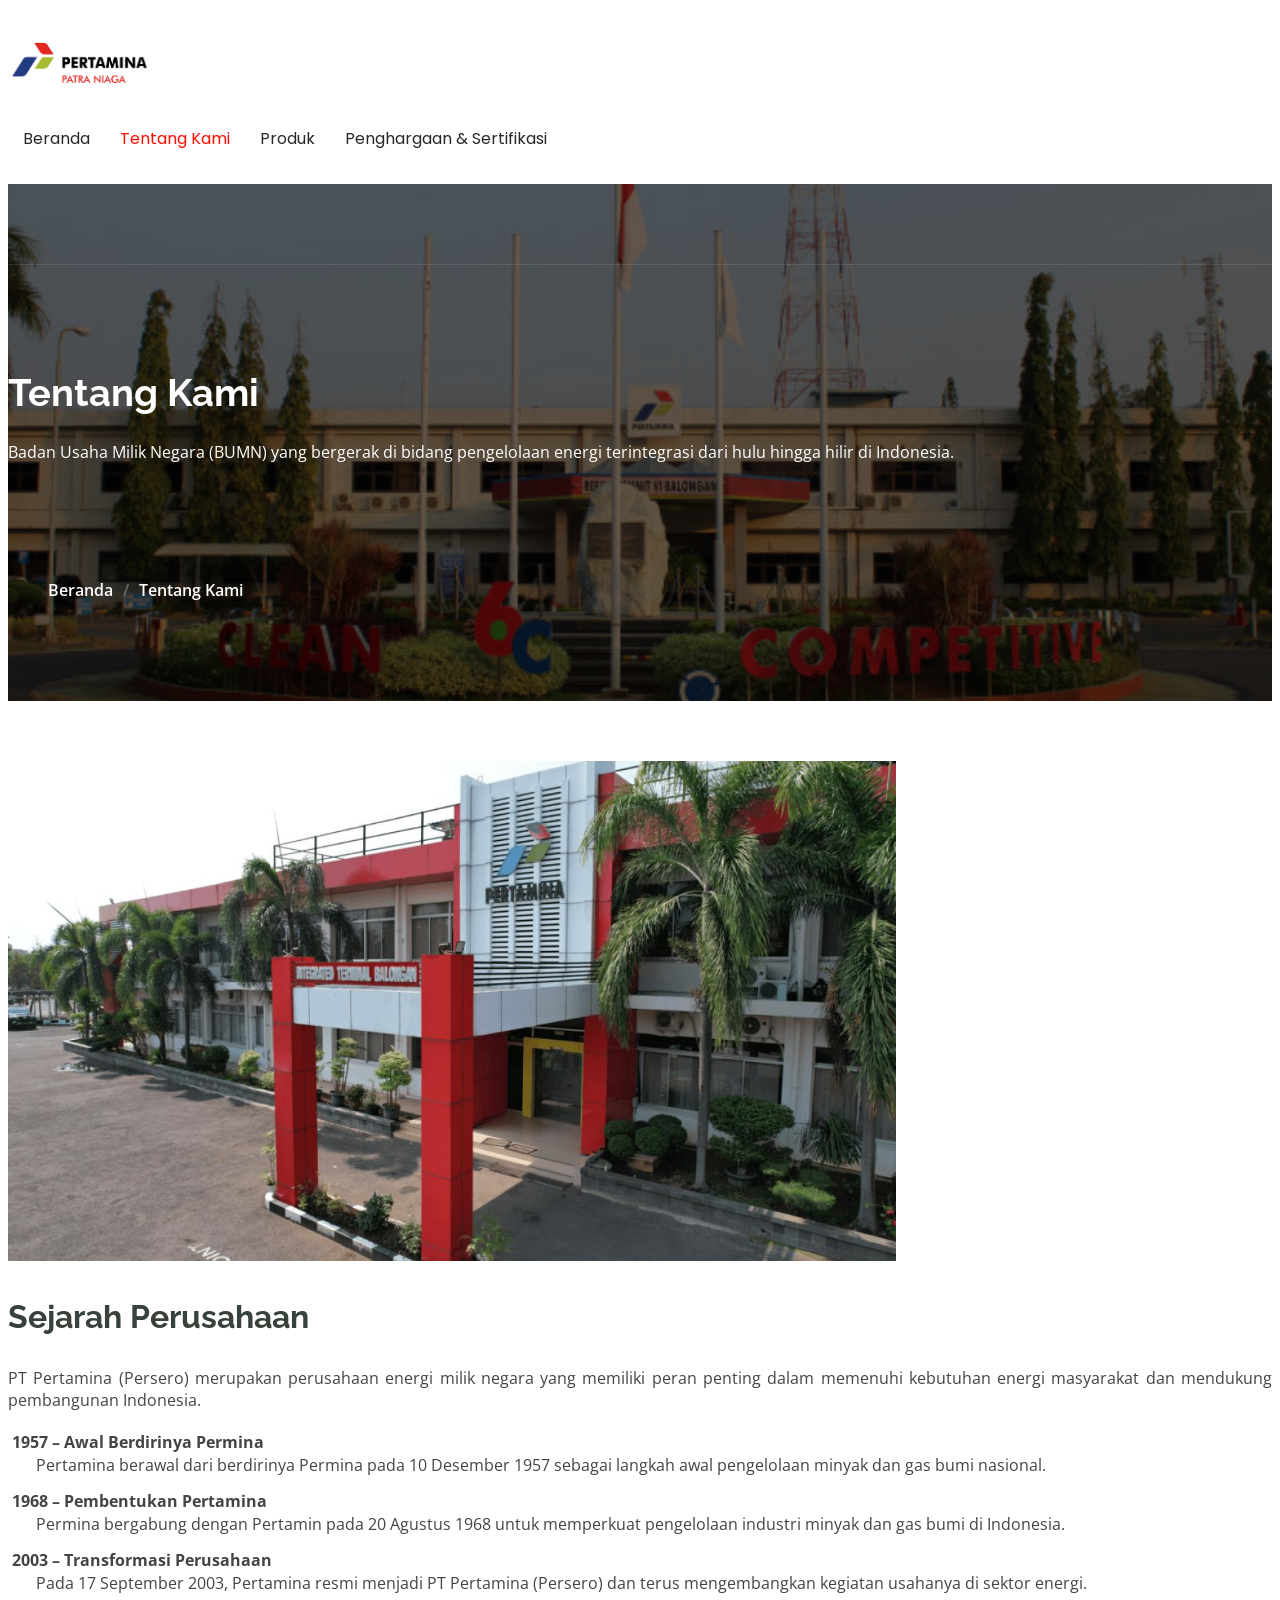
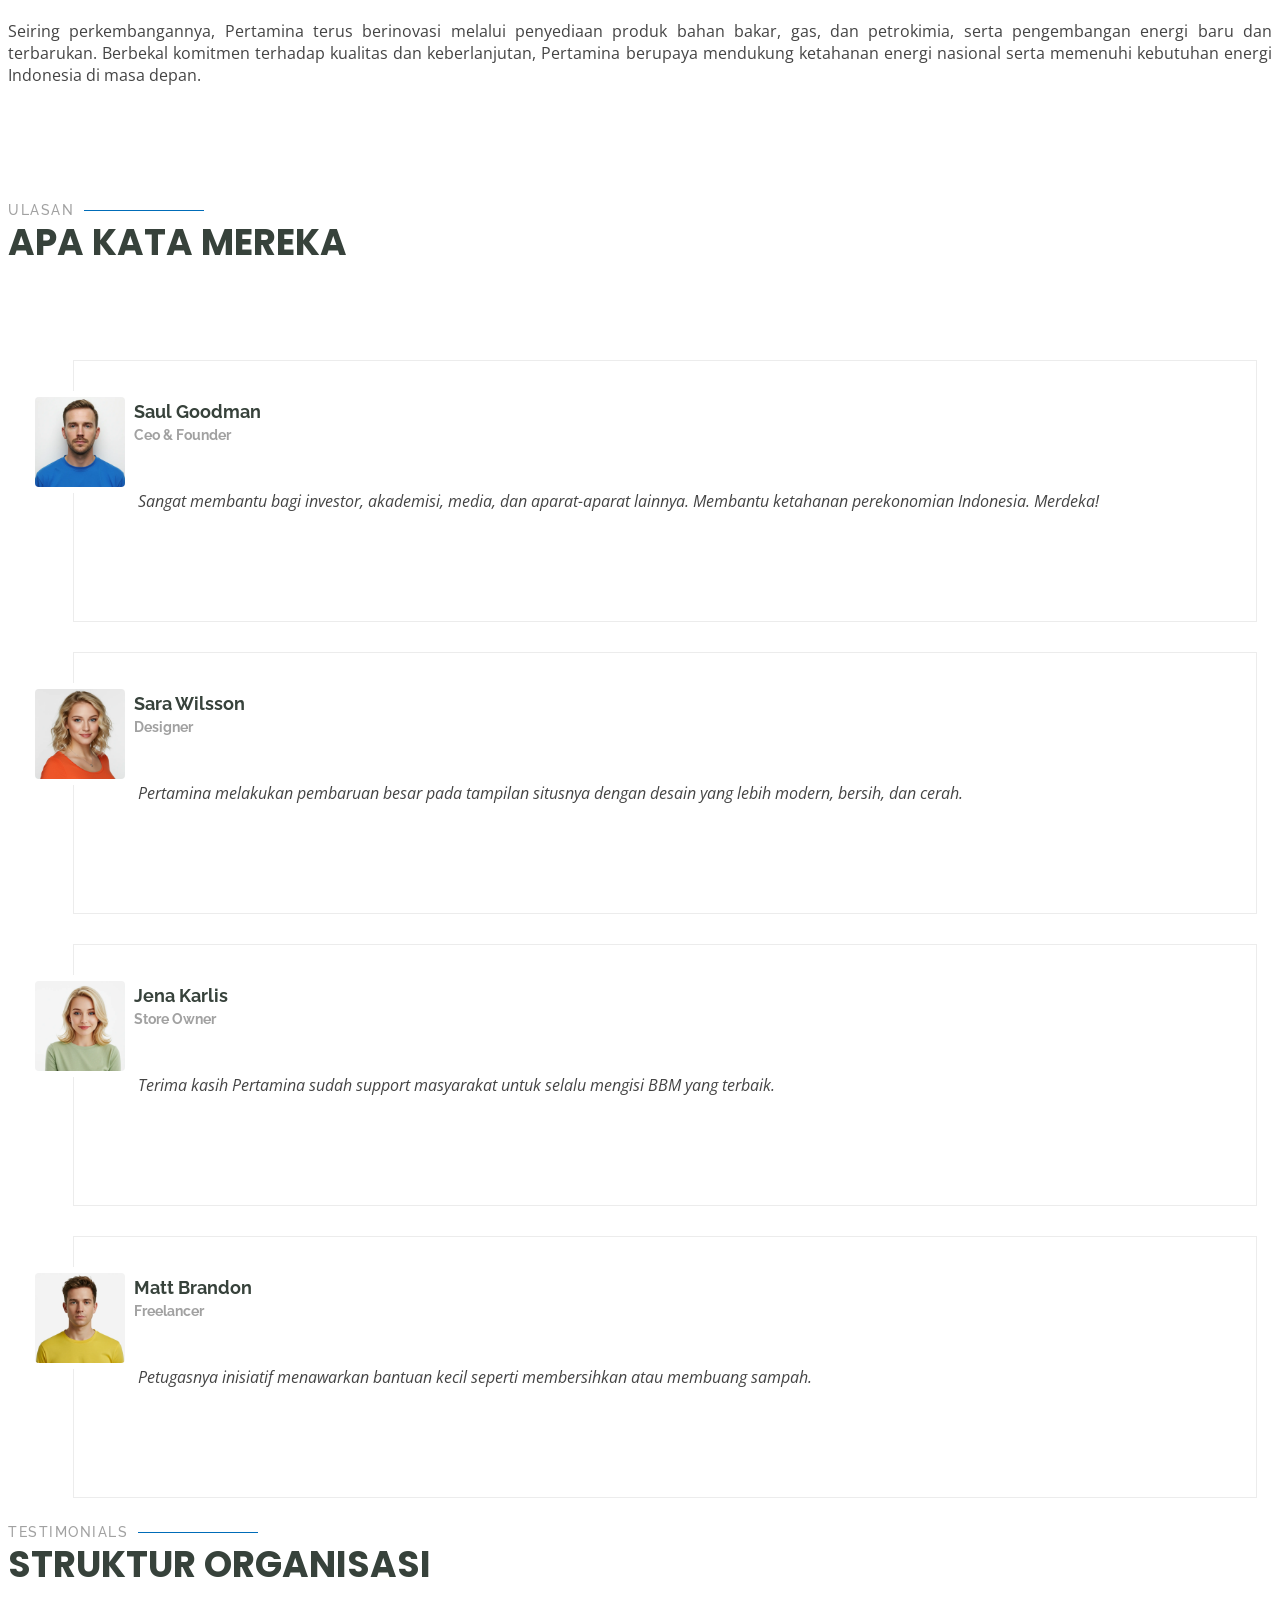
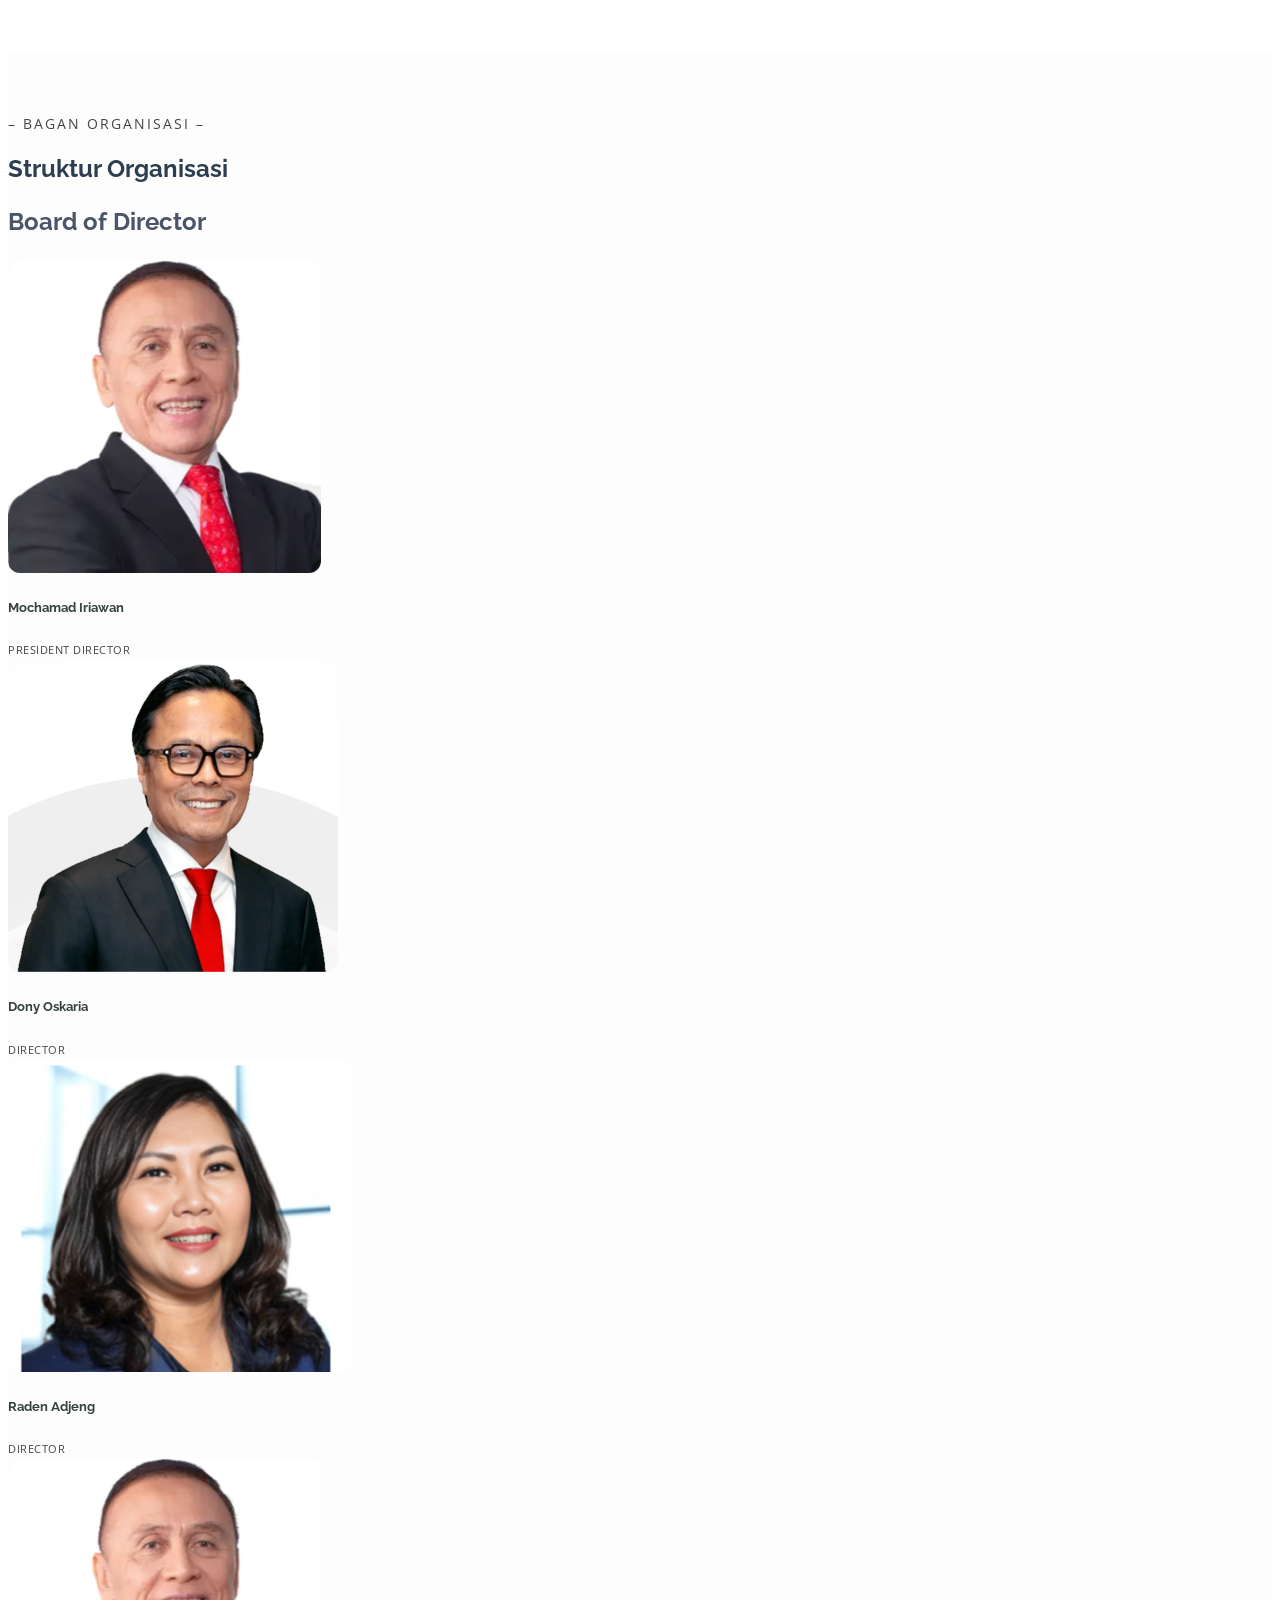
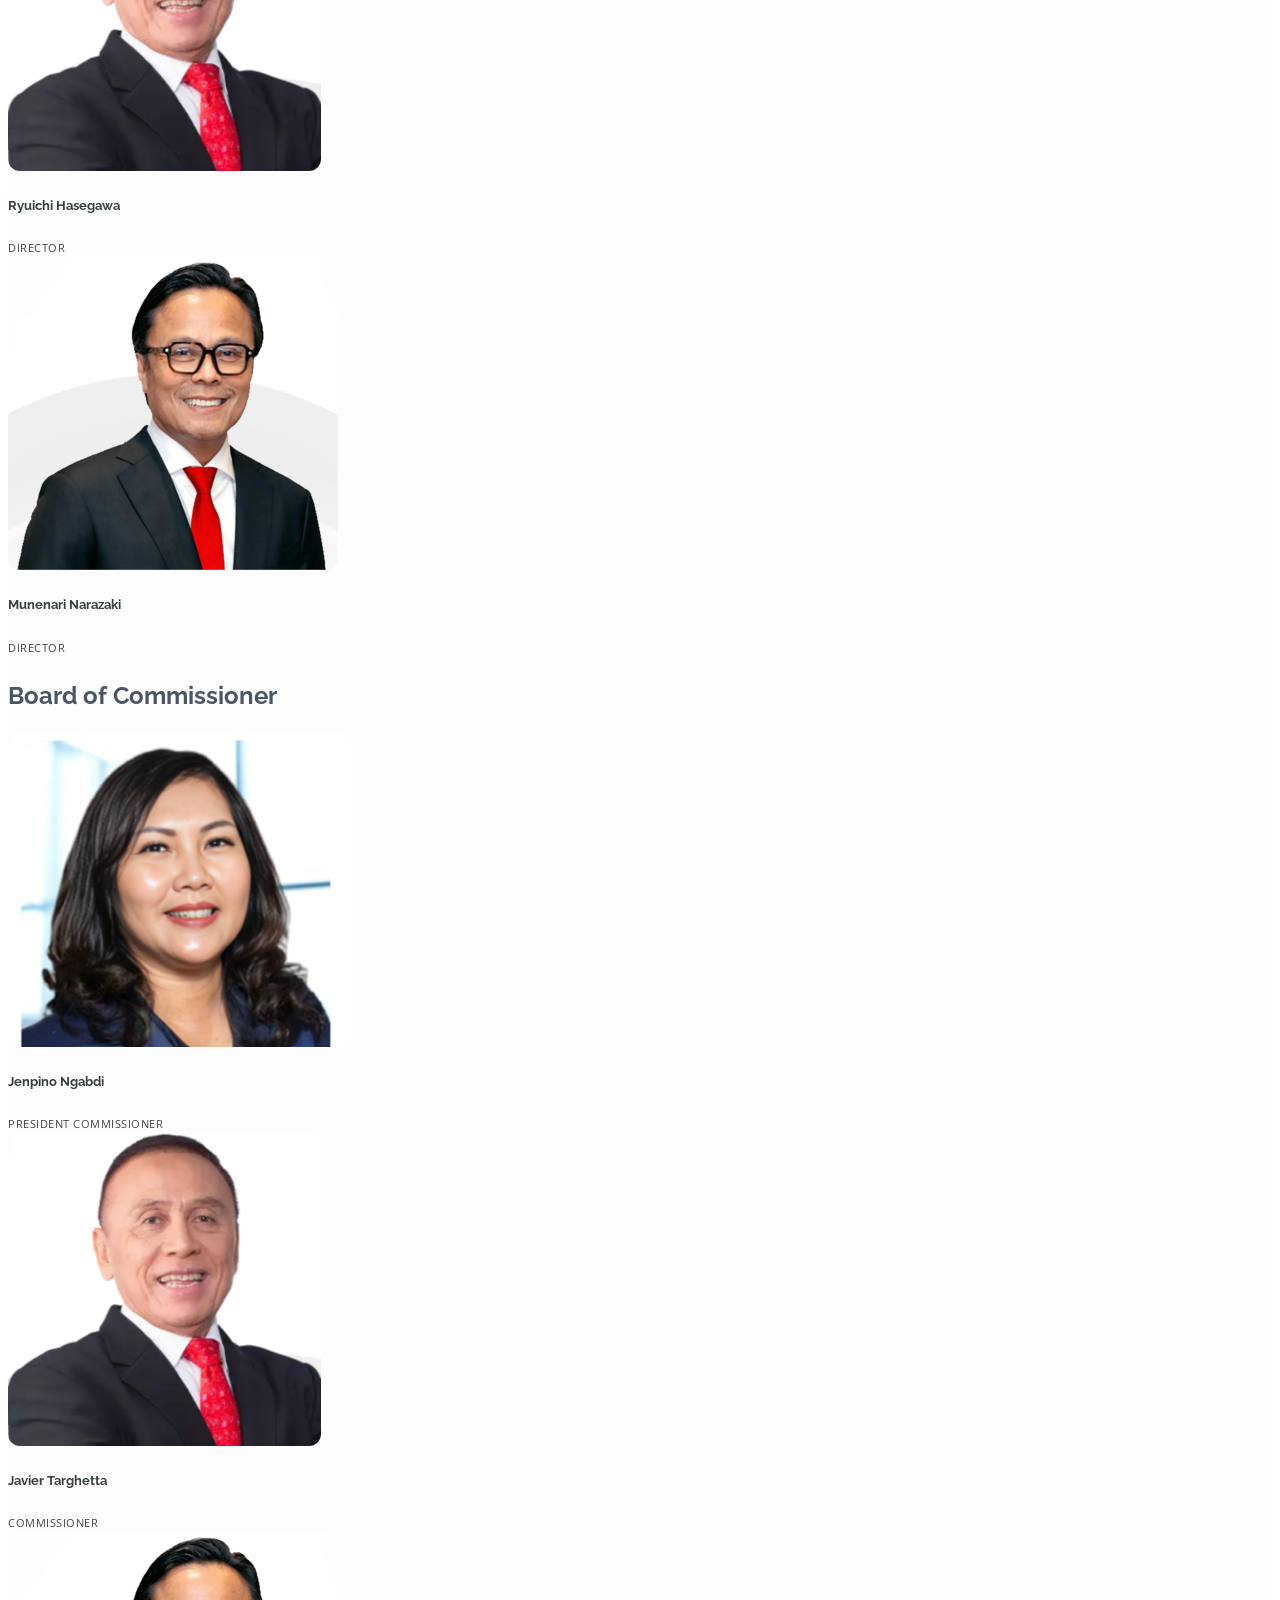
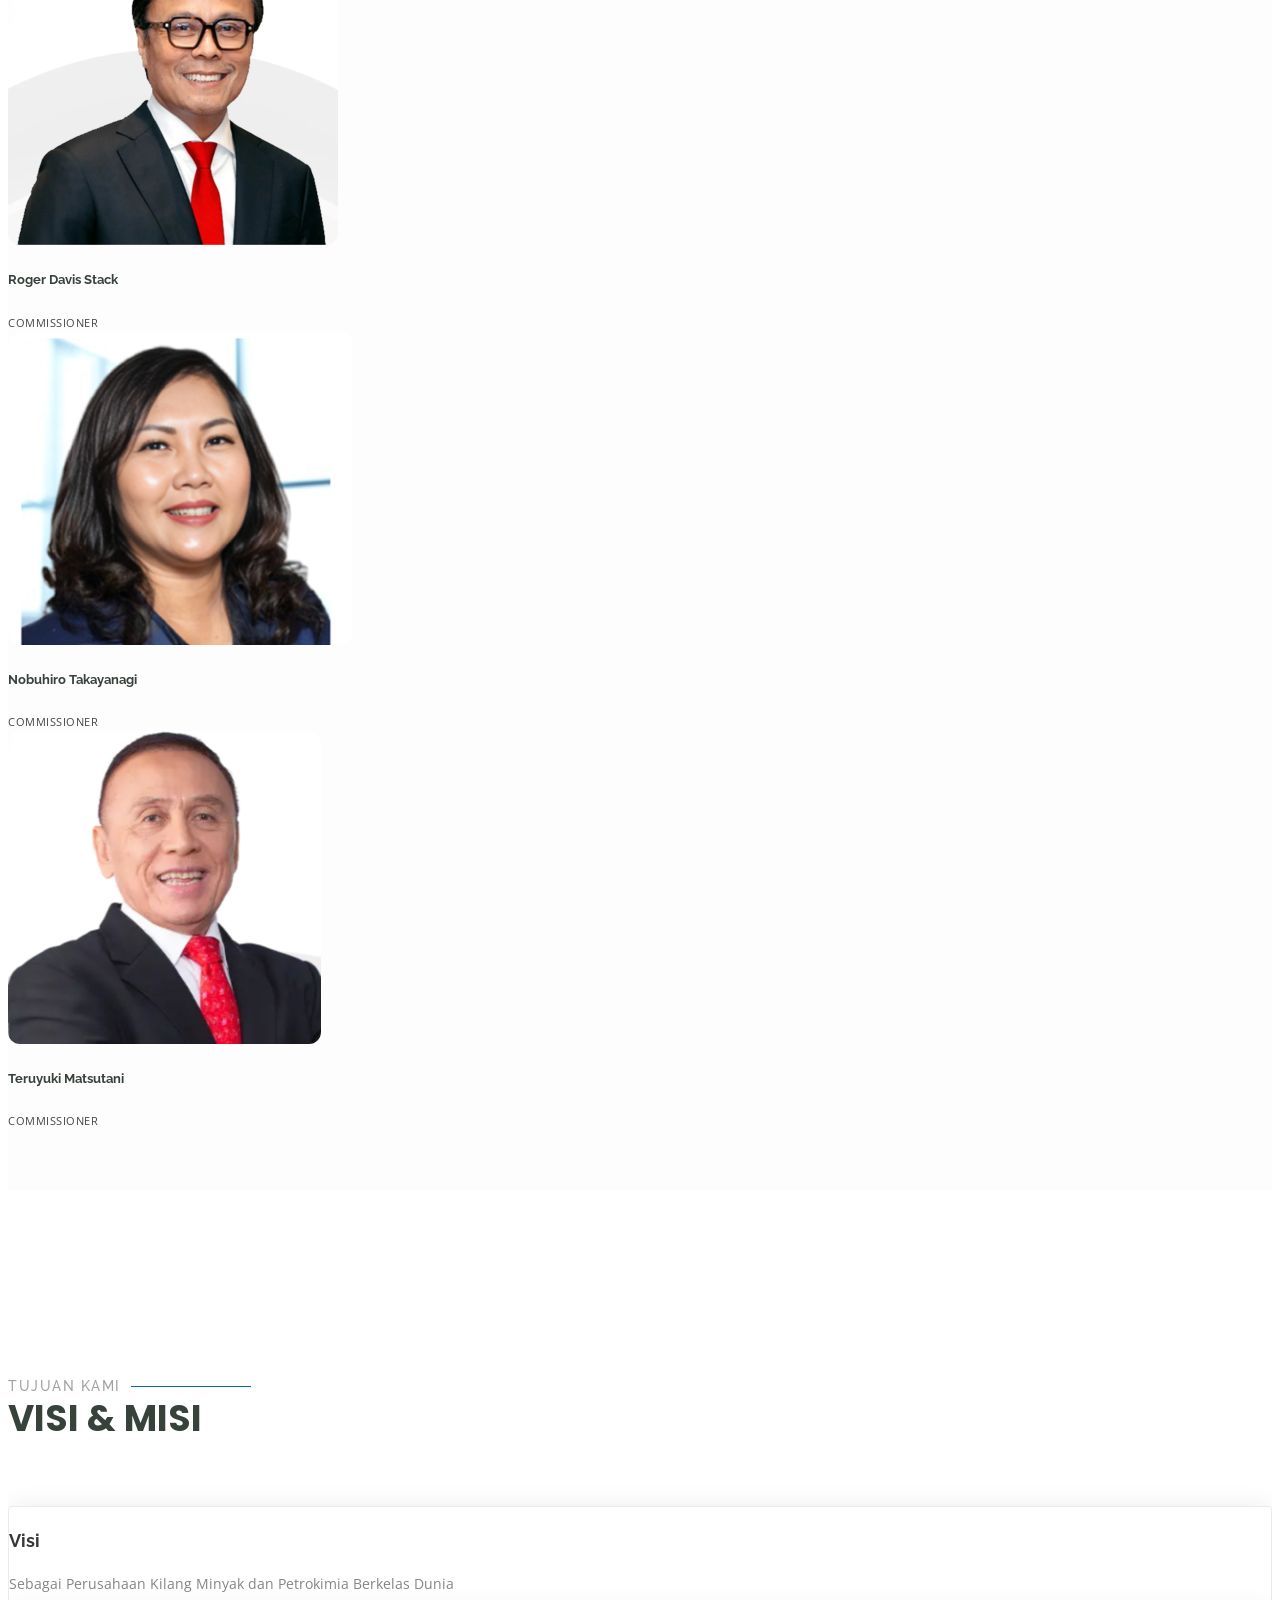
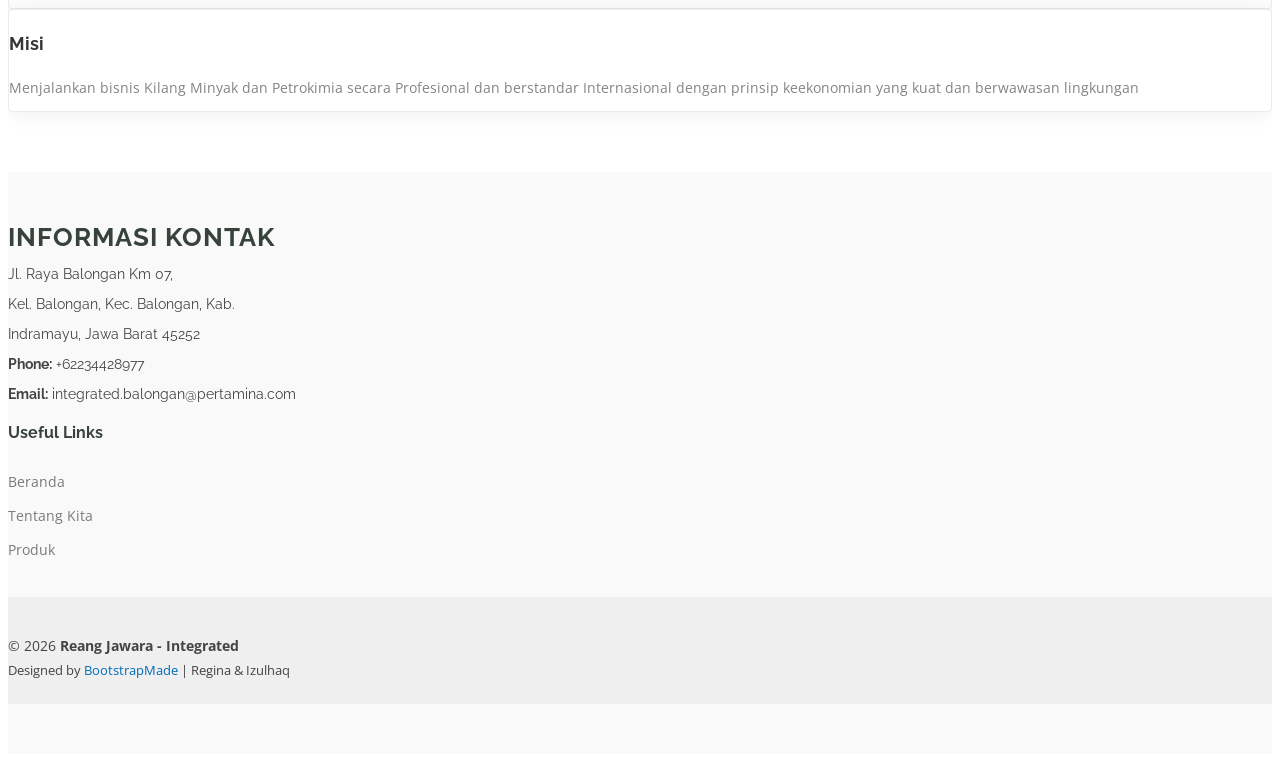
==== about.html @ 93802030 "first commit" ====
<!DOCTYPE html>
<html lang="en">

<head>
  <meta charset="utf-8">
  <meta content="width=device-width, initial-scale=1.0" name="viewport">
  <title>List of Product - Mentor Bootstrap Template</title>
  <meta name="description" content="">
  <meta name="keywords" content="">

  <!-- Favicons -->
  <link href="assets/img/favicon.png" rel="icon">
  <link href="assets/img/apple-touch-icon.png" rel="apple-touch-icon">

  <!-- Fonts -->
  <link href="https://fonts.googleapis.com" rel="preconnect">
  <link href="https://fonts.gstatic.com" rel="preconnect" crossorigin>
  <link href="https://fonts.googleapis.com/css2?family=Open+Sans:ital,wght@0,300;0,400;0,500;0,600;0,700;0,800;1,300;1,400;1,500;1,600;1,700;1,800&family=Poppins:ital,wght@0,100;0,200;0,300;0,400;0,500;0,600;0,700;0,800;0,900;1,100;1,200;1,300;1,400;1,500;1,600;1,700;1,800;1,900&family=Raleway:ital,wght@0,100;0,200;0,300;0,400;0,500;0,600;0,700;0,800;0,900;1,100;1,200;1,300;1,400;1,500;1,600;1,700;1,800;1,900&display=swap" rel="stylesheet">

  <!-- Vendor CSS Files -->
  <link href="assets/vendor/bootstrap/css/bootstrap.min.css" rel="stylesheet">
  <link href="assets/vendor/bootstrap-icons/bootstrap-icons.css" rel="stylesheet">
  <link href="assets/vendor/aos/aos.css" rel="stylesheet">
  <link href="assets/vendor/glightbox/css/glightbox.min.css" rel="stylesheet">
  <link href="assets/vendor/swiper/swiper-bundle.min.css" rel="stylesheet">

  <!-- Main CSS File -->
  <link href="assets/css/main.css" rel="stylesheet">

  <!-- =======================================================
  * Template Name: Mentor
  * Template URL: https://bootstrapmade.com/mentor-free-education-bootstrap-theme/
  * Updated: Jul 07 2025 with Bootstrap v5.3.7
  * Author: BootstrapMade.com
  * License: https://bootstrapmade.com/license/
  ======================================================== -->
</head>

<body class="about-page">

  <header id="header" class="header d-flex align-items-center sticky-top">
    <div class="container-fluid container-xl position-relative d-flex align-items-center">

      <a href="index.html" class="logo d-flex align-items-center me-auto">
        <!-- Uncomment the line below if you also wish to use an image logo -->
        <!-- <img src="assets/img/logo.webp" alt=""> -->
      <img src="assets/img/logo pertamina patra niaga.png" alt="Logo Pertamina Patra Niaga" style="max-height: 80px;">
      </a>

      <nav id="navmenu" class="navmenu">
        <ul>
          <li><a href="index.html">Beranda<br></a></li>
          <li><a href="about.html" class="active">Tentang Kami</a></li>
          <li><a href="courses.html">Produk</a></li>
          <li><a href="trainers.html">Penghargaan & Sertifikasi</a></li>
         
          
              
          
        </ul>
        <i class="mobile-nav-toggle d-xl-none bi bi-list"></i>
      </nav>


    </div>
  </header>

  <main class="main">

   <!-- Page Title dengan Background Gambar -->
<div class="page-title" data-aos="fade" style="background: linear-gradient(rgba(0, 0, 0, 0.6), rgba(0, 0, 0, 0.6)), url('assets/img/gambar depan.jpg') center/cover no-repeat; padding: 80px 0; color: #fff;">
  <div class="heading">
    <div class="container">
      <div class="row d-flex justify-content-center text-center">
        <div class="col-lg-8">
          <h1 class="text-white">Tentang Kami<br></h1>
          <p class="mb-0 text-white-50">Badan Usaha Milik Negara (BUMN) yang bergerak di bidang pengelolaan energi terintegrasi dari hulu hingga hilir di Indonesia.</p>
        </div>
      </div>
    </div>
  </div>
  <nav class="breadcrumbs" style="background: transparent;">
    <div class="container">
      <ol>
        <li><a href="index.html" class="text-white">Beranda</a></li>
        <li class="current text-white-50">Tentang Kami<br></li>
      </ol>
    </div>
  </nav>
</div><!-- End Page Title -->

    <!-- About Us Section -->
    <section id="about-us" class="section about-us">

      <div class="container">

        <div class="row gy-4">

          <div class="col-lg-6 order-1 order-lg-2" data-aos="fade-up" data-aos-delay="250">
          <img src="assets/img/gedung.jpeg" alt="Logo Pertamina Patra Niaga" style="max-height: 500px;">
      </a>
          </div>

        <div class="col-lg-6 order-2 order-lg-1 content" data-aos="fade-up" data-aos-delay="200">
  <h3>Sejarah Perusahaan</h3>
  
  <p class="fst-italic" style="text-align: justify;">
    PT Pertamina (Persero) merupakan perusahaan energi milik negara yang memiliki peran penting dalam memenuhi kebutuhan energi masyarakat dan mendukung pembangunan Indonesia.
  </p>
  
<ul style="list-style: none; padding-left: 0; margin-bottom: 0;">
  <li style="text-align: justify; margin-bottom: 0;">
    <i class="bi bi-check-circle"></i> 
    <span><strong>1957 – Awal Berdirinya Permina</strong></span>
    <div style="padding-left: 28px; margin-top: 0; margin-bottom: 0; text-align: justify;">
      Pertamina berawal dari berdirinya Permina pada 10 Desember 1957 sebagai langkah awal pengelolaan minyak dan gas bumi nasional.
    </div>
  </li>
  
  <li style="text-align: justify; margin-bottom: 0;">
    <i class="bi bi-check-circle"></i> 
    <span><strong>1968 – Pembentukan Pertamina</strong></span>
    <div style="padding-left: 28px; margin-top: 0; margin-bottom: 0; text-align: justify;">
      Permina bergabung dengan Pertamin pada 20 Agustus 1968 untuk memperkuat pengelolaan industri minyak dan gas bumi di Indonesia.
    </div>
  </li>
  
  <li style="text-align: justify; margin-bottom: 0;">
    <i class="bi bi-check-circle"></i> 
    <span><strong>2003 – Transformasi Perusahaan</strong></span>
    <div style="padding-left: 28px; margin-top: 0; margin-bottom: 0; text-align: justify;">
      Pada 17 September 2003, Pertamina resmi menjadi PT Pertamina (Persero) dan terus mengembangkan kegiatan usahanya di sektor energi.
    </div>
  </li>
</ul>

  <p class="fst-italic" style="text-align: justify;">
    Seiring perkembangannya, Pertamina terus berinovasi melalui penyediaan produk bahan bakar, gas, dan petrokimia, serta pengembangan energi baru dan terbarukan. Berbekal komitmen terhadap kualitas dan keberlanjutan, Pertamina berupaya mendukung ketahanan energi nasional serta memenuhi kebutuhan energi Indonesia di masa depan.
  </p>
</div>
            </ul>
          </div>

        </div>

      </div>

    </section><!-- /About Us Section -->

        </div>

    </section><!-- /Counts Section -->

    <!-- Testimonials Section -->
    <section id="testimonials" class="testimonials section">

      <!-- Section Title -->
      <div class="container section-title" data-aos="fade-up">
        <h2>Ulasan</h2>
        <p>Apa Kata Mereka</p>
      </div><!-- End Section Title -->

      <div class="container" data-aos="fade-up" data-aos-delay="100">

        <div class="swiper init-swiper">
          <script type="application/json" class="swiper-config">
            {
              "loop": true,
              "speed": 600,
              "autoplay": {
                "delay": 5000
              },
              "slidesPerView": "auto",
              "pagination": {
                "el": ".swiper-pagination",
                "type": "bullets",
                "clickable": true
              },
              "breakpoints": {
                "320": {
                  "slidesPerView": 1,
                  "spaceBetween": 40
                },
                "1200": {
                  "slidesPerView": 2,
                  "spaceBetween": 20
                }
              }
            }
          </script>
          <div class="swiper-wrapper">

            <div class="swiper-slide">
              <div class="testimonial-wrap">
                <div class="testimonial-item">
                  <img src="assets/img/person/person-m-9.webp" class="testimonial-img" alt="">
                  <h3>Saul Goodman</h3>
                  <h4>Ceo &amp; Founder</h4>
                  <div class="stars">
                    <i class="bi bi-star-fill"></i><i class="bi bi-star-fill"></i><i class="bi bi-star-fill"></i><i class="bi bi-star-fill"></i><i class="bi bi-star-fill"></i>
                  </div>
                  <p>
                    <i class="bi bi-quote quote-icon-left"></i>
                    <span>Sangat membantu bagi investor, akademisi, media, dan aparat-aparat lainnya. Membantu ketahanan perekonomian Indonesia. Merdeka!</span>
                    <i class="bi bi-quote quote-icon-right"></i>
                  </p>
                </div>
              </div>
            </div><!-- End testimonial item -->

            <div class="swiper-slide">
              <div class="testimonial-wrap">
                <div class="testimonial-item">
                  <img src="assets/img/person/person-f-5.webp" class="testimonial-img" alt="">
                  <h3>Sara Wilsson</h3>
                  <h4>Designer</h4>
                  <div class="stars">
                    <i class="bi bi-star-fill"></i><i class="bi bi-star-fill"></i><i class="bi bi-star-fill"></i><i class="bi bi-star-fill"></i><i class="bi bi-star-fill"></i>
                  </div>
                  <p>
                    <i class="bi bi-quote quote-icon-left"></i>
                    <span>Pertamina melakukan pembaruan besar pada tampilan situsnya dengan desain yang lebih modern, bersih, dan cerah.</span>
                    <i class="bi bi-quote quote-icon-right"></i>
                  </p>
                </div>
              </div>
            </div><!-- End testimonial item -->

            <div class="swiper-slide">
              <div class="testimonial-wrap">
                <div class="testimonial-item">
                  <img src="assets/img/person/person-f-12.webp" class="testimonial-img" alt="">
                  <h3>Jena Karlis</h3>
                  <h4>Store Owner</h4>
                  <div class="stars">
                    <i class="bi bi-star-fill"></i><i class="bi bi-star-fill"></i><i class="bi bi-star-fill"></i><i class="bi bi-star-fill"></i><i class="bi bi-star-fill"></i>
                  </div>
                  <p>
                    <i class="bi bi-quote quote-icon-left"></i>
                    <span>Terima kasih Pertamina sudah support masyarakat untuk selalu mengisi BBM yang terbaik.</span>
                    <i class="bi bi-quote quote-icon-right"></i>
                  </p>
                </div>
              </div>
            </div><!-- End testimonial item -->

            <div class="swiper-slide">
              <div class="testimonial-wrap">
                <div class="testimonial-item">
                  <img src="assets/img/person/person-m-12.webp" class="testimonial-img" alt="">
                  <h3>Matt Brandon</h3>
                  <h4>Freelancer</h4>
                  <div class="stars">
                    <i class="bi bi-star-fill"></i><i class="bi bi-star-fill"></i><i class="bi bi-star-fill"></i><i class="bi bi-star-fill"></i><i class="bi bi-star-fill"></i>
                  </div>
                  <p>
                    <i class="bi bi-quote quote-icon-left"></i>
                    <span>Petugasnya inisiatif menawarkan bantuan kecil seperti membersihkan atau membuang sampah. </span>
                    <i class="bi bi-quote quote-icon-right"></i>
                  </p>
                </div>
              </div>
            </div><!-- End testimonial item -->

            

          </div>
          <div class="swiper-pagination"></div>
        </div>

      </div>

       <!-- Section Title -->
      <div class="container section-title" data-aos="fade-up">
        <h2>Testimonials</h2>
        <p>STRUKTUR ORGANISASI </p>
      </div><!-- End Section Title -->

<!-- Section Managements / Struktur Organisasi -->
<section id="trainers-index" class="section trainers-index py-5" style="background-color: #fdfdfd;">
  <div class="container text-center">

    <!-- Subtitle & Main Title -->
    <div class="mb-4" data-aos="fade-up">
      <span class="text-uppercase fw-bold text-primary" style="letter-spacing: 2px; font-size: 0.85rem;">
        &ndash;  BAGAN ORGANISASI &ndash;
      </span>
      <h2 class="fw-bold mt-1" style="color: #2c3e50;">Struktur Organisasi</h2>
    </div>

    <!-- ==================== 1. BOARD OF DIRECTOR ==================== -->
    <div class="mb-5" data-aos="fade-up">
      <h3 class="fw-normal mb-4" style="color: #4a5568; font-size: 1.5rem;">Board of Director</h3>

      <!-- Top Leader (Tengah Atas) -->
      <div class="row justify-content-center mb-4">
        <div class="col-6 col-sm-4 col-md-3 col-lg-2-4">
          <div class="member-card p-2 text-center" 
               onclick="openMemberModal('Mochamad Iriawan', 'Komisaris Utama &amp; Komisaris Independen', 'assets/img/Mochamad Iriawan.png', 'Magni qui quod omnis unde et eos fuga et exercitationem. Odio veritatis perspiciatis quaerat qui aut aut aut.')">
            <div class="img-wrapper mb-2">
              <img src="assets/img/Mochamad Iriawan.png" class="img-fluid rounded-4 shadow-sm" alt="Mochamad Iriawan">
            </div>
            <h5 class="fw-bold mb-1 fs-6 text-dark">Mochamad Iriawan</h5>
            <small class="text-muted d-block text-uppercase fw-semibold" style="font-size: 0.7rem; letter-spacing: 0.5px;">PRESIDENT DIRECTOR</small>
          </div>
        </div>
      </div>

      <!-- 5 Members Row (Sejajar di Bawah Top Leader) -->
      <div class="row justify-content-center g-3">
        <!-- Member 1 -->
        <div class="col-6 col-sm-4 col-md-3 col-lg-2-4">
          <div class="member-card p-2 text-center" 
               onclick="openMemberModal('Dony Oskaria', 'Wakil Komisaris Utama', 'assets/img/Dony Oskaria.png', 'Repellat fugiat adipisci nemo illum nesciunt voluptas repellendus. In architecto rerum rerum temporibus.')">
            <div class="img-wrapper mb-2">
              <img src="assets/img/Dony Oskaria.png" class="img-fluid rounded-4 shadow-sm" alt="Dony Oskaria">
            </div>
            <h5 class="fw-bold mb-1 fs-6 text-dark">Dony Oskaria</h5>
            <small class="text-muted d-block text-uppercase fw-semibold" style="font-size: 0.7rem; letter-spacing: 0.5px;">DIRECTOR</small>
          </div>
        </div>

        <!-- Member 2 -->
        <div class="col-6 col-sm-4 col-md-3 col-lg-2-4">
          <div class="member-card p-2 text-center" 
               onclick="openMemberModal('Raden Adjeng Sondaryani', 'Komisaris Independen', 'assets/img/Raden Adjeng Sondaryani.png', 'Voluptas necessitatibus occaecati quia. Earum totam consequuntur qui porro et laborum toro des clara.')">
            <div class="img-wrapper mb-2">
              <img src="assets/img/Raden Adjeng Sondaryani.png" class="img-fluid rounded-4 shadow-sm" alt="Raden Adjeng Sondaryani">
            </div>
            <h5 class="fw-bold mb-1 fs-6 text-dark">Raden Adjeng</h5>
            <small class="text-muted d-block text-uppercase fw-semibold" style="font-size: 0.7rem; letter-spacing: 0.5px;">DIRECTOR</small>
          </div>
        </div>

        <!-- Member 3 -->
        <div class="col-6 col-sm-4 col-md-3 col-lg-2-4">
          <div class="member-card p-2 text-center" 
               onclick="openMemberModal('Nama Anggota 4', 'Jabatan / Posisi', 'assets/img/Mochamad Iriawan.png', 'Deskripsi singkat mengenai perannya di dalam struktur manajemen perusahaan.')">
            <div class="img-wrapper mb-2">
              <img src="assets/img/Mochamad Iriawan.png" class="img-fluid rounded-4 shadow-sm" alt="Anggota 4">
            </div>
            <h5 class="fw-bold mb-1 fs-6 text-dark">Ryuichi Hasegawa</h5>
            <small class="text-muted d-block text-uppercase fw-semibold" style="font-size: 0.7rem; letter-spacing: 0.5px;">DIRECTOR</small>
          </div>
        </div>

        <!-- Member 4 -->
        <div class="col-6 col-sm-4 col-md-3 col-lg-2-4">
          <div class="member-card p-2 text-center" 
               onclick="openMemberModal('Nama Anggota 5', 'Jabatan / Posisi', 'assets/img/Dony Oskaria.png', 'Deskripsi singkat mengenai perannya di dalam struktur manajemen perusahaan.')">
            <div class="img-wrapper mb-2">
              <img src="assets/img/Dony Oskaria.png" class="img-fluid rounded-4 shadow-sm" alt="Anggota 5">
            </div>
            <h5 class="fw-bold mb-1 fs-6 text-dark">Munenari Narazaki</h5>
            <small class="text-muted d-block text-uppercase fw-semibold" style="font-size: 0.7rem; letter-spacing: 0.5px;">DIRECTOR</small>
          </div>
        </div>
      </div>
    </div>

    <!-- ==================== 2. BOARD OF COMMISSIONER ==================== -->
    <div class="mt-5" data-aos="fade-up">
      <h3 class="fw-normal mb-4" style="color: #4a5568; font-size: 1.5rem;">Board of Commissioner</h3>

      <div class="row justify-content-center g-3">
        <!-- Comm 1 -->
        <div class="col-6 col-sm-4 col-md-3 col-lg-2-4">
          <div class="member-card p-2 text-center" 
               onclick="openMemberModal('Jenpino Ngabdi', 'President Commissioner', 'assets/img/Raden Adjeng Sondaryani.png', 'Penjelasan singkat tugas dan kontribusi.')">
            <div class="img-wrapper mb-2">
              <img src="assets/img/Raden Adjeng Sondaryani.png" class="img-fluid rounded-4 shadow-sm" alt="Jenpino Ngabdi">
            </div>
            <h5 class="fw-bold mb-1 fs-6 text-dark">Jenpino Ngabdi</h5>
            <small class="text-muted d-block text-uppercase fw-semibold" style="font-size: 0.7rem; letter-spacing: 0.5px;">PRESIDENT COMMISSIONER</small>
          </div>
        </div>

        <!-- Comm 2 -->
        <div class="col-6 col-sm-4 col-md-3 col-lg-2-4">
          <div class="member-card p-2 text-center" 
               onclick="openMemberModal('Javier Targhetta', 'Commissioner', 'assets/img/Mochamad Iriawan.png', 'Penjelasan singkat tugas dan kontribusi.')">
            <div class="img-wrapper mb-2">
              <img src="assets/img/Mochamad Iriawan.png" class="img-fluid rounded-4 shadow-sm" alt="Javier Targhetta">
            </div>
            <h5 class="fw-bold mb-1 fs-6 text-dark">Javier Targhetta</h5>
            <small class="text-muted d-block text-uppercase fw-semibold" style="font-size: 0.7rem; letter-spacing: 0.5px;">COMMISSIONER</small>
          </div>
        </div>

        <!-- Comm 3 -->
        <div class="col-6 col-sm-4 col-md-3 col-lg-2-4">
          <div class="member-card p-2 text-center" 
               onclick="openMemberModal('Roger Davis Stack', 'Commissioner', 'assets/img/Dony Oskaria.png', 'Penjelasan singkat tugas dan kontribusi.')">
            <div class="img-wrapper mb-2">
              <img src="assets/img/Dony Oskaria.png" class="img-fluid rounded-4 shadow-sm" alt="Roger Davis">
            </div>
            <h5 class="fw-bold mb-1 fs-6 text-dark">Roger Davis Stack</h5>
            <small class="text-muted d-block text-uppercase fw-semibold" style="font-size: 0.7rem; letter-spacing: 0.5px;">COMMISSIONER</small>
          </div>
        </div>

        <!-- Comm 4 -->
        <div class="col-6 col-sm-4 col-md-3 col-lg-2-4">
          <div class="member-card p-2 text-center" 
               onclick="openMemberModal('Nobuhiro Takayanagi', 'Commissioner', 'assets/img/Raden Adjeng Sondaryani.png', 'Penjelasan singkat tugas dan kontribusi.')">
            <div class="img-wrapper mb-2">
              <img src="assets/img/Raden Adjeng Sondaryani.png" class="img-fluid rounded-4 shadow-sm" alt="Nobuhiro">
            </div>
            <h5 class="fw-bold mb-1 fs-6 text-dark">Nobuhiro Takayanagi</h5>
            <small class="text-muted d-block text-uppercase fw-semibold" style="font-size: 0.7rem; letter-spacing: 0.5px;">COMMISSIONER</small>
          </div>
        </div>

        <!-- Comm 5 -->
        <div class="col-6 col-sm-4 col-md-3 col-lg-2-4">
          <div class="member-card p-2 text-center" 
               onclick="openMemberModal('Teruyuki Matsutani', 'Commissioner', 'assets/img/Mochamad Iriawan.png', 'Penjelasan singkat tugas dan kontribusi.')">
            <div class="img-wrapper mb-2">
              <img src="assets/img/Mochamad Iriawan.png" class="img-fluid rounded-4 shadow-sm" alt="Teruyuki">
            </div>
            <h5 class="fw-bold mb-1 fs-6 text-dark">Teruyuki Matsutani</h5>
            <small class="text-muted d-block text-uppercase fw-semibold" style="font-size: 0.7rem; letter-spacing: 0.5px;">COMMISSIONER</small>
          </div>
        </div>
      </div>
    </div>

  </div>
</section>

<!-- ==================== POP-UP BUBBLE MODAL ==================== -->
<div class="modal fade" id="memberModal" tabindex="-1" aria-hidden="true">
  <div class="modal-dialog modal-dialog-centered">
    <div class="modal-content bubble-modal text-center p-4" style="border-radius: 25px; border: none; box-shadow: 0 15px 35px rgba(0,0,0,0.2);">
      <div class="modal-header border-0 pb-0">
        <button type="button" class="btn-close ms-auto" data-bs-dismiss="modal" aria-label="Close"></button>
      </div>
      <div class="modal-body pt-0">
        <div class="modal-img-container mb-3 mx-auto" style="width: 140px; height: 140px; overflow: hidden; border-radius: 50%; border: 4px solid #fff; box-shadow: 0 8px 20px rgba(0,0,0,0.15);">
          <img id="modalImg" src="" class="w-100 h-100" style="object-fit: cover;" alt="">
        </div>
        <h4 id="modalName" class="fw-bold mb-1 text-dark"></h4>
        <p id="modalRole" class="text-primary fw-semibold mb-3 small text-uppercase"></p>
        <p id="modalDesc" class="text-muted" style="font-size: 0.95rem; text-align: justify; text-justify: inter-word;"></p>
      </div>
    </div>
  </div>
</div>

<!-- ==================== STYLES ==================== -->
<style>
  /* Grid 5 Kolom Khusus Bootstrap */
  @media (min-width: 992px) {
    .col-lg-2-4 {
      flex: 0 0 auto;
      width: 20%;
    }
  }

  /* Kartu Anggota */
  .member-card {
    cursor: pointer;
    transition: all 0.3s cubic-bezier(0.175, 0.885, 0.32, 1.275);
    border-radius: 16px;
  }

  /* Efek Hover Membesar Ringan */
  .member-card:hover {
    transform: translateY(-8px) scale(1.05);
  }

  .member-card img {
    transition: transform 0.3s ease;
    border-radius: 12px;
  }

  /* Efek Bubble Membesar Saat Diklik (Modal Animation) */
  .modal.fade .modal-dialog {
    transform: scale(0.5);
    transition: transform 0.3s cubic-bezier(0.175, 0.885, 0.32, 1.275), opacity 0.3s ease-in-out;
    opacity: 0;
  }
  .modal.show .modal-dialog {
    transform: scale(1);
    opacity: 1;
  }
</style>

<!-- ==================== JAVASCRIPT ==================== -->
<script>
  function openMemberModal(name, role, imgSrc, desc) {
    document.getElementById('modalName').innerText = name;
    document.getElementById('modalRole').innerText = role;
    document.getElementById('modalImg').src = imgSrc;
    document.getElementById('modalDesc').innerText = desc;
    
    var myModal = new bootstrap.Modal(document.getElementById('memberModal'));
    myModal.show();
  }
</script>
      

      <!-- Section Title -->
<div class="container section-title text-center" data-aos="fade-up">
  <h2>TUJUAN KAMI</h2>
  <p>VISI & MISI</p>
</div><!-- End Section Title -->

<div class="container">
  <!-- justify-content-center untuk membuat kedua kotak persis di tengah layar -->
  <div class="row gy-4 justify-content-center" data-aos="fade-up" data-aos-delay="200">

    <!-- Box 1 (Visi) -->
    <div class="col-lg-5 col-md-6 d-flex align-items-stretch">
      <div class="icon-box d-flex flex-column justify-content-center align-items-center w-100 text-center p-4" 
           style="background: #fff; border: 1px solid #ebebeb; border-radius: 4px; box-shadow: 0px 0 25px rgba(0, 0, 0, 0.08);">
        <i class="bi bi-clipboard-data fs-1 text-success mb-3"></i>
        <h4 style="font-size: 1.1rem; font-weight: 700; color: #373737;">Visi</h4>
        <p style="color: #848484; font-size: 0.9rem; margin-top: 10px; text-align: justify;">
          Sebagai Perusahaan Kilang Minyak dan Petrokimia Berkelas Dunia
        </p>
      </div>
    </div><!-- End Icon Box -->

    <!-- Box 2 (Misi) -->
    <div class="col-lg-5 col-md-6 d-flex align-items-stretch" data-aos="fade-up" data-aos-delay="300">
      <div class="icon-box d-flex flex-column justify-content-center align-items-center w-100 text-center p-4" 
           style="background: #fff; border: 1px solid #ebebeb; border-radius: 4px; box-shadow: 0px 0 25px rgba(0, 0, 0, 0.08);">
        <i class="bi bi-gem fs-1 text-success mb-3"></i>
        <h4 style="font-size: 1.1rem; font-weight: 700; color: #373737;">Misi</h4>
        <p style="color: #848484; font-size: 0.9rem; margin-top: 10px; text-align: justify;">
          Menjalankan bisnis Kilang Minyak dan Petrokimia secara Profesional dan berstandar Internasional dengan prinsip keekonomian yang kuat dan berwawasan lingkungan
        </p>
      </div>
    </div><!-- End Icon Box -->

  </div>
</div>

   
  </div>
</div>

            </div>

    </section><!-- /Testimonials Section -->

  </main>

  <footer id="footer" class="footer position-relative light-background">
    <div class="container footer-top">
      <div class="row gy-4">
        <div class="col-lg-4 col-md-6 footer-about">
          <a href="index.html" class="logo d-flex align-items-center">
            <span class="sitename">INFORMASI KONTAK</span>
          </a>
          <div class="footer-contact pt-3">
            <p>Jl. Raya Balongan Km 07,</p>
            <p>Kel. Balongan, Kec. Balongan, Kab.</p>
            <p>Indramayu, Jawa Barat 45252</p>
            <p class="mt-3"><strong>Phone:</strong> <span>+62234428977</span></p>
            <p><strong>Email:</strong> <span>integrated.balongan@pertamina.com</span></p>
          </div>
        </div>

        <div class="col-lg-2 col-md-3 footer-links">
          <h4>Useful Links</h4>
          <ul>
            <li><a href="index.html">Beranda</a></li>
            <li><a href="about.html">Tentang Kita</a></li>
            <li><a href="courses.html">Produk</a></li>
            
          </ul>
        </div>

      </div>
    </div>

    <div class="container copyright text-center mt-4">
      <p>&copy; 2026 <strong class="px-1 sitename">Reang Jawara - Integrated</strong></p>
      <div class="credits">
        <!-- All the links in the footer should remain intact. -->
        <!-- You can delete the links only if you've purchased the pro version. -->
        <!-- Licensing information: https://bootstrapmade.com/license/ -->
        Designed by <a href="https://bootstrapmade.com/">BootstrapMade</a> | Regina &amp; Izulhaq
      </div>
    </div>

  </footer>


  <!-- Scroll Top -->
  <a href="#" id="scroll-top" class="scroll-top d-flex align-items-center justify-content-center"><i class="bi bi-arrow-up-short"></i></a>

  <!-- Preloader -->
  <div id="preloader"></div>

  <!-- Vendor JS Files -->
  <script src="assets/vendor/bootstrap/js/bootstrap.bundle.min.js"></script>
  <script src="assets/vendor/php-email-form/validate.js"></script>
  <script src="assets/vendor/aos/aos.js"></script>
  <script src="assets/vendor/glightbox/js/glightbox.min.js"></script>
  <script src="assets/vendor/purecounter/purecounter_vanilla.js"></script>
  <script src="assets/vendor/swiper/swiper-bundle.min.js"></script>

  <!-- Main JS File -->
  <script src="assets/js/main.js"></script>

</body>

</html>
---- assets/css/main.css ----
/**
* Template Name: Mentor
* Template URL: https://bootstrapmade.com/mentor-free-education-bootstrap-theme/
* Updated: Jul 07 2025 with Bootstrap v5.3.7
* Author: BootstrapMade.com
* License: https://bootstrapmade.com/license/
*/

/*--------------------------------------------------------------
# Font & Color Variables
# Help: https://bootstrapmade.com/color-system/
--------------------------------------------------------------*/
/* Fonts */
:root {
  --default-font: "Open Sans",  system-ui, -apple-system, "Segoe UI", Roboto, "Helvetica Neue", Arial, "Noto Sans", "Liberation Sans", sans-serif, "Apple Color Emoji", "Segoe UI Emoji", "Segoe UI Symbol", "Noto Color Emoji";
  --heading-font: "Raleway",  sans-serif;
  --nav-font: "Poppins",  sans-serif;
}

/* Global Colors - The following color variables are used throughout the website. Updating them here will change the color scheme of the entire website */
:root { 
  --background-color: #ffffff; /* Background color for the entire website, including individual sections */
  --default-color: #444444; /* Default color used for the majority of the text content across the entire website */
  --heading-color: #37423b; /* Color for headings, subheadings and title throughout the website */
  --accent-color: #006CB8; /* Accent color that represents your brand on the website. It's used for buttons, links, and other elements that need to stand out */
  --surface-color: #ffffff; /* The surface color is used as a background of boxed elements within sections, such as cards, icon boxes, or other elements that require a visual separation from the global background. */
  --contrast-color: #ffffff; /* Contrast color for text, ensuring readability against backgrounds of accent, heading, or default colors. */
}

/* Nav Menu Colors - The following color variables are used specifically for the navigation menu. They are separate from the global colors to allow for more customization options */
:root {
  --nav-color: #272828;  /* The default color of the main navmenu links */
  --nav-hover-color: #ff0d00; /* Applied to main navmenu links when they are hovered over or active */
  --nav-mobile-background-color: #ffffff; /* Used as the background color for mobile navigation menu */
  --nav-dropdown-background-color: #ffffff; /* Used as the background color for dropdown items that appear when hovering over primary navigation items */
  --nav-dropdown-color: #272828; /* Used for navigation links of the dropdown items in the navigation menu. */
  --nav-dropdown-hover-color: #f90000; /* Similar to --nav-hover-color, this color is applied to dropdown navigation links when they are hovered over. */
}

/* Color Presets - These classes override global colors when applied to any section or element, providing reuse of the sam color scheme. */

.light-background {
  --background-color: #f9f9f9;
  --surface-color: #ffffff;
}

.dark-background {
  --background-color: #060606;
  --default-color: #ffffff;
  --heading-color: #ffffff;
  --surface-color: #252525;
  --contrast-color: #ffffff;
}

/* Smooth scroll */
:root {
  scroll-behavior: smooth;
}

/*--------------------------------------------------------------
# General Styling & Shared Classes
--------------------------------------------------------------*/
body {
  color: var(--default-color);
  background-color: var(--background-color);
  font-family: var(--default-font);
}

a {
  color: var(--accent-color);
  text-decoration: none;
  transition: 0.3s;
}

a:hover {
  color: color-mix(in srgb, var(--accent-color), transparent 25%);
  text-decoration: none;
}

h1,
h2,
h3,
h4,
h5,
h6 {
  color: var(--heading-color);
  font-family: var(--heading-font);
}

/* PHP Email Form Messages
------------------------------*/
.php-email-form .error-message {
  display: none;
  background: #df1529;
  color: #ffffff;
  text-align: left;
  padding: 15px;
  margin-bottom: 24px;
  font-weight: 600;
}

.php-email-form .sent-message {
  display: none;
  color: #ffffff;
  background: #ff0000;
  text-align: center;
  padding: 15px;
  margin-bottom: 24px;
  font-weight: 600;
}

.php-email-form .loading {
  display: none;
  background: var(--surface-color);
  text-align: center;
  padding: 15px;
  margin-bottom: 24px;
}

.php-email-form .loading:before {
  content: "";
  display: inline-block;
  border-radius: 50%;
  width: 24px;
  height: 24px;
  margin: 0 10px -6px 0;
  border: 3px solid var(--accent-color);
  border-top-color: var(--surface-color);
  animation: php-email-form-loading 1s linear infinite;
}

@keyframes php-email-form-loading {
  0% {
    transform: rotate(0deg);
  }

  100% {
    transform: rotate(360deg);
  }
}

/* Pulsating Play Button
------------------------------*/
.pulsating-play-btn {
  width: 94px;
  height: 94px;
  background: radial-gradient(var(--accent-color) 50%, color-mix(in srgb, var(--accent-color), transparent 75%) 52%);
  border-radius: 50%;
  display: block;
  position: relative;
  overflow: hidden;
}

.pulsating-play-btn:before {
  content: "";
  position: absolute;
  width: 120px;
  height: 120px;
  animation-delay: 0s;
  animation: pulsate-play-btn 2s;
  animation-direction: forwards;
  animation-iteration-count: infinite;
  animation-timing-function: steps;
  opacity: 1;
  border-radius: 50%;
  border: 5px solid color-mix(in srgb, var(--accent-color), transparent 30%);
  top: -15%;
  left: -15%;
  background: rgba(198, 16, 0, 0);
}

.pulsating-play-btn:after {
  content: "";
  position: absolute;
  left: 50%;
  top: 50%;
  transform: translateX(-40%) translateY(-50%);
  width: 0;
  height: 0;
  border-top: 10px solid transparent;
  border-bottom: 10px solid transparent;
  border-left: 15px solid #fff;
  z-index: 100;
  transition: all 400ms cubic-bezier(0.55, 0.055, 0.675, 0.19);
}

.pulsating-play-btn:hover:before {
  content: "";
  position: absolute;
  left: 50%;
  top: 50%;
  transform: translateX(-40%) translateY(-50%);
  width: 0;
  height: 0;
  border: none;
  border-top: 10px solid transparent;
  border-bottom: 10px solid transparent;
  border-left: 15px solid #fff;
  z-index: 200;
  animation: none;
  border-radius: 0;
}

.pulsating-play-btn:hover:after {
  border-left: 15px solid var(--accent-color);
  transform: scale(20);
}

@keyframes pulsate-play-btn {
  0% {
    transform: scale(0.6, 0.6);
    opacity: 1;
  }

  100% {
    transform: scale(1, 1);
    opacity: 0;
  }
}

/*--------------------------------------------------------------
# Global Header
--------------------------------------------------------------*/
.header {
  color: var(--default-color);
  background-color: var(--background-color);
  padding: 15px 0;
  transition: all 0.5s;
  z-index: 997;
}

.header .logo {
  line-height: 1;
}

.header .logo img {
  max-height: 36px;
  margin-right: 8px;
}

.header .logo h1 {
  font-weight: 700;
  font-size: 30px;
  margin: 0;
  letter-spacing: 1px;
  text-transform: uppercase;
  color: var(--accent-color);
}

.header .btn-getstarted,
.header .btn-getstarted:focus {
  color: var(--contrast-color);
  background: var(--accent-color);
  font-size: 14px;
  padding: 8px 25px;
  margin: 0 0 0 30px;
  border-radius: 50px;
  transition: 0.3s;
}

.header .btn-getstarted:hover,
.header .btn-getstarted:focus:hover {
  color: var(--contrast-color);
  background: color-mix(in srgb, var(--accent-color), transparent 15%);
}

@media (max-width: 1200px) {
  .header .logo {
    order: 1;
  }

  .header .btn-getstarted {
    order: 2;
    margin: 0 15px 0 0;
    padding: 6px 15px;
  }

  .header .navmenu {
    order: 3;
  }
}

.scrolled .header {
  box-shadow: 0px 0 18px rgba(0, 0, 0, 0.1);
}

/*--------------------------------------------------------------
# Navigation Menu
--------------------------------------------------------------*/
/* Navmenu - Desktop */
@media (min-width: 1200px) {
  .navmenu {
    padding: 0;
  }

  .navmenu ul {
    margin: 0;
    padding: 0;
    display: flex;
    list-style: none;
    align-items: center;
  }

  .navmenu li {
    position: relative;
  }

  .navmenu a,
  .navmenu a:focus {
    color: var(--nav-color);
    padding: 18px 15px;
    font-size: 16px;
    font-family: var(--nav-font);
    font-weight: 400;
    display: flex;
    align-items: center;
    justify-content: space-between;
    white-space: nowrap;
    transition: 0.3s;
  }

  .navmenu a i,
  .navmenu a:focus i {
    font-size: 12px;
    line-height: 0;
    margin-left: 5px;
    transition: 0.3s;
  }

  .navmenu li:last-child a {
    padding-right: 0;
  }

  .navmenu li:hover>a,
  .navmenu .active,
  .navmenu .active:focus {
    color: var(--nav-hover-color);
  }

  .navmenu .dropdown ul {
    margin: 0;
    padding: 10px 0;
    background: var(--nav-dropdown-background-color);
    display: block;
    position: absolute;
    visibility: hidden;
    left: 14px;
    top: 130%;
    opacity: 0;
    transition: 0.3s;
    border-radius: 4px;
    z-index: 99;
    box-shadow: 0px 0px 30px rgba(0, 0, 0, 0.1);
  }

  .navmenu .dropdown ul li {
    min-width: 200px;
  }

  .navmenu .dropdown ul a {
    padding: 10px 20px;
    font-size: 15px;
    text-transform: none;
    color: var(--nav-dropdown-color);
  }

  .navmenu .dropdown ul a i {
    font-size: 12px;
  }

  .navmenu .dropdown ul a:hover,
  .navmenu .dropdown ul .active:hover,
  .navmenu .dropdown ul li:hover>a {
    color: var(--nav-dropdown-hover-color);
  }

  .navmenu .dropdown:hover>ul {
    opacity: 1;
    top: 100%;
    visibility: visible;
  }

  .navmenu .dropdown .dropdown ul {
    top: 0;
    left: -90%;
    visibility: hidden;
  }

  .navmenu .dropdown .dropdown:hover>ul {
    opacity: 1;
    top: 0;
    left: -100%;
    visibility: visible;
  }
}

/* Navmenu - Mobile */
@media (max-width: 1199px) {
  .mobile-nav-toggle {
    color: var(--nav-color);
    font-size: 28px;
    line-height: 0;
    margin-right: 10px;
    cursor: pointer;
    transition: color 0.3s;
  }

  .navmenu {
    padding: 0;
    z-index: 9997;
  }

  .navmenu ul {
    display: none;
    list-style: none;
    position: absolute;
    inset: 60px 20px 20px 20px;
    padding: 10px 0;
    margin: 0;
    border-radius: 6px;
    background-color: var(--nav-mobile-background-color);
    border: 1px solid color-mix(in srgb, var(--default-color), transparent 90%);
    box-shadow: none;
    overflow-y: auto;
    transition: 0.3s;
    z-index: 9998;
  }

  .navmenu a,
  .navmenu a:focus {
    color: var(--nav-dropdown-color);
    padding: 10px 20px;
    font-family: var(--nav-font);
    font-size: 17px;
    font-weight: 500;
    display: flex;
    align-items: center;
    justify-content: space-between;
    white-space: nowrap;
    transition: 0.3s;
  }

  .navmenu a i,
  .navmenu a:focus i {
    font-size: 12px;
    line-height: 0;
    margin-left: 5px;
    width: 30px;
    height: 30px;
    display: flex;
    align-items: center;
    justify-content: center;
    border-radius: 50%;
    transition: 0.3s;
    background-color: color-mix(in srgb, var(--accent-color), transparent 90%);
  }

  .navmenu a i:hover,
  .navmenu a:focus i:hover {
    background-color: var(--accent-color);
    color: var(--contrast-color);
  }

  .navmenu a:hover,
  .navmenu .active,
  .navmenu .active:focus {
    color: var(--nav-dropdown-hover-color);
  }

  .navmenu .active i,
  .navmenu .active:focus i {
    background-color: var(--accent-color);
    color: var(--contrast-color);
    transform: rotate(180deg);
  }

  .navmenu .dropdown ul {
    position: static;
    display: none;
    z-index: 99;
    padding: 10px 0;
    margin: 10px 20px;
    background-color: var(--nav-dropdown-background-color);
    transition: all 0.5s ease-in-out;
  }

  .navmenu .dropdown ul ul {
    background-color: rgba(33, 37, 41, 0.1);
  }

  .navmenu .dropdown>.dropdown-active {
    display: block;
    background-color: rgba(33, 37, 41, 0.03);
  }

  .mobile-nav-active {
    overflow: hidden;
  }

  .mobile-nav-active .mobile-nav-toggle {
    color: #fff;
    position: absolute;
    font-size: 32px;
    top: 15px;
    right: 15px;
    margin-right: 0;
    z-index: 9999;
  }

  .mobile-nav-active .navmenu {
    position: fixed;
    overflow: hidden;
    inset: 0;
    background: rgba(33, 37, 41, 0.8);
    transition: 0.3s;
  }

  .mobile-nav-active .navmenu>ul {
    display: block;
  }
}

/*--------------------------------------------------------------
# Global Footer
--------------------------------------------------------------*/
.footer {
  color: var(--default-color);
  background-color: var(--background-color);
  font-size: 14px;
  padding-bottom: 50px;
  position: relative;
}

.footer .footer-top {
  padding-top: 50px;
}

.footer .footer-about .logo {
  margin-bottom: 0;
}

.footer .footer-about .logo img {
  max-height: 40px;
  margin-right: 6px;
}

.footer .footer-about .logo span {
  font-size: 26px;
  font-weight: 700;
  letter-spacing: 1px;
  font-family: var(--heading-font);
  color: var(--heading-color);
}

.footer .footer-about p {
  font-size: 14px;
  font-family: var(--heading-font);
}

.footer .social-links a {
  display: flex;
  align-items: center;
  justify-content: center;
  width: 40px;
  height: 40px;
  border-radius: 50%;
  border: 1px solid color-mix(in srgb, var(--default-color), transparent 50%);
  font-size: 16px;
  color: color-mix(in srgb, var(--default-color), transparent 30%);
  margin-right: 10px;
  transition: 0.3s;
}

.footer .social-links a:hover {
  color: var(--accent-color);
  border-color: var(--accent-color);
}

.footer h4 {
  font-size: 16px;
  font-weight: bold;
  position: relative;
  padding-bottom: 12px;
}

.footer .footer-links {
  margin-bottom: 30px;
}

.footer .footer-links ul {
  list-style: none;
  padding: 0;
  margin: 0;
}

.footer .footer-links ul i {
  padding-right: 2px;
  font-size: 12px;
  line-height: 0;
}

.footer .footer-links ul li {
  padding: 10px 0;
  display: flex;
  align-items: center;
}

.footer .footer-links ul li:first-child {
  padding-top: 0;
}

.footer .footer-links ul a {
  color: color-mix(in srgb, var(--default-color), transparent 30%);
  display: inline-block;
  line-height: 1;
}

.footer .footer-links ul a:hover {
  color: var(--accent-color);
}

.footer .footer-contact p {
  margin-bottom: 5px;
}

.footer .footer-newsletter .newsletter-form {
  margin-top: 30px;
  margin-bottom: 15px;
  padding: 6px 8px;
  position: relative;
  border-radius: 50px;
  border: 1px solid color-mix(in srgb, var(--default-color), transparent 80%);
  display: flex;
  background-color: var(--surface-color);
  transition: 0.3s;
}

.footer .footer-newsletter .newsletter-form:focus-within {
  border-color: var(--accent-color);
}

.footer .footer-newsletter .newsletter-form input[type=email] {
  border: 0;
  padding: 4px 8px;
  width: 100%;
  background-color: var(--surface-color);
  color: var(--default-color);
}

.footer .footer-newsletter .newsletter-form input[type=email]:focus-visible {
  outline: none;
}

.footer .footer-newsletter .newsletter-form input[type=submit] {
  border: 0;
  font-size: 16px;
  padding: 0 20px 2px 20px;
  margin: -7px -8px -7px 0;
  background: var(--accent-color);
  color: var(--contrast-color);
  transition: 0.3s;
  border-radius: 50px;
}

.footer .footer-newsletter .newsletter-form input[type=submit]:hover {
  background: color-mix(in srgb, var(--accent-color), transparent 20%);
}

.footer .copyright {
  padding-top: 25px;
  padding-bottom: 25px;
  background-color: color-mix(in srgb, var(--default-color), transparent 95%);
}

.footer .copyright p {
  margin-bottom: 0;
}

.footer .credits {
  margin-top: 6px;
  font-size: 13px;
}

/*--------------------------------------------------------------
# Preloader
--------------------------------------------------------------*/
#preloader {
  position: fixed;
  inset: 0;
  z-index: 999999;
  overflow: hidden;
  background: var(--background-color);
  transition: all 0.6s ease-out;
}

#preloader:before {
  content: "";
  position: fixed;
  top: calc(50% - 30px);
  left: calc(50% - 30px);
  border: 6px solid #ffffff;
  border-color: var(--accent-color) transparent var(--accent-color) transparent;
  border-radius: 50%;
  width: 60px;
  height: 60px;
  animation: animate-preloader 1.5s linear infinite;
}

@keyframes animate-preloader {
  0% {
    transform: rotate(0deg);
  }

  100% {
    transform: rotate(360deg);
  }
}

/*--------------------------------------------------------------
# Scroll Top Button
--------------------------------------------------------------*/
.scroll-top {
  position: fixed;
  visibility: hidden;
  opacity: 0;
  right: 15px;
  bottom: -15px;
  z-index: 99999;
  background-color: var(--accent-color);
  width: 44px;
  height: 44px;
  border-radius: 50px;
  transition: all 0.4s;
}

.scroll-top i {
  font-size: 24px;
  color: var(--contrast-color);
  line-height: 0;
}

.scroll-top:hover {
  background-color: color-mix(in srgb, var(--accent-color), transparent 20%);
  color: var(--contrast-color);
}

.scroll-top.active {
  visibility: visible;
  opacity: 1;
  bottom: 15px;
}

/*--------------------------------------------------------------
# Disable aos animation delay on mobile devices
--------------------------------------------------------------*/
@media screen and (max-width: 768px) {
  [data-aos-delay] {
    transition-delay: 0 !important;
  }
}

/*--------------------------------------------------------------
# Global Page Titles & Breadcrumbs
--------------------------------------------------------------*/
.page-title {
  --default-color: var(--contrast-color);
  --background-color: var(--accent-color);
  --heading-color: var(--contrast-color);
  color: var(--default-color);
  background-color: var(--background-color);
  position: relative;
}

.page-title .heading {
  padding: 80px 0;
  border-top: 1px solid color-mix(in srgb, var(--default-color), transparent 90%);
}

.page-title .heading h1 {
  font-size: 38px;
  font-weight: 700;
}

.page-title nav {
  background-color: color-mix(in srgb, var(--accent-color) 90%, black 5%);
  padding: 20px 0;
}

.page-title nav a {
  color: var(--default-color);
}

.page-title nav ol {
  display: flex;
  flex-wrap: wrap;
  list-style: none;
  margin: 0;
  font-size: 16px;
  font-weight: 600;
}

.page-title nav ol li+li {
  padding-left: 10px;
}

.page-title nav ol li+li::before {
  content: "/";
  display: inline-block;
  padding-right: 10px;
  color: color-mix(in srgb, var(--default-color), transparent 70%);
}

/*--------------------------------------------------------------
# Global Sections
--------------------------------------------------------------*/
section,
.section {
  color: var(--default-color);
  background-color: var(--background-color);
  padding: 60px 0;
  scroll-margin-top: 900px;
  overflow: clip;
}

@media (max-width: 1199px) {

  section,
  .section {
    scroll-margin-top: 66px;
  }
}

/*--------------------------------------------------------------
# Global Section Titles
--------------------------------------------------------------*/
.section-title {
  padding-bottom: 60px;
  position: relative;
}

.section-title h2 {
  font-size: 14px;
  font-weight: 500;
  padding: 0;
  line-height: 1px;
  margin: 0;
  letter-spacing: 1.5px;
  text-transform: uppercase;
  color: color-mix(in srgb, var(--default-color), transparent 50%);
  position: relative;
}

.section-title h2::after {
  content: "";
  width: 120px;
  height: 1px;
  display: inline-block;
  background: var(--accent-color);
  margin: 4px 10px;
}

.section-title p {
  color: var(--heading-color);
  margin: 0;
  font-size: 36px;
  font-weight: 700;
  font-family: var(--nav-font);
  text-transform: uppercase;
}

/*--------------------------------------------------------------
# Hero Section
--------------------------------------------------------------*/
.hero {
  width: 100%;
  min-height: 80vh;
  position: relative;
  padding: 80px 0;
  display: flex;
  align-items: center;
  justify-content: center;
  color: var(--default-color);
}

.hero img {
  position: absolute;
  inset: 0;
  display: block;
  width: 100%;
  height: 100%;
  object-fit: cover;
  z-index: 1;
}

.hero:before {
  content: "";
  background: color-mix(in srgb, var(--background-color), transparent 60%);
  position: absolute;
  inset: 0;
  z-index: 2;
}

.hero .container {
  position: relative;
  z-index: 3;
}

.hero h2 {
  margin: 0;
  font-size: 48px;
  font-weight: 700;
}

.hero p {
  color: color-mix(in srgb, var(--default-color), transparent 20%);
  margin: 10px 0 0 0;
  font-size: 24px;
}

.hero .btn-get-started {
  font-weight: 500;
  font-size: 15px;
  letter-spacing: 1px;
  display: inline-block;
  padding: 8px 35px 10px 35px;
  border-radius: 50px;
  transition: 0.4s;
  margin-top: 30px;
  border: 2px solid var(--default-color);
  color: var(--default-color);
}

.hero .btn-get-started:hover {
  background: var(--accent-color);
  border: 2px solid var(--accent-color);
}

@media (max-width: 768px) {
  .hero h2 {
    font-size: 32px;
  }

  .hero p {
    font-size: 18px;
  }
}

/*--------------------------------------------------------------
# About Section
--------------------------------------------------------------*/
.about .content h3 {
  font-size: 2rem;
  font-weight: 700;
}

.about .content ul {
  list-style: none;
  padding: 0;
}

.about .content ul li {
  padding-bottom: 10px;
}

.about .content ul i {
  font-size: 1.25rem;
  margin-right: 4px;
  color: var(--accent-color);
}

.about .content p:last-child {
  margin-bottom: 0;
}

.about .content .read-more {
  background: var(--accent-color);
  color: var(--contrast-color);
  font-family: var(--heading-font);
  font-weight: 500;
  font-size: 15px;
  letter-spacing: 1px;
  padding: 10px 24px 12px 24px;
  border-radius: 50px;
  transition: 0.3s;
  display: inline-flex;
  align-items: center;
  justify-content: center;
}

.about .content .read-more i {
  font-size: 18px;
  margin-left: 5px;
  line-height: 0;
  transition: 0.3s;
}

.about .content .read-more:hover {
  background: color-mix(in srgb, var(--accent-color), transparent 20%);
  padding-right: 19px;
}

.about .content .read-more:hover i {
  margin-left: 10px;
}

/*--------------------------------------------------------------
# Counts Section
--------------------------------------------------------------*/
.counts {
  padding: 25px 0;
}

.counts .stats-item {
  padding: 30px;
  width: 100%;
}

.counts .stats-item span {
  font-size: 48px;
  display: block;
  color: var(--accent-color);
  font-weight: 700;
}

.counts .stats-item p {
  color: color-mix(in srgb, var(--default-color), transparent 40%);
  padding: 0;
  margin: 0;
  font-family: var(--heading-font);
  font-size: 15px;
  font-weight: 600;
}

/*--------------------------------------------------------------
# Why Us Section
--------------------------------------------------------------*/
.why-us .why-box {
  color: var(--contrast-color);
  background: var(--accent-color);
  padding: 30px;
}

.why-us .why-box h3 {
  color: var(--contrast-color);
  font-weight: 700;
  font-size: 34px;
  margin-bottom: 30px;
}

.why-us .why-box p {
  margin-bottom: 30px;
}

.why-us .why-box .more-btn {
  display: inline-block;
  background: color-mix(in srgb, var(--contrast-color), transparent 85%);
  padding: 8px 40px 10px 40px;
  color: var(--contrast-color);
  transition: all ease-in-out 0.4s;
  border-radius: 50px;
}

.why-us .why-box .more-btn i {
  font-size: 14px;
}

.why-us .why-box .more-btn:hover {
  color: var(--accent-color);
  background: var(--surface-color);
}

.why-us .icon-box {
  background-color: var(--surface-color);
  text-align: center;
  padding: 40px 30px;
  width: 100%;
  height: 100%;
  border: 1px solid color-mix(in srgb, var(--default-color), transparent 90%);
}

.why-us .icon-box i {
  color: var(--accent-color);
  font-size: 32px;
  margin-bottom: 30px;
  background: color-mix(in srgb, var(--accent-color), transparent 95%);
  border-radius: 50px;
  display: flex;
  align-items: center;
  justify-content: center;
  width: 72px;
  height: 72px;
  transition: 0.3s;
}

.why-us .icon-box h4 {
  font-size: 20px;
  font-weight: 700;
  margin: 0 0 30px 0;
}

.why-us .icon-box p {
  font-size: 15px;
  color: color-mix(in srgb, var(--default-color), transparent 30%);
}

.why-us .icon-box:hover i {
  color: var(--contrast-color);
  background: var(--accent-color);
}

/*--------------------------------------------------------------
# Features Section
--------------------------------------------------------------*/
.features {
  padding: 10px 0;
}

.features .features-item {
  background-color: var(--surface-color);
  display: flex;
  align-items: center;
  padding: 20px;
  transition: 0.3s;
  border: 1px solid color-mix(in srgb, var(--default-color), transparent 90%);
  position: relative;
}

.features .features-item i {
  font-size: 32px;
  padding-right: 10px;
  line-height: 0;
}

.features .features-item h3 {
  font-weight: 700;
  margin: 0;
  padding: 0;
  line-height: 1;
  font-size: 16px;
}

.features .features-item h3 a {
  color: var(--heading-color);
  transition: 0.3s;
}

.features .features-item:hover {
  border-color: var(--accent-color);
}

.features .features-item:hover h3 a {
  color: var(--accent-color);
}

/*--------------------------------------------------------------
# Courses Section
--------------------------------------------------------------*/
.courses .course-item {
  background-color: var(--surface-color);
  border: 1px solid color-mix(in srgb, var(--default-color), transparent 90%);
  border-radius: 5px;
}

.courses .course-content {
  padding: 15px;
}

.courses .course-content h3 {
  font-weight: 700;
  font-size: 20px;
}

.courses .course-content h3 a {
  color: var(--heading-color);
  transition: 0.3s;
}

.courses .course-content h3 a:hover {
  color: var(--accent-color);
}

.courses .course-content .category {
  background: var(--accent-color);
  color: var(--contrast-color);
  font-size: 14px;
  padding: 6px 14px;
  margin: 0;
  border-radius: 5px;
}

.courses .course-content .price {
  margin: 0;
  font-weight: 700;
  font-size: 18px;
  color: color-mix(in srgb, var(--default-color), transparent 20%);
}

.courses .course-content .description {
  font-size: 14px;
  color: color-mix(in srgb, var(--default-color), transparent 20%);
}

.courses .trainer {
  padding-top: 15px;
  border-top: 1px solid color-mix(in srgb, var(--default-color), transparent 90%);
}

.courses .trainer .trainer-profile img {
  max-width: 50px;
  border-radius: 50px;
}

.courses .trainer .trainer-profile .trainer-link {
  padding-left: 10px;
  font-weight: 600;
  font-size: 16px;
  color: color-mix(in srgb, var(--default-color), transparent 20%);
  transition: 0.3s;
}

.courses .trainer .trainer-profile .trainer-link:hover {
  color: var(--accent-color);
}

.courses .trainer .trainer-rank {
  font-size: 18px;
  color: color-mix(in srgb, var(--default-color), transparent 60%);
}

.courses .trainer .trainer-rank .user-icon {
  font-size: 22px;
}

/*--------------------------------------------------------------
# Trainers Index Section
--------------------------------------------------------------*/
.trainers-index .member {
  background-color: var(--surface-color);
  border: 1px solid color-mix(in srgb, var(--default-color), transparent 90%);
  text-align: center;
  margin-bottom: 20px;
}

.trainers-index .member img {
  margin: -1px -1px 30px -1px;
}

.trainers-index .member .member-content {
  padding: 0 20px 30px 20px;
}

.trainers-index .member h4 {
  font-weight: 700;
  margin-bottom: 2px;
  font-size: 18px;
}

.trainers-index .member span {
  font-style: italic;
  display: block;
  font-size: 13px;
  color: color-mix(in srgb, var(--default-color), transparent 20%);
}

.trainers-index .member p {
  padding-top: 10px;
  font-size: 14px;
  font-style: italic;
  color: color-mix(in srgb, var(--default-color), transparent 40%);
}

.trainers-index .member .social {
  margin-top: 15px;
}

.trainers-index .member .social a {
  color: color-mix(in srgb, var(--default-color), transparent 60%);
  transition: 0.3s;
}

.trainers-index .member .social a:hover {
  color: var(--accent-color);
}

.trainers-index .member .social i {
  font-size: 18px;
  margin: 0 2px;
}

/*--------------------------------------------------------------
# About Us Section
--------------------------------------------------------------*/
.about-us .content h3 {
  font-size: 2rem;
  font-weight: 700;
}

.about-us .content ul {
  list-style: none;
  padding: 0;
}

.about-us .content ul li {
  padding-bottom: 10px;
}

.about-us .content ul i {
  font-size: 1.25rem;
  margin-right: 4px;
  color: var(--accent-color);
}

.about-us .content p:last-child {
  margin-bottom: 0;
}

/*--------------------------------------------------------------
# Testimonials Section
--------------------------------------------------------------*/
.testimonials .testimonial-wrap {
  padding-left: 50px;
}

.testimonials .testimonials-carousel,
.testimonials .testimonials-slider {
  overflow: hidden;
}

.testimonials .testimonial-item {
  background-color: var(--surface-color);
  border: 1px solid color-mix(in srgb, var(--default-color), transparent 90%);
  box-sizing: content-box;
  padding: 30px 30px 30px 60px;
  margin: 30px 15px;
  min-height: 200px;
  position: relative;
}

.testimonials .testimonial-item .testimonial-img {
  width: 90px;
  border-radius: 10px;
  border: 6px solid var(--background-color);
  position: absolute;
  left: -45px;
}

.testimonials .testimonial-item h3 {
  font-size: 18px;
  font-weight: bold;
  margin: 10px 0 5px 0;
}

.testimonials .testimonial-item h4 {
  color: color-mix(in srgb, var(--default-color), transparent 50%);
  font-size: 14px;
  margin: 0;
}

.testimonials .testimonial-item .stars {
  margin: 10px 0;
}

.testimonials .testimonial-item .stars i {
  color: #ffc107;
  margin: 0 1px;
}

.testimonials .testimonial-item .quote-icon-left,
.testimonials .testimonial-item .quote-icon-right {
  color: color-mix(in srgb, var(--accent-color), transparent 60%);
  font-size: 26px;
  line-height: 0;
}

.testimonials .testimonial-item .quote-icon-left {
  display: inline-block;
  left: -5px;
  position: relative;
}

.testimonials .testimonial-item .quote-icon-right {
  display: inline-block;
  right: -5px;
  position: relative;
  top: 10px;
  transform: scale(-1, -1);
}

.testimonials .testimonial-item p {
  font-style: italic;
  margin: 15px auto 15px auto;
}

.testimonials .swiper-wrapper {
  height: auto;
}

.testimonials .swiper-pagination {
  margin-top: 20px;
  position: relative;
}

.testimonials .swiper-pagination .swiper-pagination-bullet {
  width: 12px;
  height: 12px;
  background-color: var(--background-color);
  opacity: 1;
  border: 1px solid var(--accent-color);
}

.testimonials .swiper-pagination .swiper-pagination-bullet-active {
  background-color: var(--accent-color);
}

@media (max-width: 767px) {
  .testimonials .testimonial-wrap {
    padding-left: 0;
  }

  .testimonials .testimonials-carousel,
  .testimonials .testimonials-slider {
    overflow: hidden;
  }

  .testimonials .testimonial-item {
    padding: 30px;
    margin: 15px;
  }

  .testimonials .testimonial-item .testimonial-img {
    position: static;
    left: auto;
  }
}

/*--------------------------------------------------------------
# Course Details Section
--------------------------------------------------------------*/
.course-details .course-header {
  margin-bottom: 40px;
}

.course-details .course-header .course-image {
  margin-bottom: 20px;
  border-radius: 12px;
  overflow: hidden;
}

.course-details .course-header .course-image img {
  width: 100%;
  height: 400px;
  object-fit: cover;
}

.course-details .course-header .course-meta {
  display: flex;
  justify-content: space-between;
  align-items: center;
  flex-wrap: wrap;
  gap: 20px;
}

@media (max-width: 768px) {
  .course-details .course-header .course-meta {
    flex-direction: column;
    align-items: flex-start;
  }
}

.course-details .course-header .instructor {
  display: flex;
  align-items: center;
  gap: 15px;
}

.course-details .course-header .instructor .instructor-avatar {
  width: 60px;
  height: 60px;
  border-radius: 50%;
  object-fit: cover;
}

.course-details .course-header .instructor .instructor-info h6 {
  margin: 0;
  font-size: 16px;
  font-weight: 600;
  color: var(--heading-color);
}

.course-details .course-header .instructor .instructor-info span {
  font-size: 14px;
  color: color-mix(in srgb, var(--default-color), transparent 30%);
}

.course-details .course-header .course-stats {
  display: flex;
  gap: 25px;
}

@media (max-width: 576px) {
  .course-details .course-header .course-stats {
    flex-wrap: wrap;
    gap: 15px;
  }
}

.course-details .course-header .course-stats .stat-item {
  display: flex;
  align-items: center;
  gap: 8px;
  font-size: 14px;
  color: var(--default-color);
}

.course-details .course-header .course-stats .stat-item i {
  color: var(--accent-color);
}

.course-details .course-content {
  margin-bottom: 50px;
}

.course-details .course-content h2 {
  font-size: 32px;
  margin-bottom: 25px;
  color: var(--heading-color);
}

@media (max-width: 768px) {
  .course-details .course-content h2 {
    font-size: 26px;
  }
}

.course-details .course-content .course-description {
  margin-bottom: 40px;
}

.course-details .course-content .course-description p {
  font-size: 16px;
  line-height: 1.7;
  margin-bottom: 15px;
  color: var(--default-color);
}

.course-details .course-content .what-you-learn {
  background-color: var(--surface-color);
  padding: 30px;
  border-radius: 12px;
  border: 1px solid color-mix(in srgb, var(--default-color), transparent 90%);
}

.course-details .course-content .what-you-learn h3 {
  font-size: 24px;
  margin-bottom: 25px;
  color: var(--heading-color);
}

.course-details .course-content .what-you-learn .learn-list {
  list-style: none;
  padding: 0;
  margin: 0;
}

.course-details .course-content .what-you-learn .learn-list li {
  display: flex;
  align-items: flex-start;
  gap: 12px;
  margin-bottom: 15px;
  font-size: 15px;
  line-height: 1.6;
  color: var(--default-color);
}

.course-details .course-content .what-you-learn .learn-list li i {
  color: var(--accent-color);
  font-size: 18px;
  margin-top: 2px;
  flex-shrink: 0;
}

.course-details .course-curriculum {
  margin-bottom: 50px;
}

.course-details .course-curriculum h3 {
  font-size: 24px;
  margin-bottom: 30px;
  color: var(--heading-color);
}

.course-details .course-curriculum .curriculum-section {
  margin-bottom: 25px;
  border: 1px solid color-mix(in srgb, var(--default-color), transparent 90%);
  border-radius: 8px;
  overflow: hidden;
}

.course-details .course-curriculum .curriculum-section .section-header {
  background-color: var(--surface-color);
  padding: 20px;
  display: flex;
  justify-content: space-between;
  align-items: center;
  border-bottom: 1px solid color-mix(in srgb, var(--default-color), transparent 90%);
}

@media (max-width: 576px) {
  .course-details .course-curriculum .curriculum-section .section-header {
    flex-direction: column;
    align-items: flex-start;
    gap: 10px;
  }
}

.course-details .course-curriculum .curriculum-section .section-header h4 {
  font-size: 18px;
  margin: 0;
  color: var(--heading-color);
}

.course-details .course-curriculum .curriculum-section .section-header .lessons-count {
  font-size: 14px;
  color: color-mix(in srgb, var(--default-color), transparent 30%);
}

.course-details .course-curriculum .curriculum-section .lessons {
  padding: 0;
}

.course-details .course-curriculum .curriculum-section .lessons .lesson-item {
  padding: 15px 20px;
  display: flex;
  justify-content: space-between;
  align-items: center;
  border-bottom: 1px solid color-mix(in srgb, var(--default-color), transparent 95%);
  transition: background-color 0.3s;
}

.course-details .course-curriculum .curriculum-section .lessons .lesson-item:hover {
  background-color: color-mix(in srgb, var(--accent-color), transparent 95%);
}

.course-details .course-curriculum .curriculum-section .lessons .lesson-item:last-child {
  border-bottom: none;
}

.course-details .course-curriculum .curriculum-section .lessons .lesson-item .lesson-info {
  display: flex;
  align-items: center;
  gap: 12px;
}

.course-details .course-curriculum .curriculum-section .lessons .lesson-item .lesson-info i {
  color: var(--accent-color);
  font-size: 18px;
}

.course-details .course-curriculum .curriculum-section .lessons .lesson-item .lesson-info span {
  font-size: 15px;
  color: var(--default-color);
}

.course-details .course-curriculum .curriculum-section .lessons .lesson-item .lesson-duration {
  font-size: 14px;
  color: color-mix(in srgb, var(--default-color), transparent 40%);
  font-weight: 500;
}

.course-details .course-sidebar {
  position: sticky;
  top: 100px;
}

.course-details .course-sidebar .pricing-card {
  background-color: var(--surface-color);
  border: 1px solid color-mix(in srgb, var(--default-color), transparent 90%);
  border-radius: 12px;
  padding: 30px;
  text-align: center;
  margin-bottom: 30px;
  box-shadow: 0 5px 20px color-mix(in srgb, var(--default-color), transparent 90%);
}

.course-details .course-sidebar .pricing-card .price {
  margin-bottom: 10px;
}

.course-details .course-sidebar .pricing-card .price .currency {
  font-size: 24px;
  font-weight: 600;
  color: var(--accent-color);
  vertical-align: top;
}

.course-details .course-sidebar .pricing-card .price .amount {
  font-size: 48px;
  font-weight: 700;
  color: var(--accent-color);
}

.course-details .course-sidebar .pricing-card .price .period {
  font-size: 16px;
  color: color-mix(in srgb, var(--default-color), transparent 40%);
}

.course-details .course-sidebar .pricing-card .original-price {
  font-size: 18px;
  color: color-mix(in srgb, var(--default-color), transparent 50%);
  text-decoration: line-through;
  margin-bottom: 25px;
}

.course-details .course-sidebar .pricing-card .course-features {
  margin-bottom: 30px;
}

.course-details .course-sidebar .pricing-card .course-features .feature {
  display: flex;
  align-items: center;
  gap: 12px;
  margin-bottom: 12px;
  text-align: left;
}

.course-details .course-sidebar .pricing-card .course-features .feature i {
  color: var(--accent-color);
  font-size: 16px;
  width: 16px;
}

.course-details .course-sidebar .pricing-card .course-features .feature span {
  font-size: 14px;
  color: var(--default-color);
}

.course-details .course-sidebar .pricing-card .btn-enroll {
  width: 100%;
  padding: 15px;
  background-color: var(--accent-color);
  color: var(--contrast-color);
  border: none;
  border-radius: 8px;
  font-size: 16px;
  font-weight: 600;
  margin-bottom: 15px;
  transition: all 0.3s;
}

.course-details .course-sidebar .pricing-card .btn-enroll:hover {
  background-color: color-mix(in srgb, var(--accent-color), black 10%);
  transform: translateY(-2px);
}

.course-details .course-sidebar .pricing-card .btn-preview {
  width: 100%;
  padding: 15px;
  background-color: transparent;
  color: var(--accent-color);
  border: 2px solid var(--accent-color);
  border-radius: 8px;
  font-size: 16px;
  font-weight: 600;
  transition: all 0.3s;
}

.course-details .course-sidebar .pricing-card .btn-preview:hover {
  background-color: var(--accent-color);
  color: var(--contrast-color);
}

.course-details .course-sidebar .course-info-card {
  background-color: var(--surface-color);
  border: 1px solid color-mix(in srgb, var(--default-color), transparent 90%);
  border-radius: 12px;
  padding: 25px;
  margin-bottom: 30px;
}

.course-details .course-sidebar .course-info-card h4 {
  font-size: 18px;
  margin-bottom: 20px;
  color: var(--heading-color);
}

.course-details .course-sidebar .course-info-card .info-item {
  display: flex;
  justify-content: space-between;
  margin-bottom: 12px;
  padding-bottom: 12px;
  border-bottom: 1px solid color-mix(in srgb, var(--default-color), transparent 95%);
}

.course-details .course-sidebar .course-info-card .info-item:last-child {
  margin-bottom: 0;
  padding-bottom: 0;
  border-bottom: none;
}

.course-details .course-sidebar .course-info-card .info-item .label {
  font-size: 14px;
  font-weight: 600;
  color: var(--default-color);
}

.course-details .course-sidebar .course-info-card .info-item .value {
  font-size: 14px;
  color: color-mix(in srgb, var(--default-color), transparent 20%);
}

.course-details .course-sidebar .course-tags {
  background-color: var(--surface-color);
  border: 1px solid color-mix(in srgb, var(--default-color), transparent 90%);
  border-radius: 12px;
  padding: 25px;
}

.course-details .course-sidebar .course-tags h4 {
  font-size: 18px;
  margin-bottom: 20px;
  color: var(--heading-color);
}

.course-details .course-sidebar .course-tags .tags-list {
  display: flex;
  flex-wrap: wrap;
  gap: 10px;
}

.course-details .course-sidebar .course-tags .tags-list .tag {
  padding: 6px 12px;
  background-color: color-mix(in srgb, var(--accent-color), transparent 90%);
  color: var(--accent-color);
  border-radius: 20px;
  font-size: 12px;
  font-weight: 500;
  transition: all 0.3s;
}

.course-details .course-sidebar .course-tags .tags-list .tag:hover {
  background-color: var(--accent-color);
  color: var(--contrast-color);
}

@media (max-width: 768px) {
  .course-details .course-sidebar {
    position: static;
    margin-top: 40px;
  }
}

/*--------------------------------------------------------------
# Tabs Section
--------------------------------------------------------------*/
.tabs {
  padding-top: 30;
}

.tabs .nav-tabs {
  border: 0;
}

.tabs .nav-link {
  background-color: var(--background-color);
  border: 0;
  padding: 12px 15px;
  transition: 0.3s;
  color: var(--default-color);
  border-radius: 0;
  border-right: 2px solid color-mix(in srgb, var(--default-color), transparent 90%);
  font-weight: 600;
  font-size: 15px;
}

.tabs .nav-link:hover {
  color: var(--accent-color);
}

.tabs .nav-link.active {
  background-color: var(--surface-color);
  color: var(--accent-color);
  border-color: var(--accent-color);
}

.tabs .tab-pane.active {
  animation: fadeIn 0.5s ease-out;
}

.tabs .details h3 {
  font-size: 26px;
  font-weight: 600;
  margin-bottom: 20px;
}

.tabs .details p {
  color: color-mix(in srgb, var(--default-color), transparent 20%);
}

.tabs .details p:last-child {
  margin-bottom: 0;
}

@media (max-width: 992px) {
  .tabs .nav-link {
    border: 0;
    padding: 15px;
  }

  .tabs .nav-link.active {
    color: var(--accent-color);
    background: var(--accent-color);
  }
}

/*--------------------------------------------------------------
# Trainers Section
--------------------------------------------------------------*/
.trainers .member {
  position: relative;
}

.trainers .member .member-img {
  margin: 0 80px;
  border-radius: 50%;
  overflow: hidden;
  position: relative;
}

@media (max-width: 1024px) {
  .trainers .member .member-img {
    margin: 0 60px;
  }
}

.trainers .member .member-img img {
  position: relative;
  z-index: 1;
}

.trainers .member .member-img .social {
  position: absolute;
  inset: 0;
  background-color: rgba(0, 0, 0, 0.6);
  display: flex;
  justify-content: center;
  align-items: center;
  z-index: 2;
  padding-bottom: 20px;
  transition: 0.3s;
  visibility: hidden;
  opacity: 0;
}

.trainers .member .member-img .social a {
  transition: 0.3s;
  color: var(--contrast-color);
  font-size: 20px;
  margin: 0 8px;
}

.trainers .member .member-img .social a:hover {
  color: var(--accent-color);
}

.trainers .member .member-info {
  margin-top: 30px;
}

.trainers .member .member-info h4 {
  font-weight: 700;
  margin-bottom: 6px;
  font-size: 18px;
}

.trainers .member .member-info span {
  font-style: italic;
  display: block;
  font-size: 15px;
  color: color-mix(in srgb, var(--default-color), transparent 40%);
  margin-bottom: 10px;
}

.trainers .member .member-info p {
  margin-bottom: 0;
  font-size: 14px;
}

.trainers .member:hover .member-img .social {
  padding-bottom: 0;
  visibility: visible;
  opacity: 1;
}

/*--------------------------------------------------------------
# Events Section
--------------------------------------------------------------*/
.events .card {
  background-color: var(--background-color);
  border: 0;
  padding: 0 30px;
  margin-bottom: 60px;
  position: relative;
}

.events .card-img {
  width: calc(100% + 60px);
  margin-left: -30px;
  overflow: hidden;
  z-index: 9;
  border-radius: 0;
}

.events .card-img img {
  max-width: 100%;
  transition: all 0.3s ease-in-out;
}

.events .card-body {
  z-index: 10;
  background: var(--surface-color);
  border-top: 4px solid var(--surface-color);
  padding: 30px;
  box-shadow: 0px 2px 15px rgba(0, 0, 0, 0.1);
  margin-top: -60px;
  transition: 0.3s;
}

.events .card-title {
  font-weight: 700;
  text-align: center;
  margin-bottom: 20px;
}

.events .card-title a {
  color: var(--default-color);
  transition: 0.3s;
}

.events .card-text {
  color: color-mix(in srgb, var(--default-color), transparent 30%);
}

.events .card:hover img {
  transform: scale(1.1);
}

.events .card:hover .card-body {
  border-color: var(--accent-color);
}

.events .card:hover .card-body .card-title a {
  color: var(--accent-color);
}

/*--------------------------------------------------------------
# Pricing Section
--------------------------------------------------------------*/
.pricing .pricing-item {
  background-color: var(--surface-color);
  box-shadow: 0px 0px 4px rgba(0, 0, 0, 0.1);
  padding: 20px;
  text-align: center;
  border-radius: 5px;
  position: relative;
  overflow: hidden;
}

.pricing .pricing-item h3 {
  margin: -20px -20px 20px -20px;
  padding: 20px 15px;
  font-size: 16px;
  font-weight: 600;
  color: color-mix(in srgb, var(--default-color), transparent 20%);
  background: color-mix(in srgb, var(--default-color), transparent 95%);
}

.pricing .pricing-item h4 {
  font-size: 36px;
  font-weight: 600;
  font-family: var(--heading-font);
}

.pricing .pricing-item h4 sup {
  font-size: 20px;
  top: -15px;
  left: -3px;
}

.pricing .pricing-item h4 span {
  color: color-mix(in srgb, var(--default-color), transparent 40%);
  font-size: 16px;
  font-weight: 300;
}

.pricing .pricing-item ul {
  padding: 15px 0;
  list-style: none;
  text-align: center;
  line-height: 20px;
  font-size: 14px;
}

.pricing .pricing-item ul li {
  padding-bottom: 16px;
}

.pricing .pricing-item ul i {
  color: var(--accent-color);
  font-size: 18px;
  padding-right: 4px;
}

.pricing .pricing-item ul .na {
  color: color-mix(in srgb, var(--default-color), transparent 40%);
  text-decoration: line-through;
}

.pricing .btn-wrap {
  background: color-mix(in srgb, var(--default-color), transparent 95%);
  margin: 0 -20px -20px -20px;
  padding: 20px 15px;
  text-align: center;
}

.pricing .btn-buy {
  background: var(--accent-color);
  color: var(--contrast-color);
  display: inline-block;
  padding: 8px 35px 10px 35px;
  border-radius: 4px;
  transition: none;
  font-size: 14px;
  font-weight: 400;
  font-family: var(--heading-font);
  font-weight: 600;
  transition: 0.3s;
}

.pricing .btn-buy:hover {
  background: color-mix(in srgb, var(--accent-color), transparent 20%);
}

.pricing .featured h3 {
  background: var(--accent-color);
  color: var(--contrast-color);
}

.pricing .advanced {
  background: var(--accent-color);
  color: var(--contrast-color);
  width: 200px;
  position: absolute;
  top: 18px;
  right: -68px;
  transform: rotate(45deg);
  z-index: 1;
  font-size: 14px;
  padding: 1px 0 3px 0;
}

/*--------------------------------------------------------------
# Contact Section
--------------------------------------------------------------*/
.contact {
  padding-top: 8px;
  padding-bottom: 40px;
}

.contact .info-item+.info-item {
  margin-top: 40px;
}

.contact .info-item i {
  color: var(--contrast-color);
  background: var(--accent-color);
  font-size: 20px;
  width: 48px;
  height: 48px;
  display: flex;
  justify-content: center;
  align-items: center;
  border-radius: 50px;
  transition: all 0.3s ease-in-out;
  margin-right: 15px;
}

.contact .info-item h3 {
  padding: 0;
  font-size: 18px;
  font-weight: 700;
  margin-bottom: 5px;
}

.contact .info-item p {
  padding: 0;
  margin-bottom: 0;
  font-size: 14px;
}

.contact .php-email-form {
  height: 100%;
}

.contact .php-email-form input[type=text],
.contact .php-email-form input[type=email],
.contact .php-email-form textarea {
  font-size: 14px;
  padding: 10px 15px;
  box-shadow: none;
  border-radius: 0;
  color: var(--default-color);
  background-color: color-mix(in srgb, var(--background-color), transparent 50%);
  border-color: color-mix(in srgb, var(--default-color), transparent 80%);
}

.contact .php-email-form input[type=text]:focus,
.contact .php-email-form input[type=email]:focus,
.contact .php-email-form textarea:focus {
  border-color: var(--accent-color);
}

.contact .php-email-form input[type=text]::placeholder,
.contact .php-email-form input[type=email]::placeholder,
.contact .php-email-form textarea::placeholder {
  color: color-mix(in srgb, var(--default-color), transparent 70%);
}

.contact .php-email-form button[type=submit] {
  color: var(--contrast-color);
  background: var(--accent-color);
  border: 0;
  padding: 10px 30px 12px 30px;
  transition: 0.4s;
  border-radius: 50px;
}

.contact .php-email-form button[type=submit]:hover {
  background: color-mix(in srgb, var(--accent-color), transparent 20%);
}

/*--------------------------------------------------------------
# Starter Section Section
--------------------------------------------------------------*/
.starter-section {
  /* Add your styles here */
}
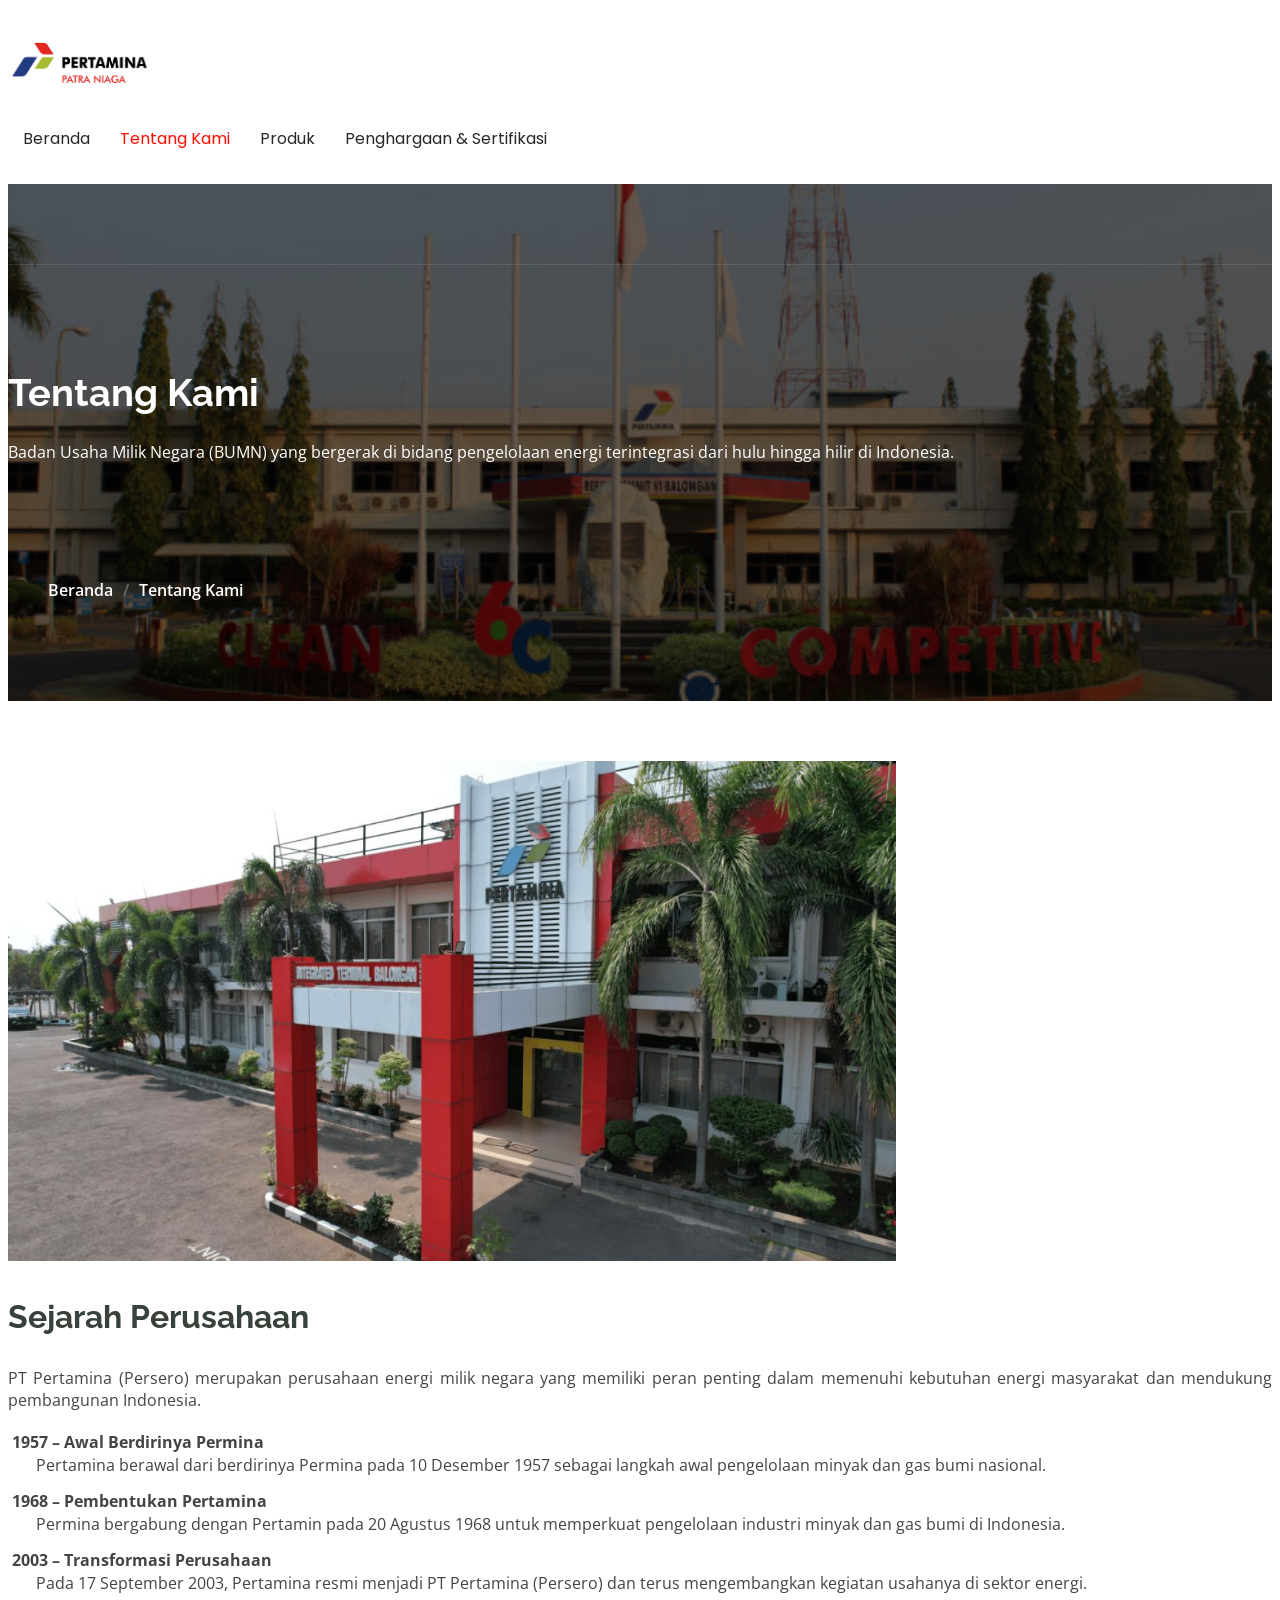
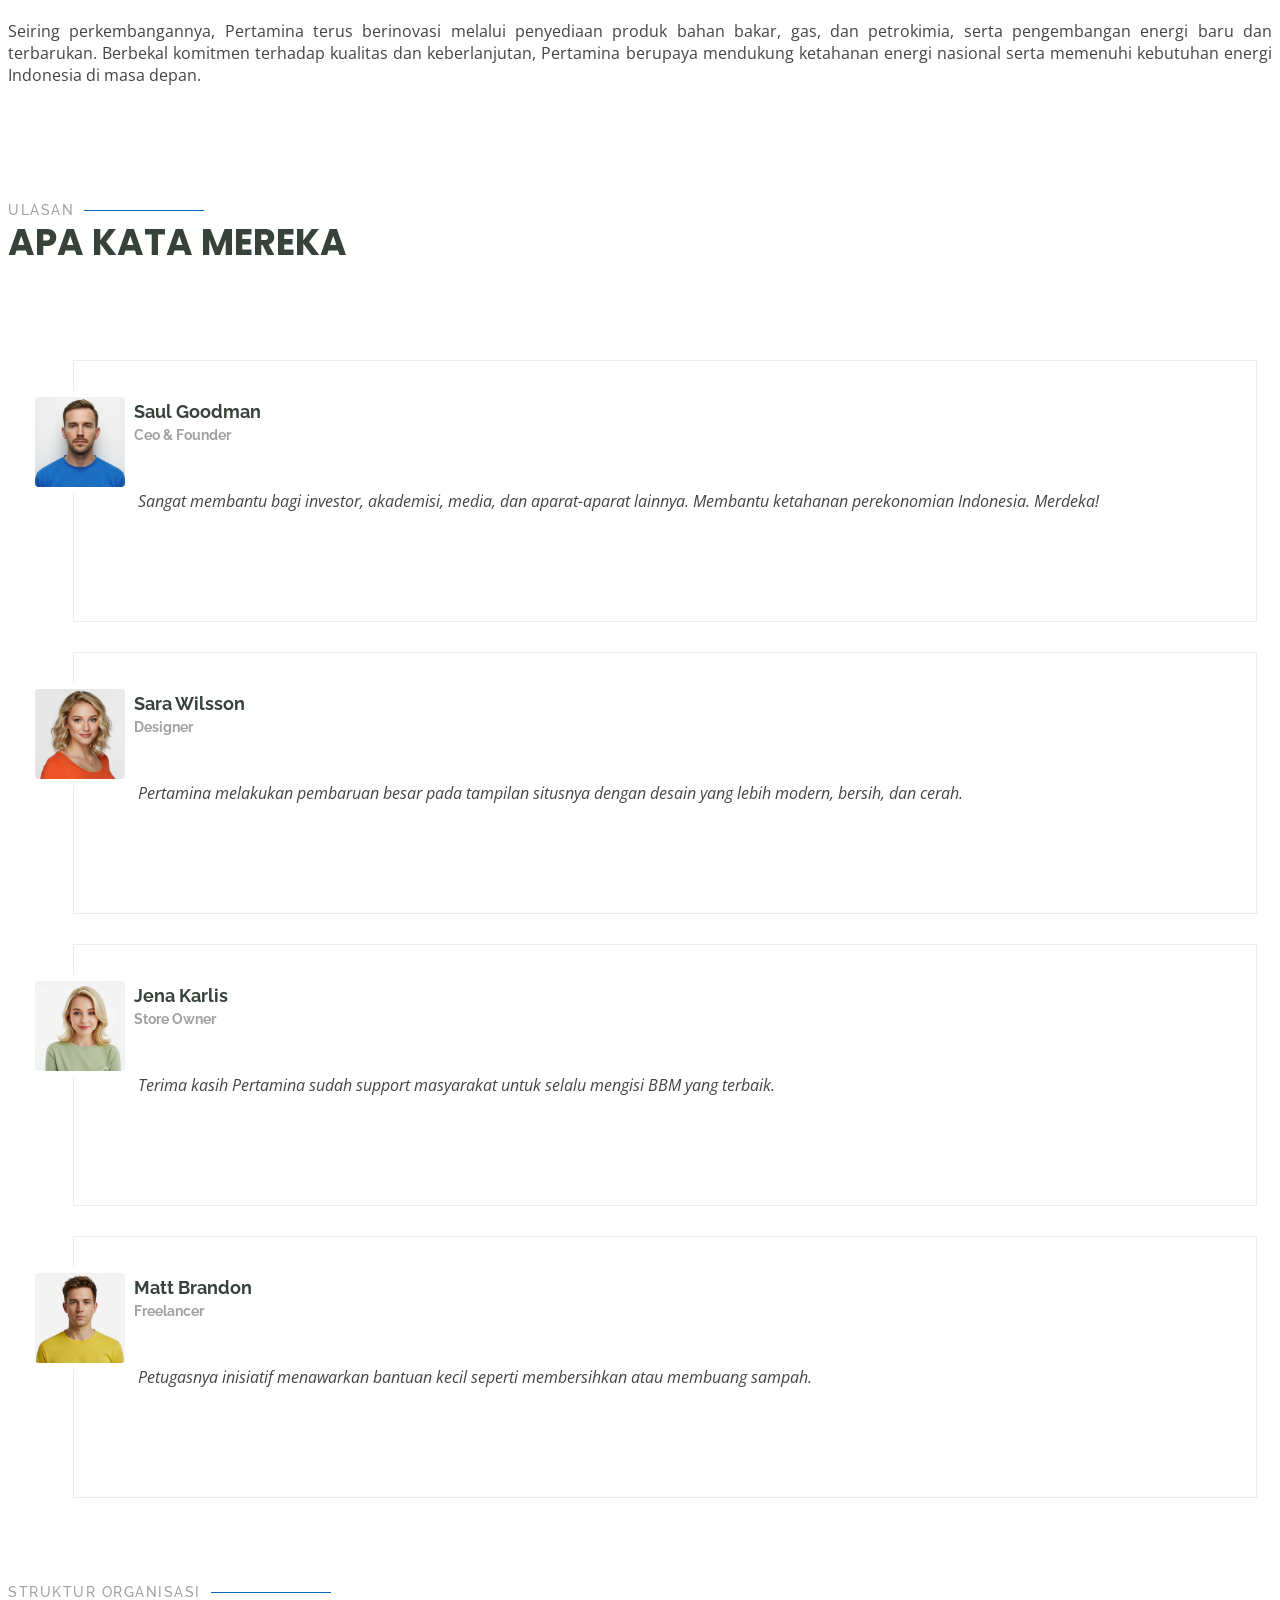
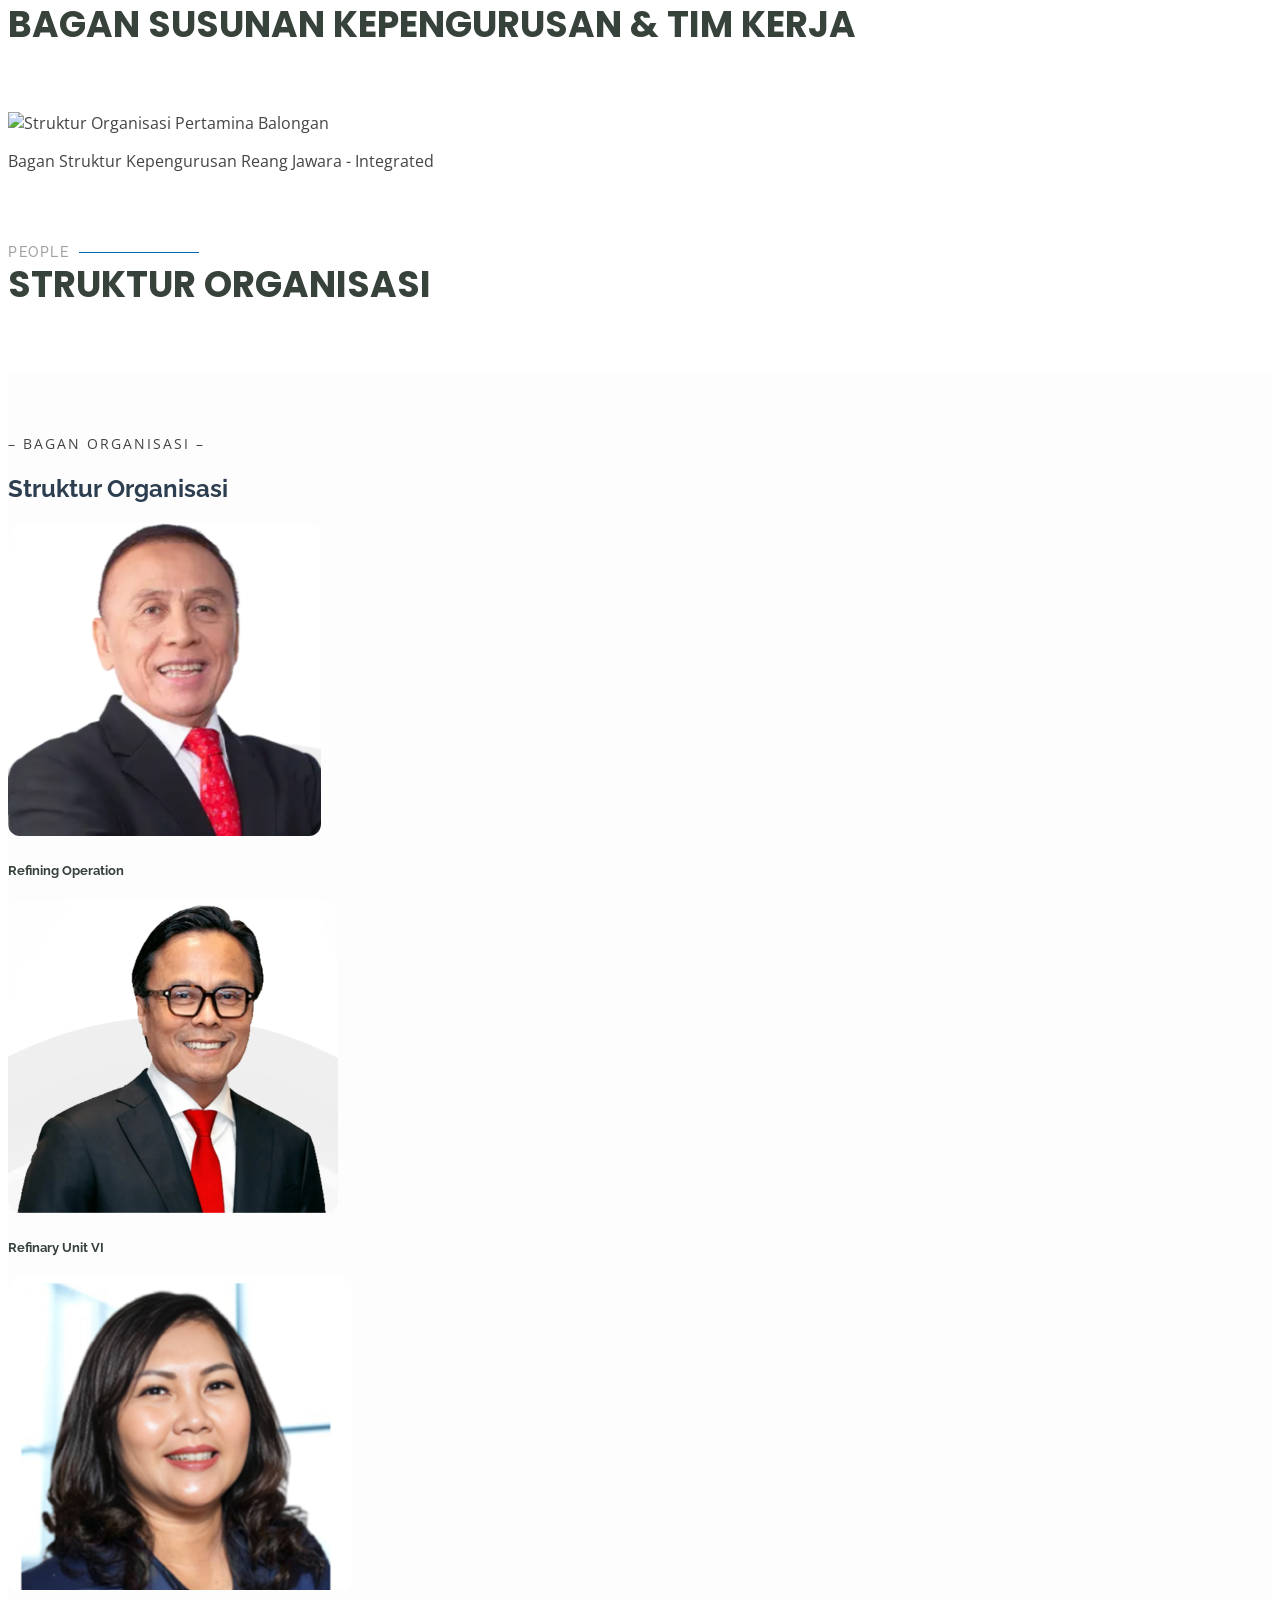
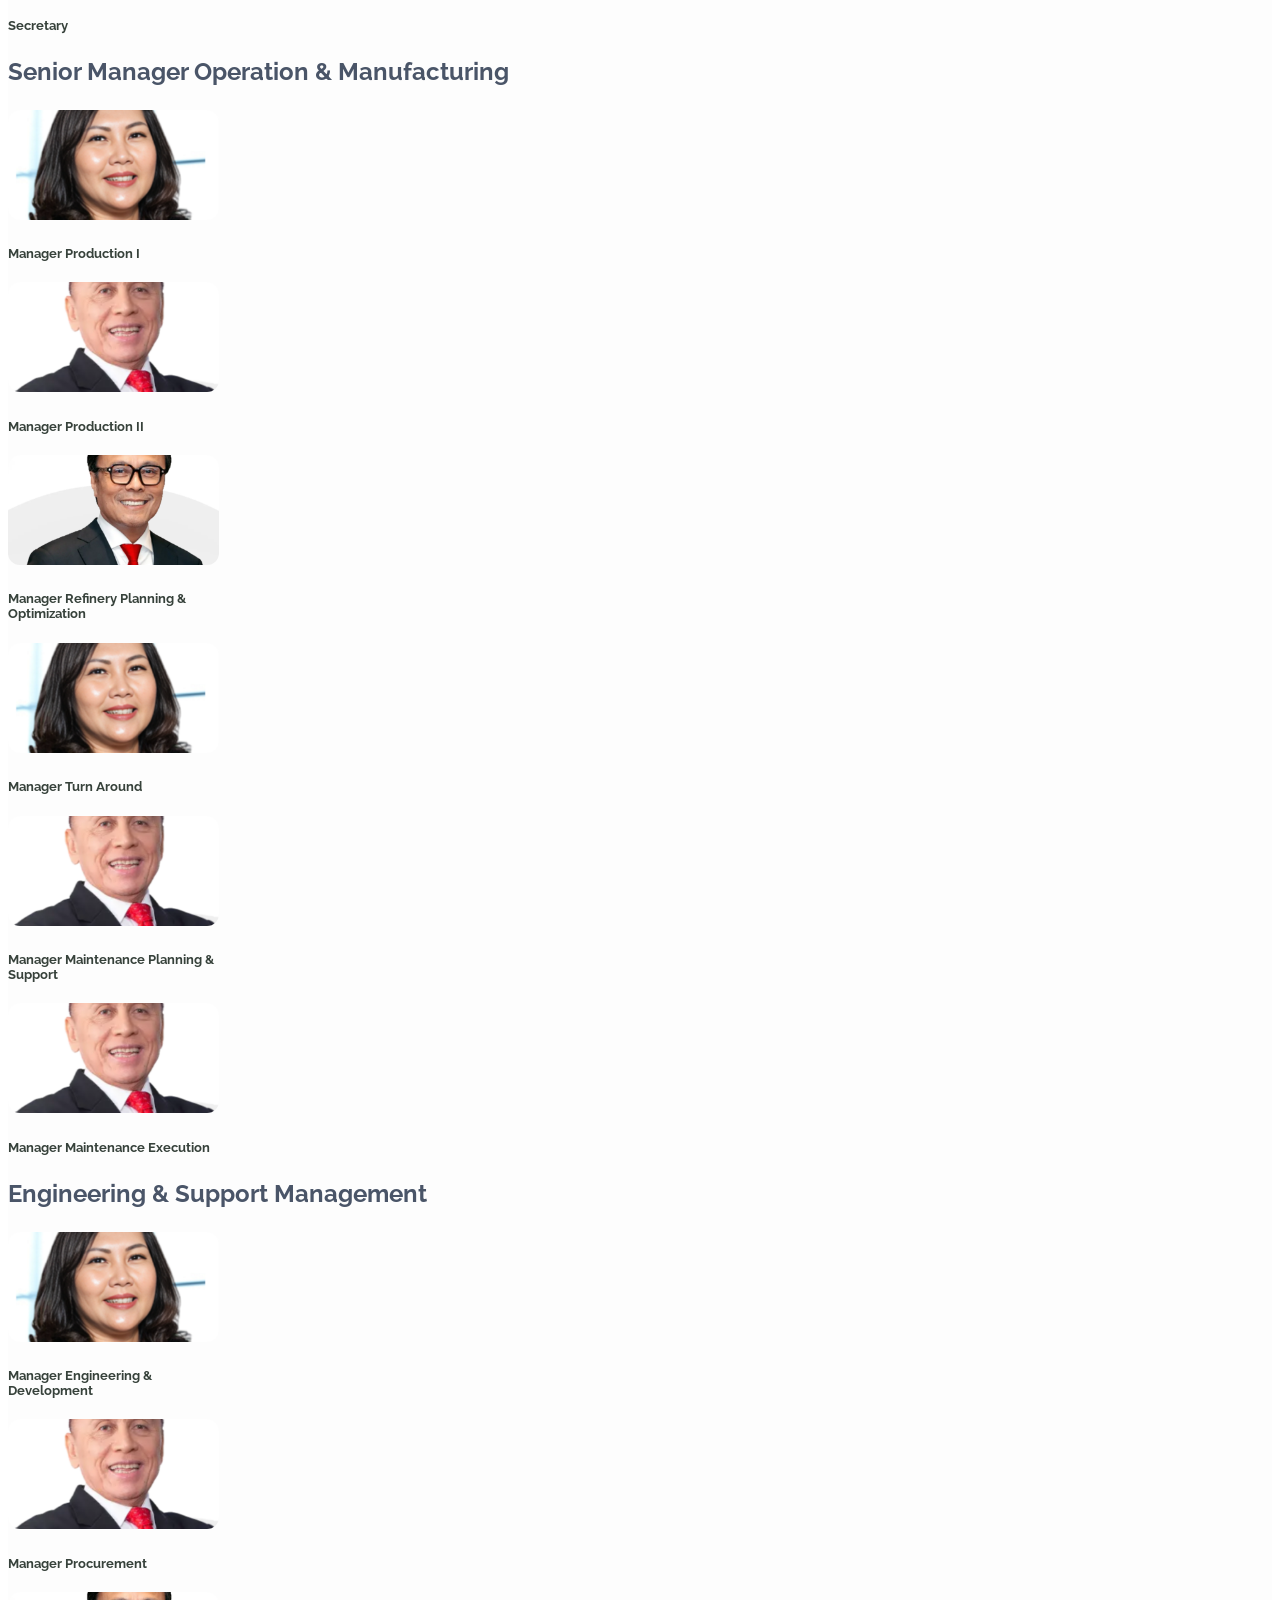
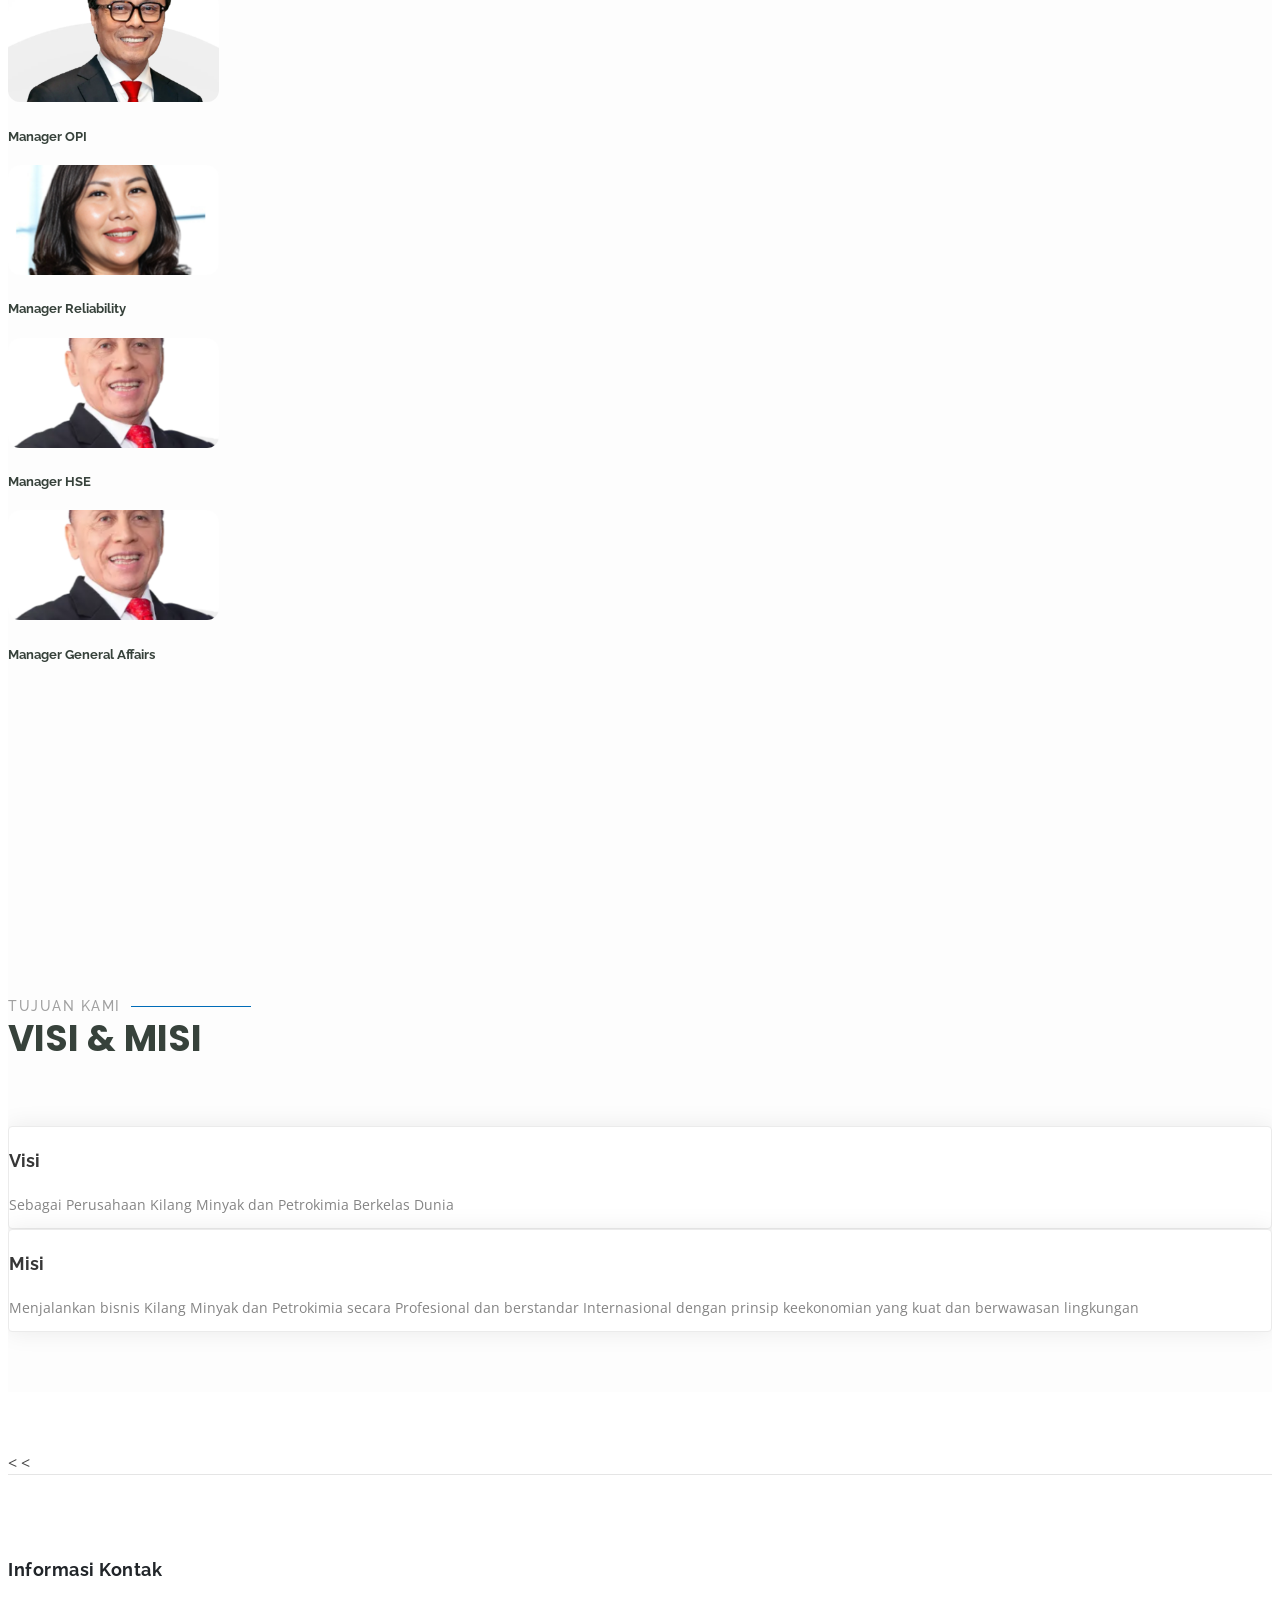
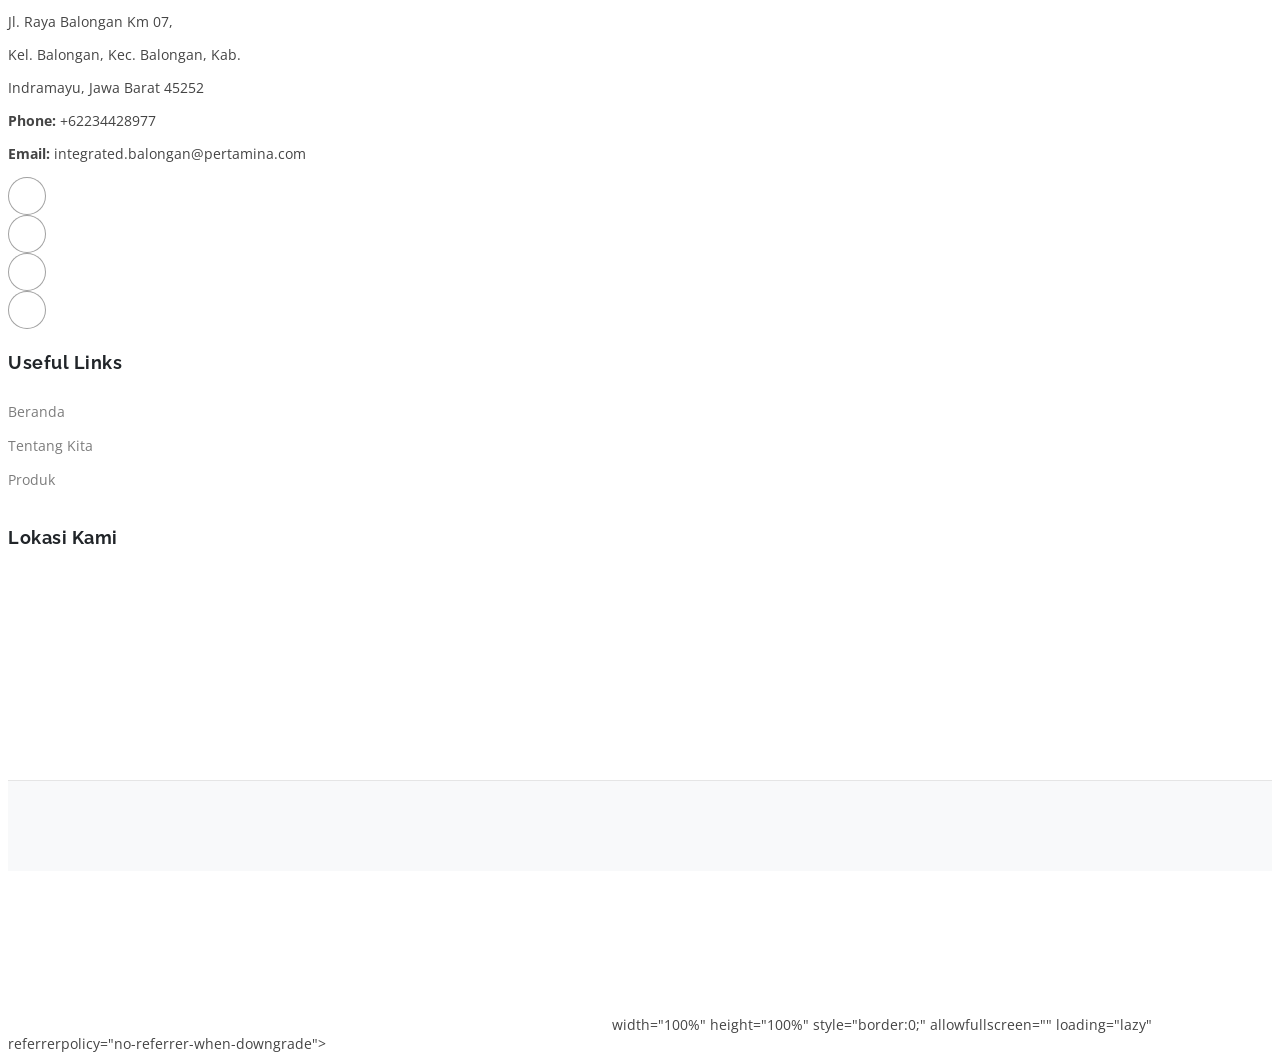
==== commit 897cb260: "perbarui semua" ====
--- a/about.html
+++ b/about.html
@@ -269,10 +269,53 @@
         </div>
 
       </div>
-
+<!-- ======= Section Bagan Struktur Organisasi ======= -->
+<section id="structure" class="structure-section py-5 bg-light">
+  <div class="container" data-aos="fade-up">
+    
+    <!-- Judul Section -->
+    <div class="section-title text-center mb-5">
+      <h2 class="fw-bold">Struktur Organisasi</h2>
+      <p class="text-muted">Bagan Susunan Kepengurusan & Tim Kerja</p>
+    </div>
+
+
+    
+    
+    <!-- Konten Bagan Struktur -->
+    <div class="row justify-content-center">
+      <div class="col-lg-10 text-center">
+        
+        <!-- Opsi A: Jika menggunakan Gambar Bagan (Rekomendasi agar rapi) -->
+        <div class="org-chart-image-box bg-white p-4 rounded shadow-sm border">
+          <img src="assets/img/struktur.png" alt="Struktur Organisasi Pertamina Balongan" class="img-fluid rounded" style="max-height: 500px; width: 100%; object-fit: contain;">
+          <p class="text-muted small mt-3 mb-0">Bagan Struktur Kepengurusan Reang Jawara - Integrated</p>
+        </div>
+
+        <!-- Opsi B: Jika ingin membuat struktur manual dengan kotak HTML (Opsional) -->
+        <!-- 
+        <div class="d-flex flex-column align-items-center gap-3">
+          <div class="p-3 bg-danger text-white rounded shadow-sm fw-bold" style="width: 250px;">Pimpinan / Ketua</div>
+          <div class="border-start border-2" style="height: 30px;"></div>
+          <div class="row g-4 w-100 justify-content-center">
+            <div class="col-md-4">
+              <div class="p-3 bg-white rounded shadow-sm border">Divisi Produksi</div>
+            </div>
+            <div class="col-md-4">
+              <div class="p-3 bg-white rounded shadow-sm border">Divisi Administrasi</div>
+            </div>
+          </div>
+        </div> 
+        -->
+
+      </div>
+    </div>
+
+  </div>
+</section><!-- End Structure Section -->
        <!-- Section Title -->
       <div class="container section-title" data-aos="fade-up">
-        <h2>Testimonials</h2>
+        <h2>People</h2>
         <p>STRUKTUR ORGANISASI </p>
       </div><!-- End Section Title -->
 
@@ -289,144 +332,266 @@
     </div>
 
     <!-- ==================== 1. BOARD OF DIRECTOR ==================== -->
+    
+
+    <!-- ==================== 1. SENIOR VICE PRESIDENT (Baris 1) ==================== -->
+    <div class="mb-4" data-aos="fade-up">
+      <div class="row justify-content-center">
+        <div class="col-6 col-sm-4 col-md-3 col-lg-2">
+          <div class="member-card p-2 text-center" 
+               onclick="openMemberModal('Nama SVP', 'Senior Vice President Refining Operation', 'assets/img/Mochamad Iriawan.png', 'Memimpin dan mengarahkan seluruh kegiatan operasional kilang serta memastikan keandalan sistem produksi secara menyeluruh.')">
+            <div class="img-wrapper mb-2">
+              <img src="assets/img/Mochamad Iriawan.png" class="img-fluid rounded-4 shadow-sm" alt="Senior Vice President">
+            </div>
+            <h5 class="fw-bold mb-1 fs-6 text-dark">Refining Operation</h5>
+          </div>
+        </div>
+      </div>
+    </div>
+
+    <!-- ==================== 2. GENERAL MANAGER (Baris 2) ==================== -->
+    <div class="mb-4" data-aos="fade-up">
+      <div class="row justify-content-center">
+        <div class="col-6 col-sm-4 col-md-3 col-lg-2">
+          <div class="member-card p-2 text-center" 
+               onclick="openMemberModal('Nama GM', 'General Manager Refinery Unit VI', 'assets/img/Dony Oskaria.png', 'Bertanggung jawab penuh atas manajemen strategis dan operasional kilang minyak Pertamina RU VI Balongan.')">
+            <div class="img-wrapper mb-2">
+              <img src="assets/img/Dony Oskaria.png" class="img-fluid rounded-4 shadow-sm" alt="General Manager">
+            </div>
+            <h5 class="fw-bold mb-1 fs-6 text-dark">Refinary Unit VI</h5>
+          </div>
+        </div>
+      </div>
+    </div>
+
+    <!-- ==================== 3. SECRETARY (Baris 3) ==================== -->
     <div class="mb-5" data-aos="fade-up">
-      <h3 class="fw-normal mb-4" style="color: #4a5568; font-size: 1.5rem;">Board of Director</h3>
-
-      <!-- Top Leader (Tengah Atas) -->
-      <div class="row justify-content-center mb-4">
-        <div class="col-6 col-sm-4 col-md-3 col-lg-2-4">
+      <div class="row justify-content-center">
+        <div class="col-6 col-sm-4 col-md-3 col-lg-2">
           <div class="member-card p-2 text-center" 
-               onclick="openMemberModal('Mochamad Iriawan', 'Komisaris Utama &amp; Komisaris Independen', 'assets/img/Mochamad Iriawan.png', 'Magni qui quod omnis unde et eos fuga et exercitationem. Odio veritatis perspiciatis quaerat qui aut aut aut.')">
+               onclick="openMemberModal('Nama Secretary', 'Secretary RU VI Balongan', 'assets/img/Raden Adjeng Sondaryani.png', 'Mengelola administrasi kesekretariatan, agenda pimpinan, dan koordinasi dokumen resmi perusahaan.')">
             <div class="img-wrapper mb-2">
-              <img src="assets/img/Mochamad Iriawan.png" class="img-fluid rounded-4 shadow-sm" alt="Mochamad Iriawan">
+              <img src="assets/img/Raden Adjeng Sondaryani.png" class="img-fluid rounded-4 shadow-sm" alt="Secretary">
             </div>
-            <h5 class="fw-bold mb-1 fs-6 text-dark">Mochamad Iriawan</h5>
-            <small class="text-muted d-block text-uppercase fw-semibold" style="font-size: 0.7rem; letter-spacing: 0.5px;">PRESIDENT DIRECTOR</small>
+            <h5 class="fw-bold mb-1 fs-6 text-dark">Secretary</h5>
           </div>
         </div>
       </div>
-
-      <!-- 5 Members Row (Sejajar di Bawah Top Leader) -->
-      <div class="row justify-content-center g-3">
-        <!-- Member 1 -->
-        <div class="col-6 col-sm-4 col-md-3 col-lg-2-4">
-          <div class="member-card p-2 text-center" 
-               onclick="openMemberModal('Dony Oskaria', 'Wakil Komisaris Utama', 'assets/img/Dony Oskaria.png', 'Repellat fugiat adipisci nemo illum nesciunt voluptas repellendus. In architecto rerum rerum temporibus.')">
-            <div class="img-wrapper mb-2">
-              <img src="assets/img/Dony Oskaria.png" class="img-fluid rounded-4 shadow-sm" alt="Dony Oskaria">
-            </div>
-            <h5 class="fw-bold mb-1 fs-6 text-dark">Dony Oskaria</h5>
-            <small class="text-muted d-block text-uppercase fw-semibold" style="font-size: 0.7rem; letter-spacing: 0.5px;">DIRECTOR</small>
-          </div>
-        </div>
-
-        <!-- Member 2 -->
-        <div class="col-6 col-sm-4 col-md-3 col-lg-2-4">
-          <div class="member-card p-2 text-center" 
-               onclick="openMemberModal('Raden Adjeng Sondaryani', 'Komisaris Independen', 'assets/img/Raden Adjeng Sondaryani.png', 'Voluptas necessitatibus occaecati quia. Earum totam consequuntur qui porro et laborum toro des clara.')">
-            <div class="img-wrapper mb-2">
-              <img src="assets/img/Raden Adjeng Sondaryani.png" class="img-fluid rounded-4 shadow-sm" alt="Raden Adjeng Sondaryani">
-            </div>
-            <h5 class="fw-bold mb-1 fs-6 text-dark">Raden Adjeng</h5>
-            <small class="text-muted d-block text-uppercase fw-semibold" style="font-size: 0.7rem; letter-spacing: 0.5px;">DIRECTOR</small>
-          </div>
-        </div>
-
-        <!-- Member 3 -->
-        <div class="col-6 col-sm-4 col-md-3 col-lg-2-4">
-          <div class="member-card p-2 text-center" 
-               onclick="openMemberModal('Nama Anggota 4', 'Jabatan / Posisi', 'assets/img/Mochamad Iriawan.png', 'Deskripsi singkat mengenai perannya di dalam struktur manajemen perusahaan.')">
-            <div class="img-wrapper mb-2">
-              <img src="assets/img/Mochamad Iriawan.png" class="img-fluid rounded-4 shadow-sm" alt="Anggota 4">
-            </div>
-            <h5 class="fw-bold mb-1 fs-6 text-dark">Ryuichi Hasegawa</h5>
-            <small class="text-muted d-block text-uppercase fw-semibold" style="font-size: 0.7rem; letter-spacing: 0.5px;">DIRECTOR</small>
-          </div>
-        </div>
-
-        <!-- Member 4 -->
-        <div class="col-6 col-sm-4 col-md-3 col-lg-2-4">
-          <div class="member-card p-2 text-center" 
-               onclick="openMemberModal('Nama Anggota 5', 'Jabatan / Posisi', 'assets/img/Dony Oskaria.png', 'Deskripsi singkat mengenai perannya di dalam struktur manajemen perusahaan.')">
-            <div class="img-wrapper mb-2">
-              <img src="assets/img/Dony Oskaria.png" class="img-fluid rounded-4 shadow-sm" alt="Anggota 5">
-            </div>
-            <h5 class="fw-bold mb-1 fs-6 text-dark">Munenari Narazaki</h5>
-            <small class="text-muted d-block text-uppercase fw-semibold" style="font-size: 0.7rem; letter-spacing: 0.5px;">DIRECTOR</small>
-          </div>
-        </div>
-      </div>
-    </div>
-
-    <!-- ==================== 2. BOARD OF COMMISSIONER ==================== -->
-    <div class="mt-5" data-aos="fade-up">
-      <h3 class="fw-normal mb-4" style="color: #4a5568; font-size: 1.5rem;">Board of Commissioner</h3>
-
-      <div class="row justify-content-center g-3">
-        <!-- Comm 1 -->
-        <div class="col-6 col-sm-4 col-md-3 col-lg-2-4">
-          <div class="member-card p-2 text-center" 
-               onclick="openMemberModal('Jenpino Ngabdi', 'President Commissioner', 'assets/img/Raden Adjeng Sondaryani.png', 'Penjelasan singkat tugas dan kontribusi.')">
-            <div class="img-wrapper mb-2">
-              <img src="assets/img/Raden Adjeng Sondaryani.png" class="img-fluid rounded-4 shadow-sm" alt="Jenpino Ngabdi">
-            </div>
-            <h5 class="fw-bold mb-1 fs-6 text-dark">Jenpino Ngabdi</h5>
-            <small class="text-muted d-block text-uppercase fw-semibold" style="font-size: 0.7rem; letter-spacing: 0.5px;">PRESIDENT COMMISSIONER</small>
-          </div>
-        </div>
-
-        <!-- Comm 2 -->
-        <div class="col-6 col-sm-4 col-md-3 col-lg-2-4">
-          <div class="member-card p-2 text-center" 
-               onclick="openMemberModal('Javier Targhetta', 'Commissioner', 'assets/img/Mochamad Iriawan.png', 'Penjelasan singkat tugas dan kontribusi.')">
-            <div class="img-wrapper mb-2">
-              <img src="assets/img/Mochamad Iriawan.png" class="img-fluid rounded-4 shadow-sm" alt="Javier Targhetta">
-            </div>
-            <h5 class="fw-bold mb-1 fs-6 text-dark">Javier Targhetta</h5>
-            <small class="text-muted d-block text-uppercase fw-semibold" style="font-size: 0.7rem; letter-spacing: 0.5px;">COMMISSIONER</small>
-          </div>
-        </div>
-
-        <!-- Comm 3 -->
-        <div class="col-6 col-sm-4 col-md-3 col-lg-2-4">
-          <div class="member-card p-2 text-center" 
-               onclick="openMemberModal('Roger Davis Stack', 'Commissioner', 'assets/img/Dony Oskaria.png', 'Penjelasan singkat tugas dan kontribusi.')">
-            <div class="img-wrapper mb-2">
-              <img src="assets/img/Dony Oskaria.png" class="img-fluid rounded-4 shadow-sm" alt="Roger Davis">
-            </div>
-            <h5 class="fw-bold mb-1 fs-6 text-dark">Roger Davis Stack</h5>
-            <small class="text-muted d-block text-uppercase fw-semibold" style="font-size: 0.7rem; letter-spacing: 0.5px;">COMMISSIONER</small>
-          </div>
-        </div>
-
-        <!-- Comm 4 -->
-        <div class="col-6 col-sm-4 col-md-3 col-lg-2-4">
-          <div class="member-card p-2 text-center" 
-               onclick="openMemberModal('Nobuhiro Takayanagi', 'Commissioner', 'assets/img/Raden Adjeng Sondaryani.png', 'Penjelasan singkat tugas dan kontribusi.')">
-            <div class="img-wrapper mb-2">
-              <img src="assets/img/Raden Adjeng Sondaryani.png" class="img-fluid rounded-4 shadow-sm" alt="Nobuhiro">
-            </div>
-            <h5 class="fw-bold mb-1 fs-6 text-dark">Nobuhiro Takayanagi</h5>
-            <small class="text-muted d-block text-uppercase fw-semibold" style="font-size: 0.7rem; letter-spacing: 0.5px;">COMMISSIONER</small>
-          </div>
-        </div>
-
-        <!-- Comm 5 -->
-        <div class="col-6 col-sm-4 col-md-3 col-lg-2-4">
-          <div class="member-card p-2 text-center" 
-               onclick="openMemberModal('Teruyuki Matsutani', 'Commissioner', 'assets/img/Mochamad Iriawan.png', 'Penjelasan singkat tugas dan kontribusi.')">
-            <div class="img-wrapper mb-2">
-              <img src="assets/img/Mochamad Iriawan.png" class="img-fluid rounded-4 shadow-sm" alt="Teruyuki">
-            </div>
-            <h5 class="fw-bold mb-1 fs-6 text-dark">Teruyuki Matsutani</h5>
-            <small class="text-muted d-block text-uppercase fw-semibold" style="font-size: 0.7rem; letter-spacing: 0.5px;">COMMISSIONER</small>
-          </div>
-        </div>
+    </div>
+
+<!-- ==================== 1. SENIOR MANAGER OPERATION & MANUFACTURING (6 Kolom Sejajar) ==================== -->
+<div class="mt-5" data-aos="fade-up">
+  <h3 class="fw-normal mb-4 text-center" style="color: #4a5568; font-size: 1.5rem;">Senior Manager Operation & Manufacturing</h3>
+
+  <div class="row justify-content-center g-3">
+    
+    <!-- 1. Manager Production I -->
+    <div class="col-6 col-sm-4 col-md-3 custom-col-6">
+      <div class="member-card p-2 text-center h-100 rounded-4 shadow-sm border bg-white" 
+           onclick="openMemberModal('Manager Production I', 'Manager Production I', 'assets/img/Raden Adjeng Sondaryani.png', 'Bertanggung jawab atas pengelolaan unit produksi pertama.')">
+        <div class="img-wrapper mb-2">
+          <img src="assets/img/Raden Adjeng Sondaryani.png" class="rounded-3 shadow-sm" alt="Manager Production I" style="width: 100%; height: 110px; object-fit: cover;" onclick="openImageModal('assets/img/Raden Adjeng Sondaryani.png')">
+        </div>
+        <h5 class="fw-bold mb-1 text-dark" style="font-size: 0.8rem;">Manager Production I</h5>
+      </div>
+    </div>
+
+    <!-- 2. Manager Production II -->
+    <div class="col-6 col-sm-4 col-md-3 custom-col-6">
+      <div class="member-card p-2 text-center h-100 rounded-4 shadow-sm border bg-white" 
+           onclick="openMemberModal('Manager Production II', 'Manager Production II', 'assets/img/Mochamad Iriawan.png', 'Bertanggung jawab atas pengelolaan unit produksi kedua.')">
+        <div class="img-wrapper mb-2">
+          <img src="assets/img/Mochamad Iriawan.png" class="rounded-3 shadow-sm" alt="Manager Production II" style="width: 100%; height: 110px; object-fit: cover;" onclick="openImageModal('assets/img/Mochamad Iriawan.png')">
+        </div>
+        <h5 class="fw-bold mb-1 text-dark" style="font-size: 0.8rem;">Manager Production II</h5>
+      </div>
+    </div>
+
+    <!-- 3. Manager Refinery Planning & Optimization -->
+    <div class="col-6 col-sm-4 col-md-3 custom-col-6">
+      <div class="member-card p-2 text-center h-100 rounded-4 shadow-sm border bg-white" 
+           onclick="openMemberModal('Manager Refinery Planning & Optimization', 'Manager Refinery Planning & Optimization', 'assets/img/Dony Oskaria.png', 'Melakukan perencanaan kilang dan optimalisasi operasional.')">
+        <div class="img-wrapper mb-2">
+          <img src="assets/img/Dony Oskaria.png" class="rounded-3 shadow-sm" alt="Manager Refinery Planning & Optimization" style="width: 100%; height: 110px; object-fit: cover;" onclick="openImageModal('assets/img/Dony Oskaria.png')">
+        </div>
+        <h5 class="fw-bold mb-1 text-dark" style="font-size: 0.8rem;">Manager Refinery Planning & Optimization</h5>
+      </div>
+    </div>
+
+    <!-- 4. Manager Turn Around -->
+    <div class="col-6 col-sm-4 col-md-3 custom-col-6">
+      <div class="member-card p-2 text-center h-100 rounded-4 shadow-sm border bg-white" 
+           onclick="openMemberModal('Manager Turn Around', 'Manager Turn Around', 'assets/img/Raden Adjeng Sondaryani.png', 'Mengelola perencanaan dan pelaksanaan program turn around kilang.')">
+        <div class="img-wrapper mb-2">
+          <img src="assets/img/Raden Adjeng Sondaryani.png" class="rounded-3 shadow-sm" alt="Manager Turn Around" style="width: 100%; height: 110px; object-fit: cover;" onclick="openImageModal('assets/img/Raden Adjeng Sondaryani.png')">
+        </div>
+        <h5 class="fw-bold mb-1 text-dark" style="font-size: 0.8rem;">Manager Turn Around</h5>
+      </div>
+    </div>
+
+    <!-- 5. Manager Maintenance Planning & Support -->
+    <div class="col-6 col-sm-4 col-md-3 custom-col-6">
+      <div class="member-card p-2 text-center h-100 rounded-4 shadow-sm border bg-white" 
+           onclick="openMemberModal('Manager Maintenance Planning & Support', 'Manager Maintenance Planning & Support', 'assets/img/Mochamad Iriawan.png', 'Mengatur strategi perencanaan dan dukungan teknis pemeliharaan.')">
+        <div class="img-wrapper mb-2">
+          <img src="assets/img/Mochamad Iriawan.png" class="rounded-3 shadow-sm" alt="Manager Maintenance Planning & Support" style="width: 100%; height: 110px; object-fit: cover;" onclick="openImageModal('assets/img/Mochamad Iriawan.png')">
+        </div>
+        <h5 class="fw-bold mb-1 text-dark" style="font-size: 0.8rem;">Manager Maintenance Planning & Support</h5>
+      </div>
+    </div>
+
+    <!-- 6. Manager Maintenance Execution -->
+    <div class="col-6 col-sm-4 col-md-3 custom-col-6">
+      <div class="member-card p-2 text-center h-100 rounded-4 shadow-sm border bg-white" 
+           onclick="openMemberModal('Manager Maintenance Execution', 'Manager Maintenance Execution', 'assets/img/Mochamad Iriawan.png', 'Menjalankan eksekusi pemeliharaan alat dan fasilitas produksi.')">
+        <div class="img-wrapper mb-2">
+          <img src="assets/img/Mochamad Iriawan.png" class="rounded-3 shadow-sm" alt="Manager Maintenance Execution" style="width: 100%; height: 110px; object-fit: cover;" onclick="openImageModal('assets/img/Mochamad Iriawan.png')">
+        </div>
+        <h5 class="fw-bold mb-1 text-dark" style="font-size: 0.8rem;">Manager Maintenance Execution</h5>
       </div>
     </div>
 
   </div>
-</section>
+</div>
+
+
+<!-- ==================== 2. ENGINEERING & SUPPORT MANAGEMENT (6 Kolom Sejajar) ==================== -->
+<div class="mt-5" data-aos="fade-up">
+  <h3 class="fw-normal mb-4 text-center" style="color: #4a5568; font-size: 1.5rem;">Engineering & Support Management</h3>
+
+  <div class="row justify-content-center g-3">
+    
+    <!-- 1. Manager Engineering & Development -->
+    <div class="col-6 col-sm-4 col-md-3 custom-col-6">
+      <div class="member-card p-2 text-center h-100 rounded-4 shadow-sm border bg-white" 
+           onclick="openMemberModal('Manager Engineering & Development', 'Manager Engineering & Development', 'assets/img/Raden Adjeng Sondaryani.png', 'Menangani rekayasa teknik dan pengembangan fasilitas kilang.')">
+        <div class="img-wrapper mb-2">
+          <img src="assets/img/Raden Adjeng Sondaryani.png" class="rounded-3 shadow-sm" alt="Manager Engineering" style="width: 100%; height: 110px; object-fit: cover;" onclick="openImageModal('assets/img/Raden Adjeng Sondaryani.png')">
+        </div>
+        <h5 class="fw-bold mb-1 text-dark" style="font-size: 0.8rem;">Manager Engineering & Development</h5>
+      </div>
+    </div>
+
+    <!-- 2. Manager Procurement -->
+    <div class="col-6 col-sm-4 col-md-3 custom-col-6">
+      <div class="member-card p-2 text-center h-100 rounded-4 shadow-sm border bg-white" 
+           onclick="openMemberModal('Manager Procurement', 'Manager Procurement', 'assets/img/Mochamad Iriawan.png', 'Mengelola pengadaan barang dan jasa perusahaan secara transparan.')">
+        <div class="img-wrapper mb-2">
+          <img src="assets/img/Mochamad Iriawan.png" class="rounded-3 shadow-sm" alt="Manager Procurement" style="width: 100%; height: 110px; object-fit: cover;" onclick="openImageModal('assets/img/Mochamad Iriawan.png')">
+        </div>
+        <h5 class="fw-bold mb-1 text-dark" style="font-size: 0.8rem;">Manager Procurement</h5>
+      </div>
+    </div>
+
+    <!-- 3. Manager OPI -->
+    <div class="col-6 col-sm-4 col-md-3 custom-col-6">
+      <div class="member-card p-2 text-center h-100 rounded-4 shadow-sm border bg-white" 
+           onclick="openMemberModal('Manager OPI', 'Manager OPI', 'assets/img/Dony Oskaria.png', 'Mengelola optimalisasi proses dan kinerja operasional perusahaan.')">
+        <div class="img-wrapper mb-2">
+          <img src="assets/img/Dony Oskaria.png" class="rounded-3 shadow-sm" alt="Manager OPI" style="width: 100%; height: 110px; object-fit: cover;" onclick="openImageModal('assets/img/Dony Oskaria.png')">
+        </div>
+        <h5 class="fw-bold mb-1 text-dark" style="font-size: 0.8rem;">Manager OPI</h5>
+      </div>
+    </div>
+
+    <!-- 4. Manager Reliability -->
+    <div class="col-6 col-sm-4 col-md-3 custom-col-6">
+      <div class="member-card p-2 text-center h-100 rounded-4 shadow-sm border bg-white" 
+           onclick="openMemberModal('Manager Reliability', 'Manager Reliability', 'assets/img/Raden Adjeng Sondaryani.png', 'Menjaga keandalan peralatan kilang agar beroperasi dengan performa optimal.')">
+        <div class="img-wrapper mb-2">
+          <img src="assets/img/Raden Adjeng Sondaryani.png" class="rounded-3 shadow-sm" alt="Manager Reliability" style="width: 100%; height: 110px; object-fit: cover;" onclick="openImageModal('assets/img/Raden Adjeng Sondaryani.png')">
+        </div>
+        <h5 class="fw-bold mb-1 text-dark" style="font-size: 0.8rem;">Manager Reliability</h5>
+      </div>
+    </div>
+
+    <!-- 5. Manager HSE -->
+    <div class="col-6 col-sm-4 col-md-3 custom-col-6">
+      <div class="member-card p-2 text-center h-100 rounded-4 shadow-sm border bg-white" 
+           onclick="openMemberModal('Manager HSE', 'Manager HSE', 'assets/img/Mochamad Iriawan.png', 'Memastikan aspek Health, Safety, and Environment diterapkan secara ketat.')">
+        <div class="img-wrapper mb-2">
+          <img src="assets/img/Mochamad Iriawan.png" class="rounded-3 shadow-sm" alt="Manager HSE" style="width: 100%; height: 110px; object-fit: cover;" onclick="openImageModal('assets/img/Mochamad Iriawan.png')">
+        </div>
+        <h5 class="fw-bold mb-1 text-dark" style="font-size: 0.8rem;">Manager HSE</h5>
+      </div>
+    </div>
+
+    <!-- 6. Manager General Affairs -->
+    <div class="col-6 col-sm-4 col-md-3 custom-col-6">
+      <div class="member-card p-2 text-center h-100 rounded-4 shadow-sm border bg-white" 
+           onclick="openMemberModal('Manager General Affairs', 'Manager General Affairs', 'assets/img/Mochamad Iriawan.png', 'Mengurus urusan umum, fasilitas, dan hubungan eksternal perusahaan.')">
+        <div class="img-wrapper mb-2">
+          <img src="assets/img/Mochamad Iriawan.png" class="rounded-3 shadow-sm" alt="Manager General Affairs" style="width: 100%; height: 110px; object-fit: cover;" onclick="openImageModal('assets/img/Mochamad Iriawan.png')">
+        </div>
+        <h5 class="fw-bold mb-1 text-dark" style="font-size: 0.8rem;">Manager General Affairs</h5>
+      </div>
+    </div>
+
+  </div>
+</div>
+
+<!-- Pastikan CSS custom-col-6 ini ada di bagian <style> website Anda -->
+<style>
+  @media (min-width: 992px) {
+    .custom-col-6 {
+      flex: 0 0 16.666667%;
+      max-width: 16.666667%;
+    }
+  }
+</style>
+
+<!-- ==================== MODAL POP-UP & JAVASCRIPT ==================== -->
+<div class="modal fade" id="memberModal" tabindex="-1" aria-labelledby="memberModalLabel" aria-hidden="true">
+  <div class="modal-dialog modal-dialog-centered">
+    <div class="modal-content rounded-4 border-0 shadow-lg">
+      <div class="modal-header border-0 pb-0">
+        <button type="button" class="btn-close shadow-none" data-bs-dismiss="modal" aria-label="Close"></button>
+      </div>
+      <div class="modal-body text-center px-4 pb-4">
+        <!-- Foto Besar dalam Pop-up -->
+        <img id="modalImage" src="" alt="Foto Profil" class="rounded-4 shadow mb-3" style="width: 140px; height: 140px; object-fit: cover;">
+        
+        <!-- Nama & Jabatan -->
+        <h4 id="modalName" class="fw-bold text-dark mb-1 fs-5"></h4>
+        <p id="modalRole" class="text-danger fw-semibold small text-uppercase mb-3" style="letter-spacing: 0.5px;"></p>
+        
+        <hr class="border-secondary-subtle my-3">
+
+        <!-- Deskripsi / Bio Singkat -->
+        <p id="modalBio" class="text-muted small lh-base mb-0 text-start px-2"></p>
+      </div>
+    </div>
+  </div>
+</div>
+
+<script>
+  function openMemberModal(name, role, imgSrc, bio) {
+    document.getElementById('modalName').innerText = name;
+    document.getElementById('modalRole').innerText = role;
+    document.getElementById('modalImage').src = imgSrc;
+    document.getElementById('modalBio').innerText = bio;
+
+    var myModal = new bootstrap.Modal(document.getElementById('memberModal'));
+    myModal.show();
+  }
+</script>
+
+<style>
+  .member-card {
+    cursor: pointer;
+    transition: transform 0.2s ease, box-shadow 0.2s ease;
+  }
+  .member-card:hover {
+    transform: translateY(-5px);
+  }
+  /* Mengatur agar 6 kolom pas sejajar di layar besar */
+  @media (min-width: 992px) {
+    .custom-col-6 {
+      flex: 0 0 16.666667%;
+      max-width: 16.666667%;
+    }
+  }
+</style>
 
 <!-- ==================== POP-UP BUBBLE MODAL ==================== -->
 <div class="modal fade" id="memberModal" tabindex="-1" aria-hidden="true">
@@ -500,10 +665,13 @@
 </script>
       
 
-      <!-- Section Title -->
+  <!-- Section Title -->
 <div class="container section-title text-center" data-aos="fade-up">
+  <br>
+   <br>
   <h2>TUJUAN KAMI</h2>
-  <p>VISI & MISI</p>
+  <div class="w-100"></div>
+  <p>VISI &amp; MISI</p>
 </div><!-- End Section Title -->
 
 <div class="container">
@@ -547,48 +715,84 @@
 
   </main>
 
-  <footer id="footer" class="footer position-relative light-background">
-    <div class="container footer-top">
-      <div class="row gy-4">
-        <div class="col-lg-4 col-md-6 footer-about">
-          <a href="index.html" class="logo d-flex align-items-center">
-            <span class="sitename">INFORMASI KONTAK</span>
-          </a>
-          <div class="footer-contact pt-3">
-            <p>Jl. Raya Balongan Km 07,</p>
-            <p>Kel. Balongan, Kec. Balongan, Kab.</p>
-            <p>Indramayu, Jawa Barat 45252</p>
-            <p class="mt-3"><strong>Phone:</strong> <span>+62234428977</span></p>
-            <p><strong>Email:</strong> <span>integrated.balongan@pertamina.com</span></p>
-          </div>
-        </div>
-
-        <div class="col-lg-2 col-md-3 footer-links">
-          <h4>Useful Links</h4>
-          <ul>
-            <li><a href="index.html">Beranda</a></li>
-            <li><a href="about.html">Tentang Kita</a></li>
-            <li><a href="courses.html">Produk</a></li>
-            
-          </ul>
-        </div>
-
-      </div>
-    </div>
-
-    <div class="container copyright text-center mt-4">
-      <p>&copy; 2026 <strong class="px-1 sitename">Reang Jawara - Integrated</strong></p>
-      <div class="credits">
-        <!-- All the links in the footer should remain intact. -->
-        <!-- You can delete the links only if you've purchased the pro version. -->
-        <!-- Licensing information: https://bootstrapmade.com/license/ -->
-        Designed by <a href="https://bootstrapmade.com/">BootstrapMade</a> | Regina &amp; Izulhaq
-      </div>
-    </div>
-
+ 
+   
   </footer>
-
-
+<!-- ======= Footer Tunggal yang Bersih & Rapi ======= -->
+<<!-- ======= Footer Tunggal 3 Kolom dengan Link Sosial Media Asli ======= -->
+    </footer>
+<!-- ======= Footer Tunggal yang Bersih & Rapi ======= -->
+<<!-- ======= Footer Tunggal 3 Kolom dengan Link Sosial Media Asli ======= -->
+<footer id="footer" class="footer" style="background-color: #ffffff; color: #444444; padding: 60px 0 30px 0; border-top: 1px solid #e5e5e5;">
+  <div class="container">
+    <div class="row gy-4">
+      
+      <!-- Kolom 1: Informasi Kontak & Sosial Media -->
+      <div class="col-lg-4 col-md-6 footer-info">
+        <h4 style="color: #212529; font-size: 1.1rem; font-weight: 700; letter-spacing: 0.5px; margin-bottom: 20px;">Informasi Kontak</h4>
+        
+        <p class="text-muted small mb-2">Jl. Raya Balongan Km 07,</p>
+        <p class="text-muted small mb-2">Kel. Balongan, Kec. Balongan, Kab.</p>
+        <p class="text-muted small mb-3">Indramayu, Jawa Barat 45252</p>
+        
+        <p class="text-dark small mb-2"><strong>Phone:</strong> +62234428977</p>
+        <p class="text-dark small mb-4"><strong>Email:</strong> integrated.balongan@pertamina.com</p>
+        
+        <!-- Ikon Sosial Media Bulat dengan Link Asli -->
+        <div class="social-links d-flex gap-2">
+          <!-- Twitter / X Resmi Pertamina -->
+          <a href="https://twitter.com/Pertamina" target="_blank" title="Twitter Pertamina" class="d-flex align-items-center justify-content-center text-dark rounded-circle border border-secondary-subtle" style="width: 36px; height: 36px; background: #ffffff;"><i class="bi bi-twitter-x"></i></a>
+          
+          <!-- Facebook Resmi Pertamina RU VI Balongan -->
+          <a href="https://www.facebook.com/pertamina" target="_blank" title="Facebook Pertamina RU VI" class="d-flex align-items-center justify-content-center text-dark rounded-circle border border-secondary-subtle" style="width: 36px; height: 36px; background: #ffffff;"><i class="bi bi-facebook"></i></a>
+          
+          <!-- Instagram Resmi Pertamina RU VI Balongan -->
+          <a href="" target="_blank" title="Instagram Pertamina RU6" class="d-flex align-items-center justify-content-center text-dark rounded-circle border border-secondary-subtle" style="width: 36px; height: 36px; background: #ffffff;"><i class="bi bi-instagram"></i></a>
+          
+          <!-- LinkedIn Resmi Pertamina -->
+          <a href="https://www.linkedin.com/company/pertamina/" target="_blank" title="LinkedIn Pertamina" class="d-flex align-items-center justify-content-center text-dark rounded-circle border border-secondary-subtle" style="width: 36px; height: 36px; background: #ffffff;"><i class="bi bi-linkedin"></i></a>
+        </div>
+      </div>
+
+      <!-- Kolom 2: Useful Links -->
+      <div class="col-lg-4 col-md-6 footer-links">
+        <h4 style="color: #212529; font-size: 1.1rem; font-weight: 700; letter-spacing: 0.5px; margin-bottom: 20px;">Useful Links</h4>
+        <ul style="list-style: none; padding: 0; margin: 0;" class="d-flex flex-column gap-2">
+          <li><a href="index.html" class="text-muted text-decoration-none small">Beranda</a></li>
+          <li><a href="about.html" class="text-muted text-decoration-none small">Tentang Kita</a></li>
+          <li><a href="products.html" class="text-muted text-decoration-none small">Produk</a></li>
+        </ul>
+      </div>
+
+      <!-- Kolom 3: Google Maps Interaktif -->
+      <div class="col-lg-4 col-md-12 footer-maps">
+        <h4 style="color: #212529; font-size: 1.1rem; font-weight: 700; letter-spacing: 0.5px; margin-bottom: 20px;">Lokasi Kami</h4>
+        <div class="map-container rounded overflow-hidden shadow-sm border border-secondary-subtle" style="height: 200px;">
+         <iframe 
+           src="https://www.google.com/maps/embed?pb=!1m18!1m12!1m3!1d3768.902608833591!2d108.38770887475194!3d-6.382118093608254!2m3!1f0!2f0!3f0!3m2!1i1024!2i768!4f13.1!3m3!1m2!1s0x2e6ebfa49e45f627%3A0xb98dcc72b9d40edd!2sPertamina%20RU%20VI%20Balongan!5e1!3m2!1sid!2sid!4v1793287066577!5m2!1sid!2sid" width="600" height="450" style="border:0;" allowfullscreen="" loading="lazy" referrerpolicy="strict-origin-when-cross-origin"></iframe>
+            width="100%" 
+            height="100%" 
+            style="border:0;" 
+            allowfullscreen="" 
+            loading="lazy" 
+            referrerpolicy="no-referrer-when-downgrade">
+          </iframe>
+        </div>
+      </div>
+
+    </div>
+
+<!-- ======= SECTION TERHUBUNG DENGAN KAMI & FOOTER BARU ======= -->
+<!-- ======= Footer Abu-Abu dengan 3 Kolom (Termasuk Maps) ======= -->
+<footer id="footer" class="footer" style="background-color: #f8f9fa; color: #444444; padding: 60px 0 30px 0; border-top: 1px solid #e5e5e5;">
+  <div class="container">
+    <div class="row gy-4">
+      
+   
+
+    </div>
+  </div>
+</section>
   <!-- Scroll Top -->
   <a href="#" id="scroll-top" class="scroll-top d-flex align-items-center justify-content-center"><i class="bi bi-arrow-up-short"></i></a>
 
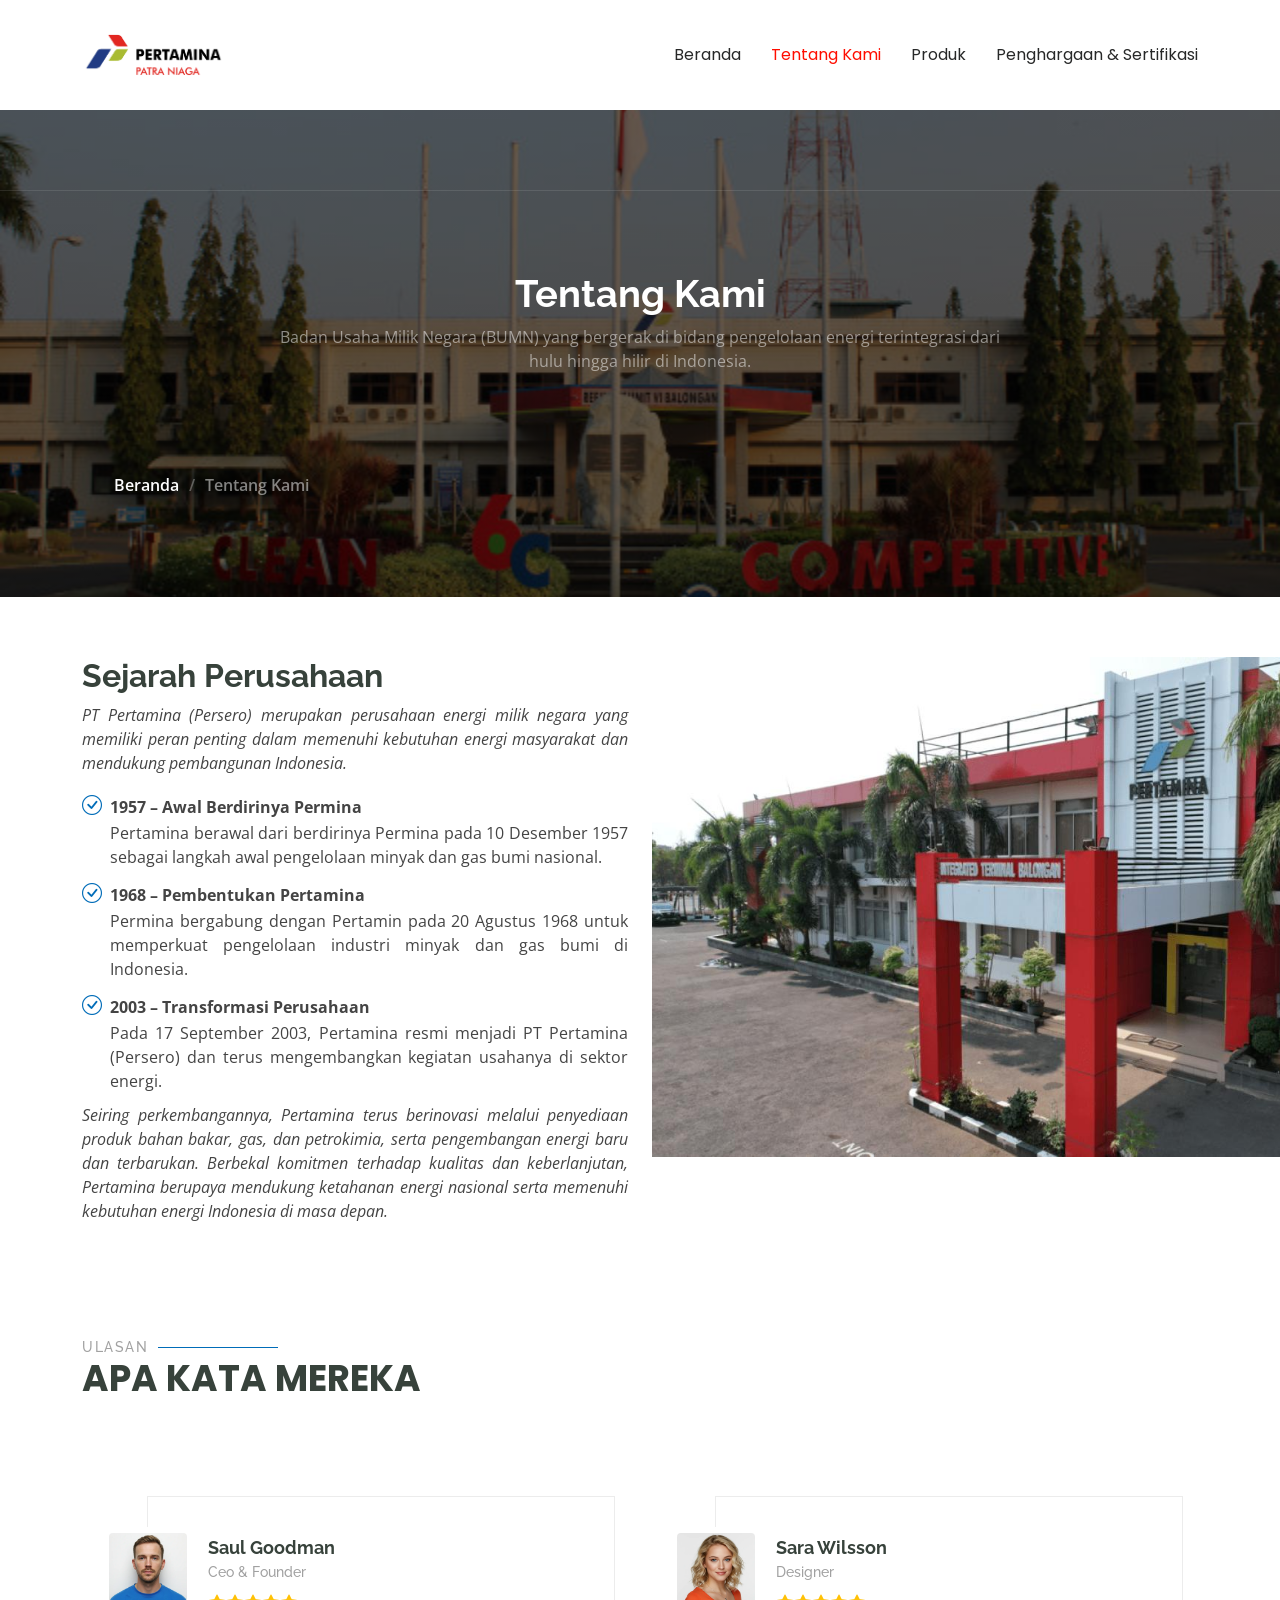
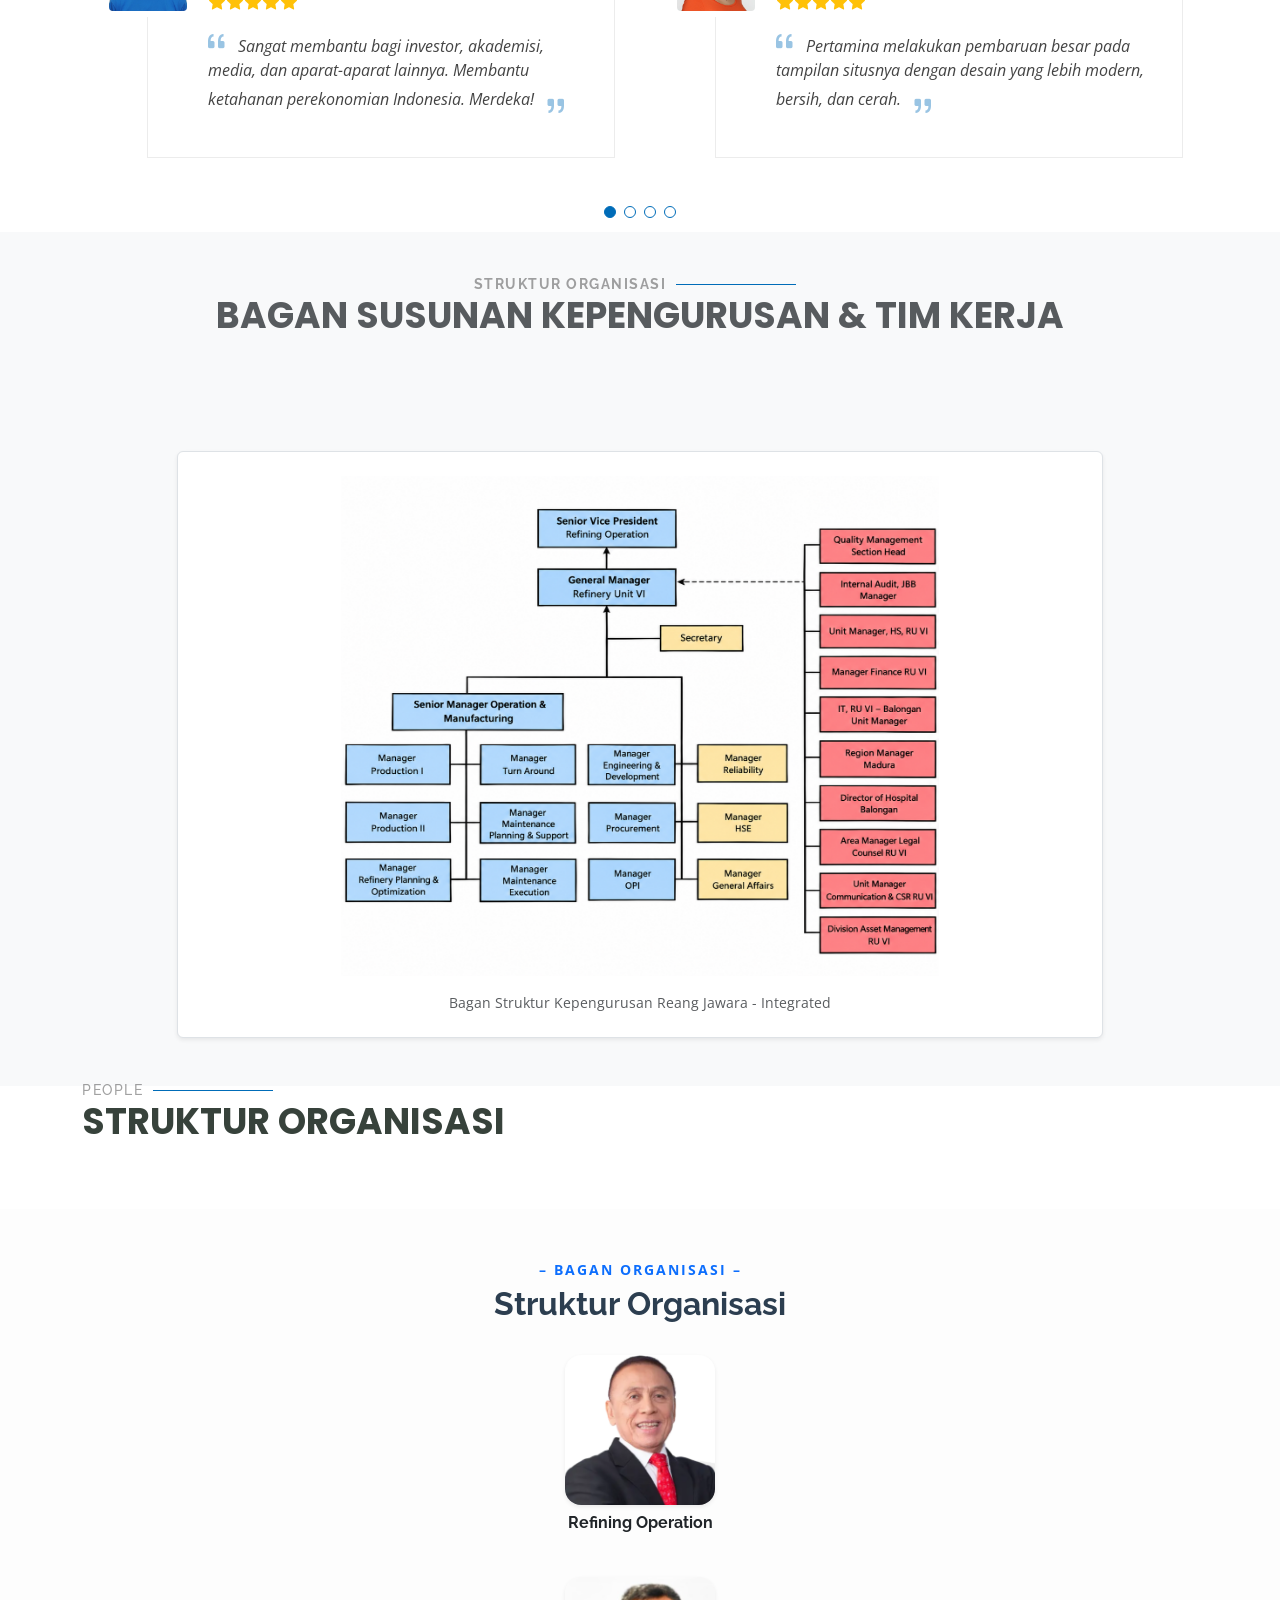
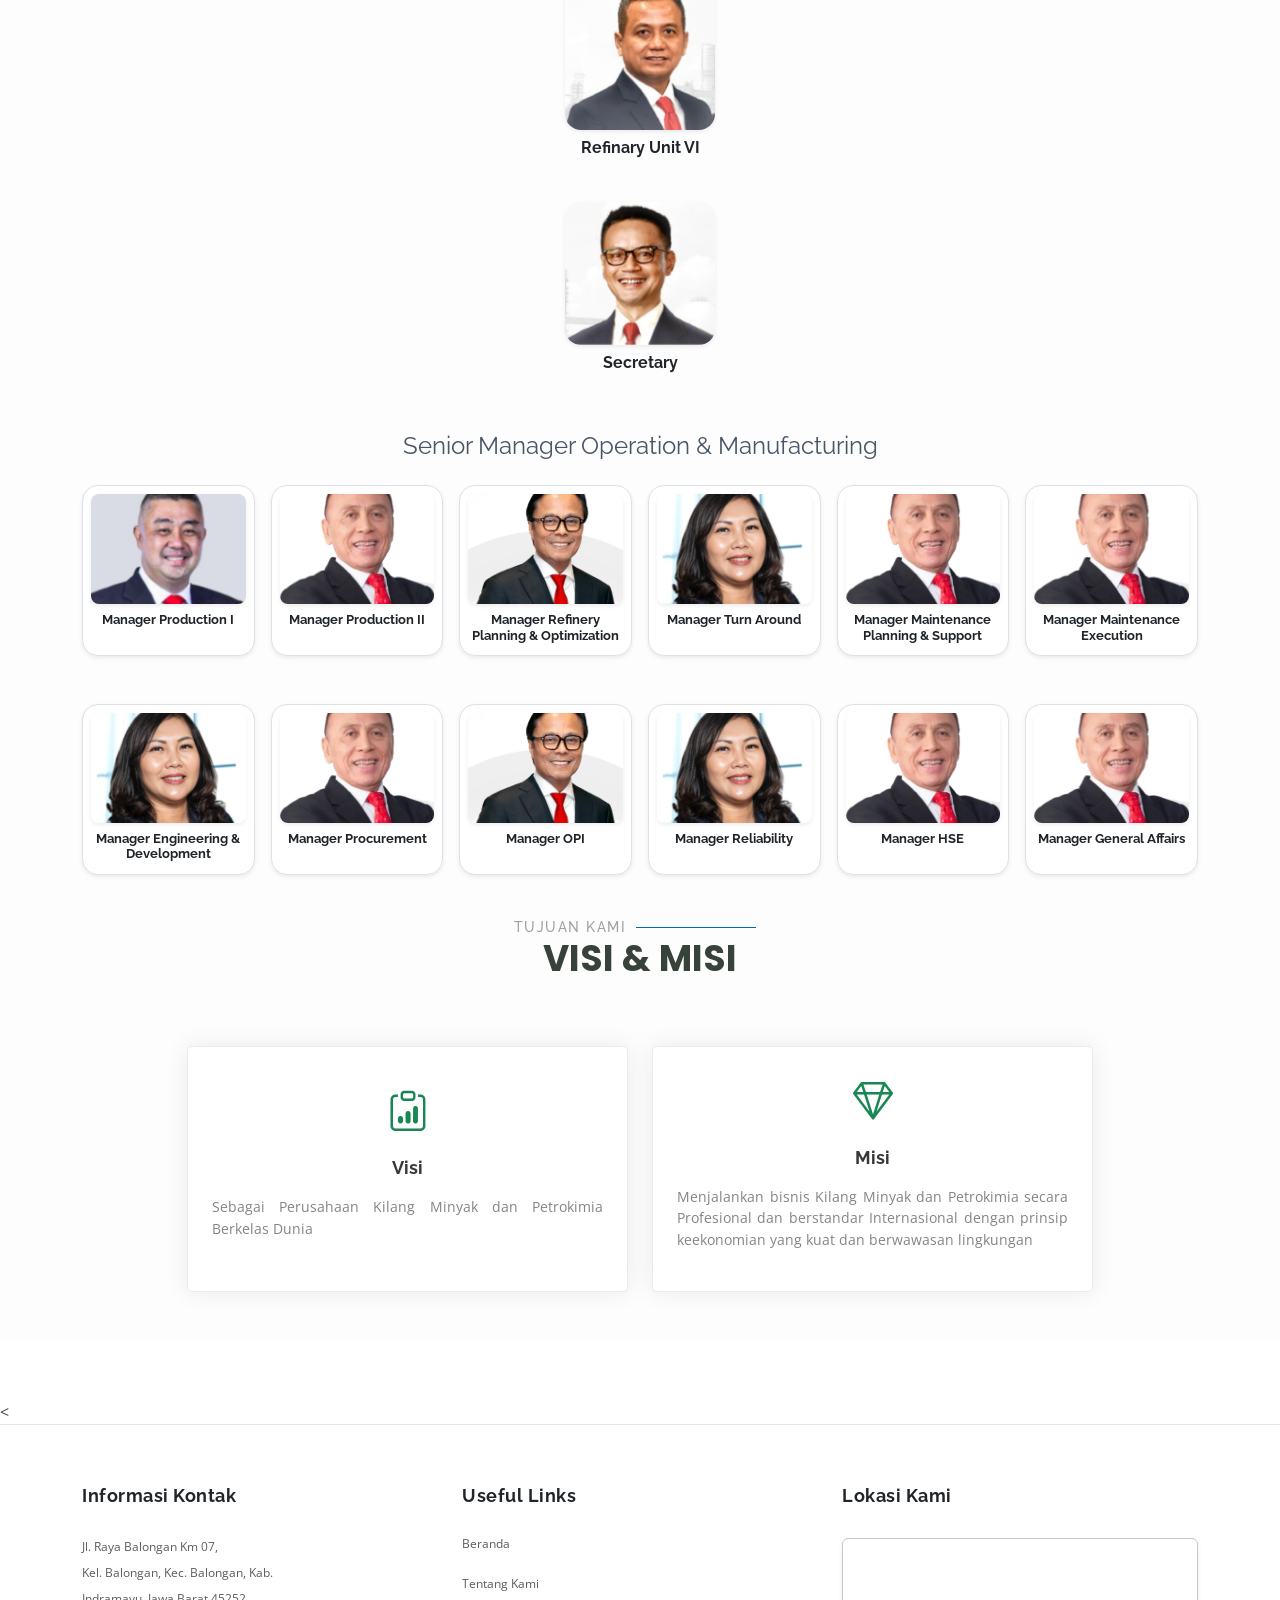
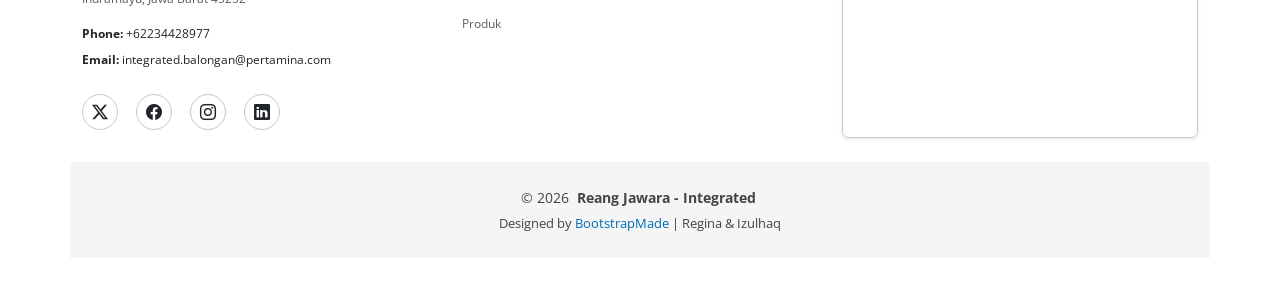
==== commit fb1b6bcd: "mengubah" ====
--- a/about.html
+++ b/about.html
@@ -339,7 +339,7 @@
       <div class="row justify-content-center">
         <div class="col-6 col-sm-4 col-md-3 col-lg-2">
           <div class="member-card p-2 text-center" 
-               onclick="openMemberModal('Nama SVP', 'Senior Vice President Refining Operation', 'assets/img/Mochamad Iriawan.png', 'Memimpin dan mengarahkan seluruh kegiatan operasional kilang serta memastikan keandalan sistem produksi secara menyeluruh.')">
+               onclick="openMemberModal('Senior Vice President Refining Operation', 'Memimpin dan mengarahkan seluruh kegiatan operasional kilang serta memastikan keandalan sistem produksi secara menyeluruh.')">
             <div class="img-wrapper mb-2">
               <img src="assets/img/Mochamad Iriawan.png" class="img-fluid rounded-4 shadow-sm" alt="Senior Vice President">
             </div>
@@ -354,9 +354,9 @@
       <div class="row justify-content-center">
         <div class="col-6 col-sm-4 col-md-3 col-lg-2">
           <div class="member-card p-2 text-center" 
-               onclick="openMemberModal('Nama GM', 'General Manager Refinery Unit VI', 'assets/img/Dony Oskaria.png', 'Bertanggung jawab penuh atas manajemen strategis dan operasional kilang minyak Pertamina RU VI Balongan.')">
+               onclick="openMemberModal('General Manager Refinery Unit VI', 'Bertanggung jawab penuh atas manajemen strategis dan operasional kilang minyak Pertamina RU VI Balongan.')">
             <div class="img-wrapper mb-2">
-              <img src="assets/img/Dony Oskaria.png" class="img-fluid rounded-4 shadow-sm" alt="General Manager">
+              <img src="assets/img/orang 1.png" class="img-fluid rounded-4 shadow-sm" alt="General Manager">
             </div>
             <h5 class="fw-bold mb-1 fs-6 text-dark">Refinary Unit VI</h5>
           </div>
@@ -369,9 +369,9 @@
       <div class="row justify-content-center">
         <div class="col-6 col-sm-4 col-md-3 col-lg-2">
           <div class="member-card p-2 text-center" 
-               onclick="openMemberModal('Nama Secretary', 'Secretary RU VI Balongan', 'assets/img/Raden Adjeng Sondaryani.png', 'Mengelola administrasi kesekretariatan, agenda pimpinan, dan koordinasi dokumen resmi perusahaan.')">
+               onclick="openMemberModal('Secretary RU VI Balongan','Mengelola administrasi kesekretariatan, agenda pimpinan, dan koordinasi dokumen resmi perusahaan.')">
             <div class="img-wrapper mb-2">
-              <img src="assets/img/Raden Adjeng Sondaryani.png" class="img-fluid rounded-4 shadow-sm" alt="Secretary">
+              <img src="assets/img/orang 2.png" class="img-fluid rounded-4 shadow-sm" alt="Secretary">
             </div>
             <h5 class="fw-bold mb-1 fs-6 text-dark">Secretary</h5>
           </div>
@@ -388,9 +388,9 @@
     <!-- 1. Manager Production I -->
     <div class="col-6 col-sm-4 col-md-3 custom-col-6">
       <div class="member-card p-2 text-center h-100 rounded-4 shadow-sm border bg-white" 
-           onclick="openMemberModal('Manager Production I', 'Manager Production I', 'assets/img/Raden Adjeng Sondaryani.png', 'Bertanggung jawab atas pengelolaan unit produksi pertama.')">
-        <div class="img-wrapper mb-2">
-          <img src="assets/img/Raden Adjeng Sondaryani.png" class="rounded-3 shadow-sm" alt="Manager Production I" style="width: 100%; height: 110px; object-fit: cover;" onclick="openImageModal('assets/img/Raden Adjeng Sondaryani.png')">
+           onclick="openMemberModal('Manager Production I', 'Bertanggung jawab atas pengelolaan unit produksi pertama.')">
+        <div class="img-wrapper mb-2">
+          <img src="assets/img/orang 4.png" class="rounded-3 shadow-sm" alt="Manager Production I" style="width: 100%; height: 110px; object-fit: cover;" onclick="openImageModal('assets/img/Raden Adjeng Sondaryani.png')">
         </div>
         <h5 class="fw-bold mb-1 text-dark" style="font-size: 0.8rem;">Manager Production I</h5>
       </div>
@@ -399,7 +399,7 @@
     <!-- 2. Manager Production II -->
     <div class="col-6 col-sm-4 col-md-3 custom-col-6">
       <div class="member-card p-2 text-center h-100 rounded-4 shadow-sm border bg-white" 
-           onclick="openMemberModal('Manager Production II', 'Manager Production II', 'assets/img/Mochamad Iriawan.png', 'Bertanggung jawab atas pengelolaan unit produksi kedua.')">
+           onclick="openMemberModal('Manager Production II','Bertanggung jawab atas pengelolaan unit produksi kedua.')">
         <div class="img-wrapper mb-2">
           <img src="assets/img/Mochamad Iriawan.png" class="rounded-3 shadow-sm" alt="Manager Production II" style="width: 100%; height: 110px; object-fit: cover;" onclick="openImageModal('assets/img/Mochamad Iriawan.png')">
         </div>
@@ -410,7 +410,7 @@
     <!-- 3. Manager Refinery Planning & Optimization -->
     <div class="col-6 col-sm-4 col-md-3 custom-col-6">
       <div class="member-card p-2 text-center h-100 rounded-4 shadow-sm border bg-white" 
-           onclick="openMemberModal('Manager Refinery Planning & Optimization', 'Manager Refinery Planning & Optimization', 'assets/img/Dony Oskaria.png', 'Melakukan perencanaan kilang dan optimalisasi operasional.')">
+           onclick="openMemberModal('Manager Refinery Planning & Optimization','Melakukan perencanaan kilang dan optimalisasi operasional.')">
         <div class="img-wrapper mb-2">
           <img src="assets/img/Dony Oskaria.png" class="rounded-3 shadow-sm" alt="Manager Refinery Planning & Optimization" style="width: 100%; height: 110px; object-fit: cover;" onclick="openImageModal('assets/img/Dony Oskaria.png')">
         </div>
@@ -421,7 +421,7 @@
     <!-- 4. Manager Turn Around -->
     <div class="col-6 col-sm-4 col-md-3 custom-col-6">
       <div class="member-card p-2 text-center h-100 rounded-4 shadow-sm border bg-white" 
-           onclick="openMemberModal('Manager Turn Around', 'Manager Turn Around', 'assets/img/Raden Adjeng Sondaryani.png', 'Mengelola perencanaan dan pelaksanaan program turn around kilang.')">
+           onclick="openMemberModal('Manager Turn Around','Mengelola perencanaan dan pelaksanaan program turn around kilang.')">
         <div class="img-wrapper mb-2">
           <img src="assets/img/Raden Adjeng Sondaryani.png" class="rounded-3 shadow-sm" alt="Manager Turn Around" style="width: 100%; height: 110px; object-fit: cover;" onclick="openImageModal('assets/img/Raden Adjeng Sondaryani.png')">
         </div>
@@ -432,7 +432,7 @@
     <!-- 5. Manager Maintenance Planning & Support -->
     <div class="col-6 col-sm-4 col-md-3 custom-col-6">
       <div class="member-card p-2 text-center h-100 rounded-4 shadow-sm border bg-white" 
-           onclick="openMemberModal('Manager Maintenance Planning & Support', 'Manager Maintenance Planning & Support', 'assets/img/Mochamad Iriawan.png', 'Mengatur strategi perencanaan dan dukungan teknis pemeliharaan.')">
+           onclick="openMemberModal('Manager Maintenance Planning & Support','Mengatur strategi perencanaan dan dukungan teknis pemeliharaan.')">
         <div class="img-wrapper mb-2">
           <img src="assets/img/Mochamad Iriawan.png" class="rounded-3 shadow-sm" alt="Manager Maintenance Planning & Support" style="width: 100%; height: 110px; object-fit: cover;" onclick="openImageModal('assets/img/Mochamad Iriawan.png')">
         </div>
@@ -443,7 +443,7 @@
     <!-- 6. Manager Maintenance Execution -->
     <div class="col-6 col-sm-4 col-md-3 custom-col-6">
       <div class="member-card p-2 text-center h-100 rounded-4 shadow-sm border bg-white" 
-           onclick="openMemberModal('Manager Maintenance Execution', 'Manager Maintenance Execution', 'assets/img/Mochamad Iriawan.png', 'Menjalankan eksekusi pemeliharaan alat dan fasilitas produksi.')">
+           onclick="openMemberModal('Manager Maintenance Execution','Menjalankan eksekusi pemeliharaan alat dan fasilitas produksi.')">
         <div class="img-wrapper mb-2">
           <img src="assets/img/Mochamad Iriawan.png" class="rounded-3 shadow-sm" alt="Manager Maintenance Execution" style="width: 100%; height: 110px; object-fit: cover;" onclick="openImageModal('assets/img/Mochamad Iriawan.png')">
         </div>
@@ -457,14 +457,14 @@
 
 <!-- ==================== 2. ENGINEERING & SUPPORT MANAGEMENT (6 Kolom Sejajar) ==================== -->
 <div class="mt-5" data-aos="fade-up">
-  <h3 class="fw-normal mb-4 text-center" style="color: #4a5568; font-size: 1.5rem;">Engineering & Support Management</h3>
+  
 
   <div class="row justify-content-center g-3">
     
     <!-- 1. Manager Engineering & Development -->
     <div class="col-6 col-sm-4 col-md-3 custom-col-6">
       <div class="member-card p-2 text-center h-100 rounded-4 shadow-sm border bg-white" 
-           onclick="openMemberModal('Manager Engineering & Development', 'Manager Engineering & Development', 'assets/img/Raden Adjeng Sondaryani.png', 'Menangani rekayasa teknik dan pengembangan fasilitas kilang.')">
+           onclick="openMemberModal('Manager Engineering & Development','Menangani rekayasa teknik dan pengembangan fasilitas kilang.')">
         <div class="img-wrapper mb-2">
           <img src="assets/img/Raden Adjeng Sondaryani.png" class="rounded-3 shadow-sm" alt="Manager Engineering" style="width: 100%; height: 110px; object-fit: cover;" onclick="openImageModal('assets/img/Raden Adjeng Sondaryani.png')">
         </div>
@@ -475,7 +475,7 @@
     <!-- 2. Manager Procurement -->
     <div class="col-6 col-sm-4 col-md-3 custom-col-6">
       <div class="member-card p-2 text-center h-100 rounded-4 shadow-sm border bg-white" 
-           onclick="openMemberModal('Manager Procurement', 'Manager Procurement', 'assets/img/Mochamad Iriawan.png', 'Mengelola pengadaan barang dan jasa perusahaan secara transparan.')">
+           onclick="openMemberModal('Manager Procurement','Mengelola pengadaan barang dan jasa perusahaan secara transparan.')">
         <div class="img-wrapper mb-2">
           <img src="assets/img/Mochamad Iriawan.png" class="rounded-3 shadow-sm" alt="Manager Procurement" style="width: 100%; height: 110px; object-fit: cover;" onclick="openImageModal('assets/img/Mochamad Iriawan.png')">
         </div>
@@ -486,7 +486,7 @@
     <!-- 3. Manager OPI -->
     <div class="col-6 col-sm-4 col-md-3 custom-col-6">
       <div class="member-card p-2 text-center h-100 rounded-4 shadow-sm border bg-white" 
-           onclick="openMemberModal('Manager OPI', 'Manager OPI', 'assets/img/Dony Oskaria.png', 'Mengelola optimalisasi proses dan kinerja operasional perusahaan.')">
+           onclick="openMemberModal('Manager OPI', 'Mengelola optimalisasi proses dan kinerja operasional perusahaan.')">
         <div class="img-wrapper mb-2">
           <img src="assets/img/Dony Oskaria.png" class="rounded-3 shadow-sm" alt="Manager OPI" style="width: 100%; height: 110px; object-fit: cover;" onclick="openImageModal('assets/img/Dony Oskaria.png')">
         </div>
@@ -497,7 +497,7 @@
     <!-- 4. Manager Reliability -->
     <div class="col-6 col-sm-4 col-md-3 custom-col-6">
       <div class="member-card p-2 text-center h-100 rounded-4 shadow-sm border bg-white" 
-           onclick="openMemberModal('Manager Reliability', 'Manager Reliability', 'assets/img/Raden Adjeng Sondaryani.png', 'Menjaga keandalan peralatan kilang agar beroperasi dengan performa optimal.')">
+           onclick="openMemberModal('Manager Reliability','Menjaga keandalan peralatan kilang agar beroperasi dengan performa optimal.')">
         <div class="img-wrapper mb-2">
           <img src="assets/img/Raden Adjeng Sondaryani.png" class="rounded-3 shadow-sm" alt="Manager Reliability" style="width: 100%; height: 110px; object-fit: cover;" onclick="openImageModal('assets/img/Raden Adjeng Sondaryani.png')">
         </div>
@@ -508,7 +508,7 @@
     <!-- 5. Manager HSE -->
     <div class="col-6 col-sm-4 col-md-3 custom-col-6">
       <div class="member-card p-2 text-center h-100 rounded-4 shadow-sm border bg-white" 
-           onclick="openMemberModal('Manager HSE', 'Manager HSE', 'assets/img/Mochamad Iriawan.png', 'Memastikan aspek Health, Safety, and Environment diterapkan secara ketat.')">
+           onclick="openMemberModal('Manager HSE','Memastikan aspek Health, Safety, and Environment diterapkan secara ketat.')">
         <div class="img-wrapper mb-2">
           <img src="assets/img/Mochamad Iriawan.png" class="rounded-3 shadow-sm" alt="Manager HSE" style="width: 100%; height: 110px; object-fit: cover;" onclick="openImageModal('assets/img/Mochamad Iriawan.png')">
         </div>
@@ -519,7 +519,7 @@
     <!-- 6. Manager General Affairs -->
     <div class="col-6 col-sm-4 col-md-3 custom-col-6">
       <div class="member-card p-2 text-center h-100 rounded-4 shadow-sm border bg-white" 
-           onclick="openMemberModal('Manager General Affairs', 'Manager General Affairs', 'assets/img/Mochamad Iriawan.png', 'Mengurus urusan umum, fasilitas, dan hubungan eksternal perusahaan.')">
+           onclick="openMemberModal('Manager General Affairs','Mengurus urusan umum, fasilitas, dan hubungan eksternal perusahaan.')">
         <div class="img-wrapper mb-2">
           <img src="assets/img/Mochamad Iriawan.png" class="rounded-3 shadow-sm" alt="Manager General Affairs" style="width: 100%; height: 110px; object-fit: cover;" onclick="openImageModal('assets/img/Mochamad Iriawan.png')">
         </div>
@@ -548,8 +548,7 @@
         <button type="button" class="btn-close shadow-none" data-bs-dismiss="modal" aria-label="Close"></button>
       </div>
       <div class="modal-body text-center px-4 pb-4">
-        <!-- Foto Besar dalam Pop-up -->
-        <img id="modalImage" src="" alt="Foto Profil" class="rounded-4 shadow mb-3" style="width: 140px; height: 140px; object-fit: cover;">
+       
         
         <!-- Nama & Jabatan -->
         <h4 id="modalName" class="fw-bold text-dark mb-1 fs-5"></h4>
@@ -718,9 +717,6 @@
  
    
   </footer>
-<!-- ======= Footer Tunggal yang Bersih & Rapi ======= -->
-<<!-- ======= Footer Tunggal 3 Kolom dengan Link Sosial Media Asli ======= -->
-    </footer>
 <!-- ======= Footer Tunggal yang Bersih & Rapi ======= -->
 <<!-- ======= Footer Tunggal 3 Kolom dengan Link Sosial Media Asli ======= -->
 <footer id="footer" class="footer" style="background-color: #ffffff; color: #444444; padding: 60px 0 30px 0; border-top: 1px solid #e5e5e5;">
@@ -747,7 +743,7 @@
           <a href="https://www.facebook.com/pertamina" target="_blank" title="Facebook Pertamina RU VI" class="d-flex align-items-center justify-content-center text-dark rounded-circle border border-secondary-subtle" style="width: 36px; height: 36px; background: #ffffff;"><i class="bi bi-facebook"></i></a>
           
           <!-- Instagram Resmi Pertamina RU VI Balongan -->
-          <a href="" target="_blank" title="Instagram Pertamina RU6" class="d-flex align-items-center justify-content-center text-dark rounded-circle border border-secondary-subtle" style="width: 36px; height: 36px; background: #ffffff;"><i class="bi bi-instagram"></i></a>
+          <a href="https://www.instagram.com/pertamina_ru6?rpxt=bHRnaTBoOHUwYjhy" target="_blank" title="Instagram Pertamina RU6" class="d-flex align-items-center justify-content-center text-dark rounded-circle border border-secondary-subtle" style="width: 36px; height: 36px; background: #ffffff;"><i class="bi bi-instagram"></i></a>
           
           <!-- LinkedIn Resmi Pertamina -->
           <a href="https://www.linkedin.com/company/pertamina/" target="_blank" title="LinkedIn Pertamina" class="d-flex align-items-center justify-content-center text-dark rounded-circle border border-secondary-subtle" style="width: 36px; height: 36px; background: #ffffff;"><i class="bi bi-linkedin"></i></a>
@@ -759,8 +755,8 @@
         <h4 style="color: #212529; font-size: 1.1rem; font-weight: 700; letter-spacing: 0.5px; margin-bottom: 20px;">Useful Links</h4>
         <ul style="list-style: none; padding: 0; margin: 0;" class="d-flex flex-column gap-2">
           <li><a href="index.html" class="text-muted text-decoration-none small">Beranda</a></li>
-          <li><a href="about.html" class="text-muted text-decoration-none small">Tentang Kita</a></li>
-          <li><a href="products.html" class="text-muted text-decoration-none small">Produk</a></li>
+          <li><a href="about.html" class="text-muted text-decoration-none small">Tentang Kami</a></li>
+          <li><a href="courses.html" class="text-muted text-decoration-none small">Produk</a></li>
         </ul>
       </div>
 
@@ -782,17 +778,20 @@
 
     </div>
 
-<!-- ======= SECTION TERHUBUNG DENGAN KAMI & FOOTER BARU ======= -->
-<!-- ======= Footer Abu-Abu dengan 3 Kolom (Termasuk Maps) ======= -->
-<footer id="footer" class="footer" style="background-color: #f8f9fa; color: #444444; padding: 60px 0 30px 0; border-top: 1px solid #e5e5e5;">
-  <div class="container">
-    <div class="row gy-4">
-      
-   
-
-    </div>
-  </div>
-</section>
+
+    </div>
+
+    <div class="container copyright text-center mt-4">
+      <p>&copy; 2026 <strong class="px-1 sitename">Reang Jawara - Integrated</strong></p>
+      <div class="credits">
+        <!-- All the links in the footer should remain intact. -->
+        <!-- You can delete the links only if you've purchased the pro version. -->
+        <!-- Licensing information: https://bootstrapmade.com/license/ -->
+        Designed by <a href="https://bootstrapmade.com/">BootstrapMade</a> | Regina &amp; Izulhaq
+      </div>
+    </div>
+
+  </footer>
   <!-- Scroll Top -->
   <a href="#" id="scroll-top" class="scroll-top d-flex align-items-center justify-content-center"><i class="bi bi-arrow-up-short"></i></a>
 
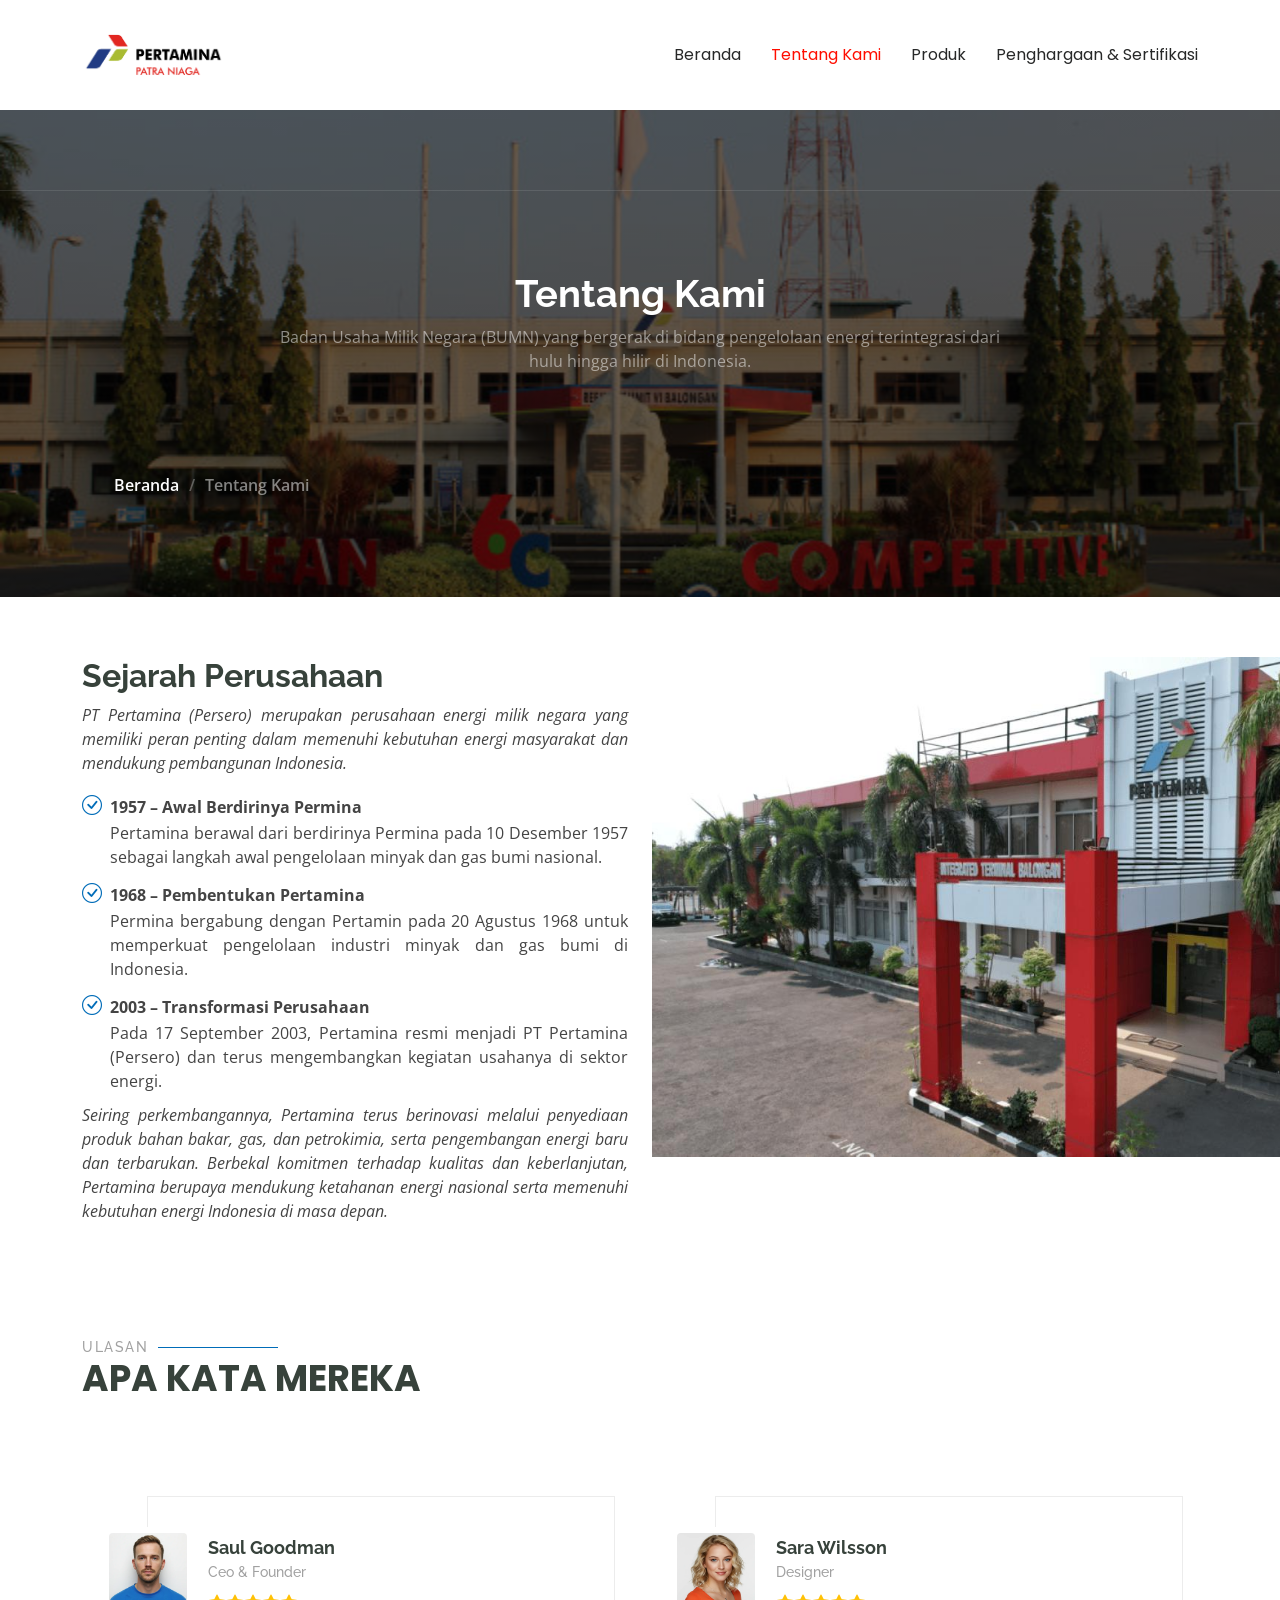
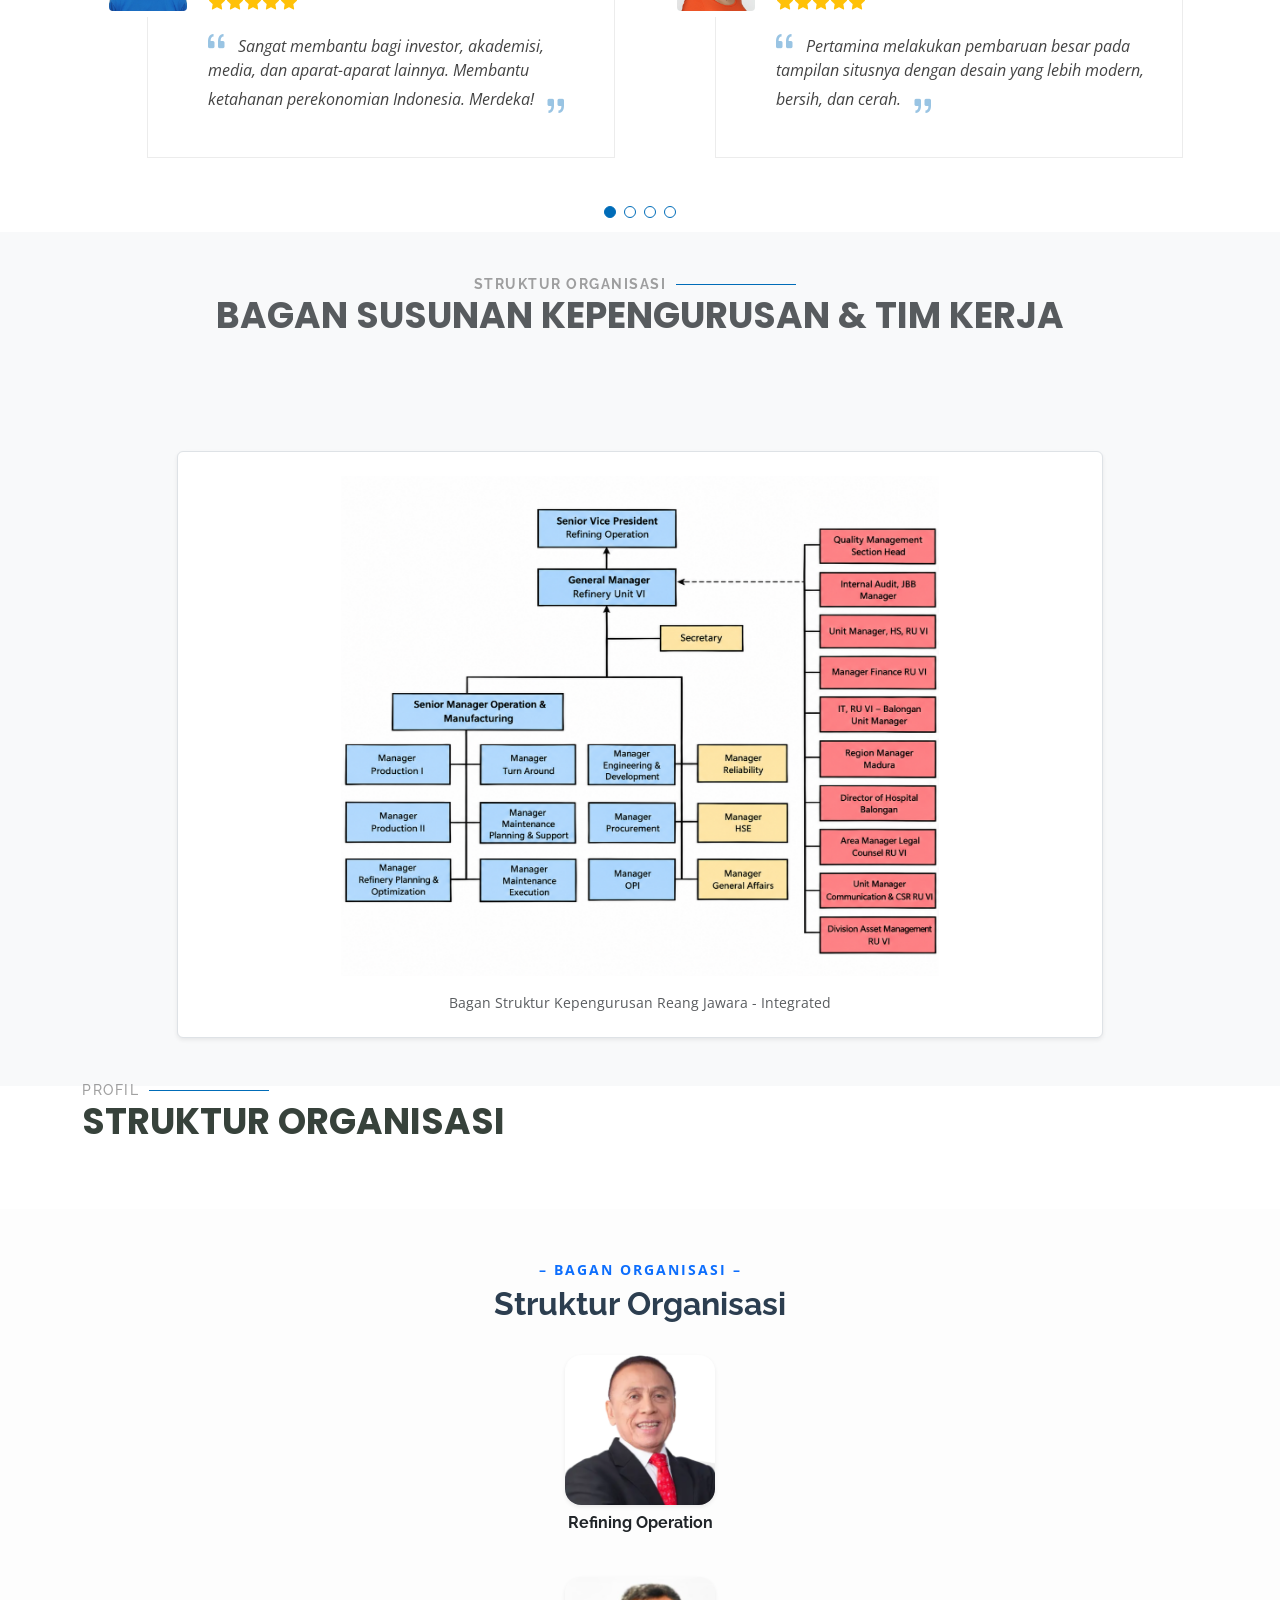
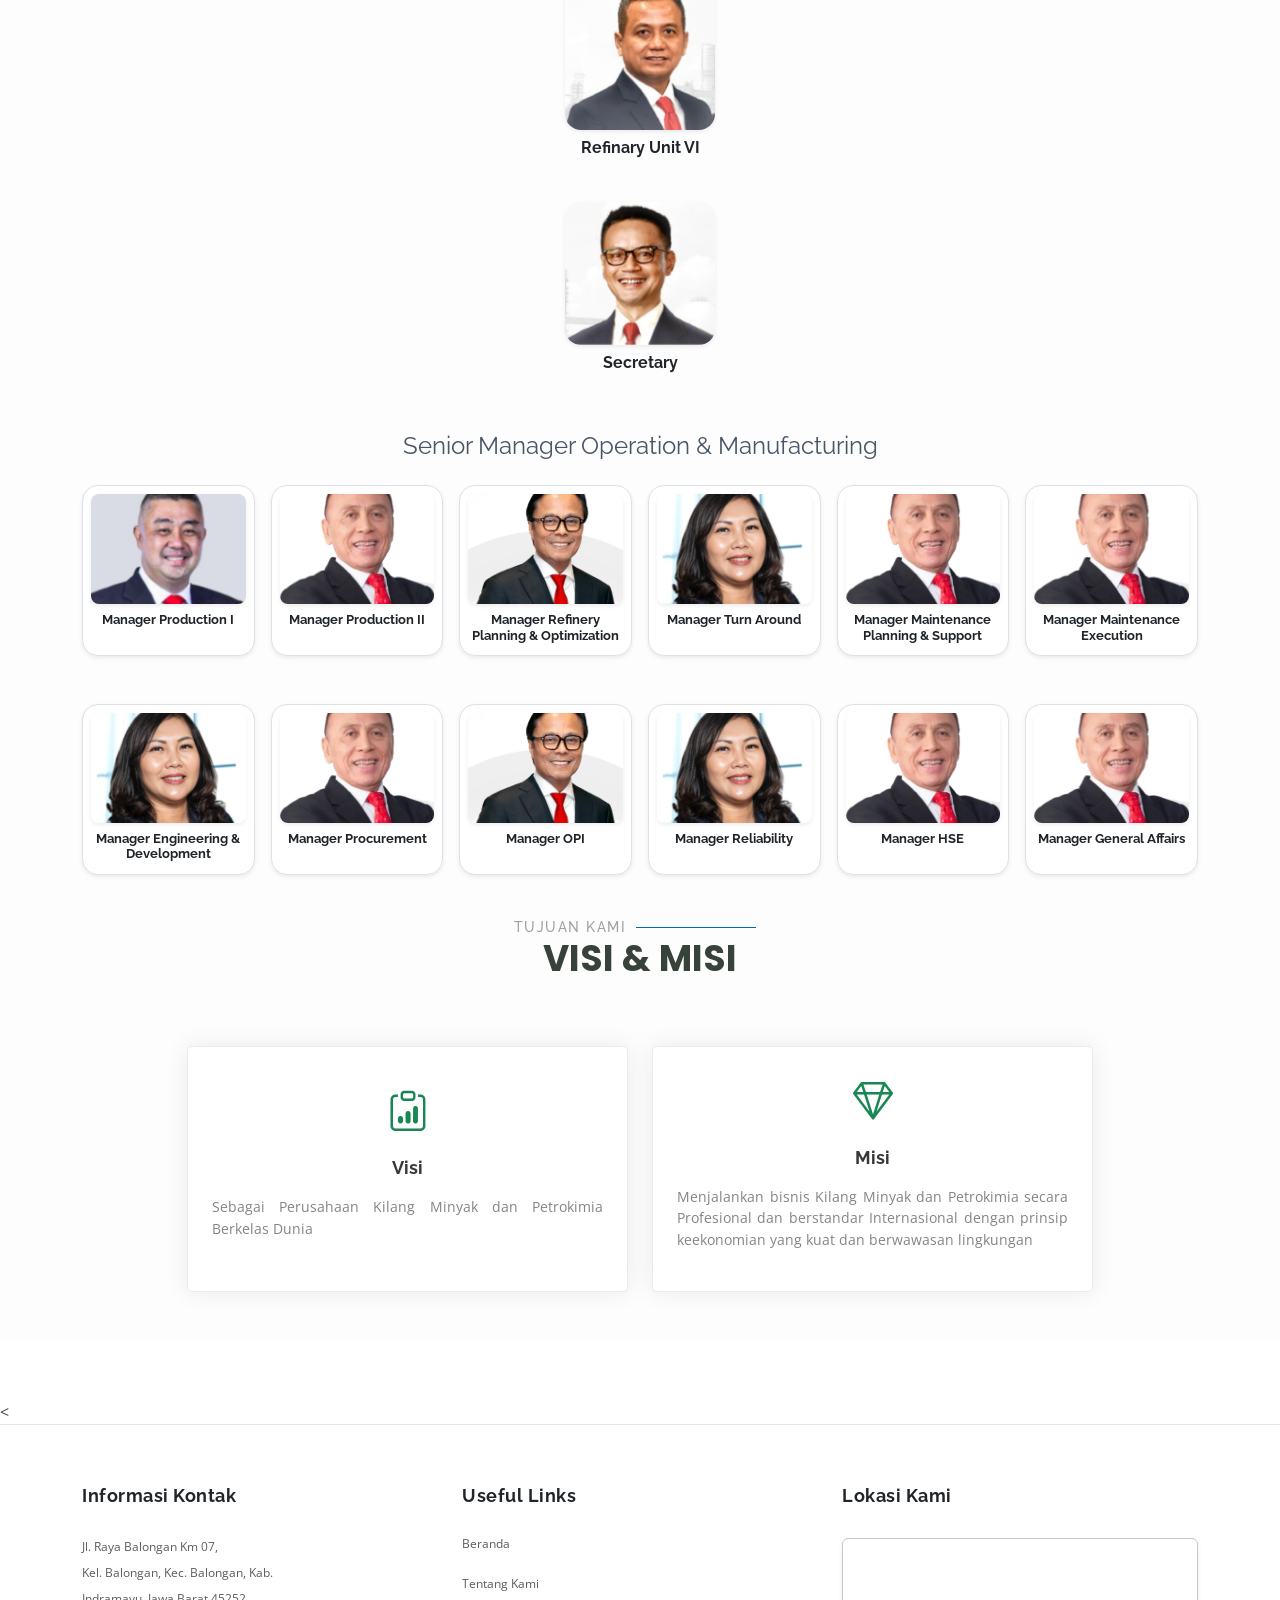
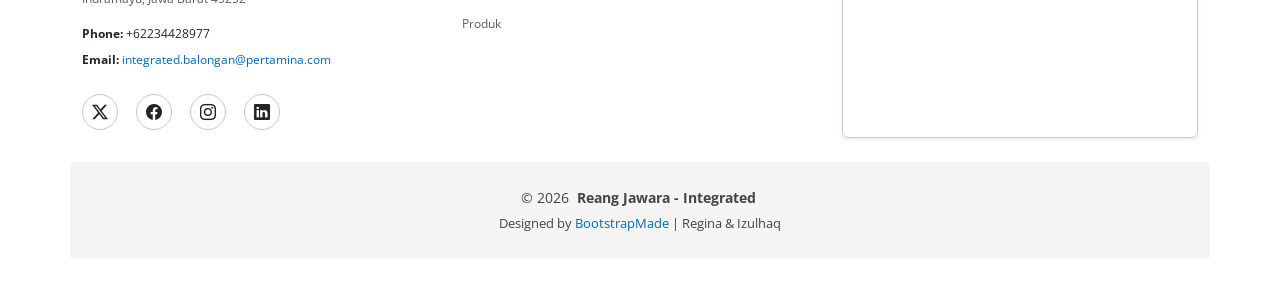
==== commit 296a1218: "tambah" ====
--- a/about.html
+++ b/about.html
@@ -315,7 +315,7 @@
 </section><!-- End Structure Section -->
        <!-- Section Title -->
       <div class="container section-title" data-aos="fade-up">
-        <h2>People</h2>
+        <h2>Profil</h2>
         <p>STRUKTUR ORGANISASI </p>
       </div><!-- End Section Title -->
 
@@ -732,7 +732,12 @@
         <p class="text-muted small mb-3">Indramayu, Jawa Barat 45252</p>
         
         <p class="text-dark small mb-2"><strong>Phone:</strong> +62234428977</p>
-        <p class="text-dark small mb-4"><strong>Email:</strong> integrated.balongan@pertamina.com</p>
+        <p class="text-dark small mb-4">
+  <strong>Email:</strong> 
+  <a href="https://mail.google.com/mail/?view=cm&fs=1&to=integrated.balongan@pertamina.com&su=Pesan%20dan%20Pertanyaan%20-%20Website%20Pertamina%20Balongan&body=Yth.%20Tim%20Pertamina%20RU%20VI%20Balongan,%0A%0ADengan%20hormat,%0A%0ASaya%20menghubungi%20pihak%20Pertamina%20RU%20VI%20Balongan%20untuk%20menyampaikan%20pertanyaan%20atau%20informasi%20terkait%20kegiatan,%20layanan,%20maupun%20produk%20Pertamina.%0A%0AAdapun%20hal%20yang%20ingin%20saya%20sampaikan%20adalah%20sebagai%20berikut:%0A%0A[Silakan%20tuliskan%20pesan%20atau%20pertanyaan%20Anda%20di%20sini]%0A%0ADemikian%20pesan%20ini%20saya%20sampaikan.%20Atas%20perhatian%20dan%20respons%20yang%20diberikan,%20saya%20mengucapkan%20terima%20kasih.%0A%0AHormat%20saya,%0A[Nama%20Pengirim]%0A[Nomor%20Telepon]%0A[Alamat%20Email]" target="_blank">
+    integrated.balongan@pertamina.com
+  </a>
+</p>
         
         <!-- Ikon Sosial Media Bulat dengan Link Asli -->
         <div class="social-links d-flex gap-2">
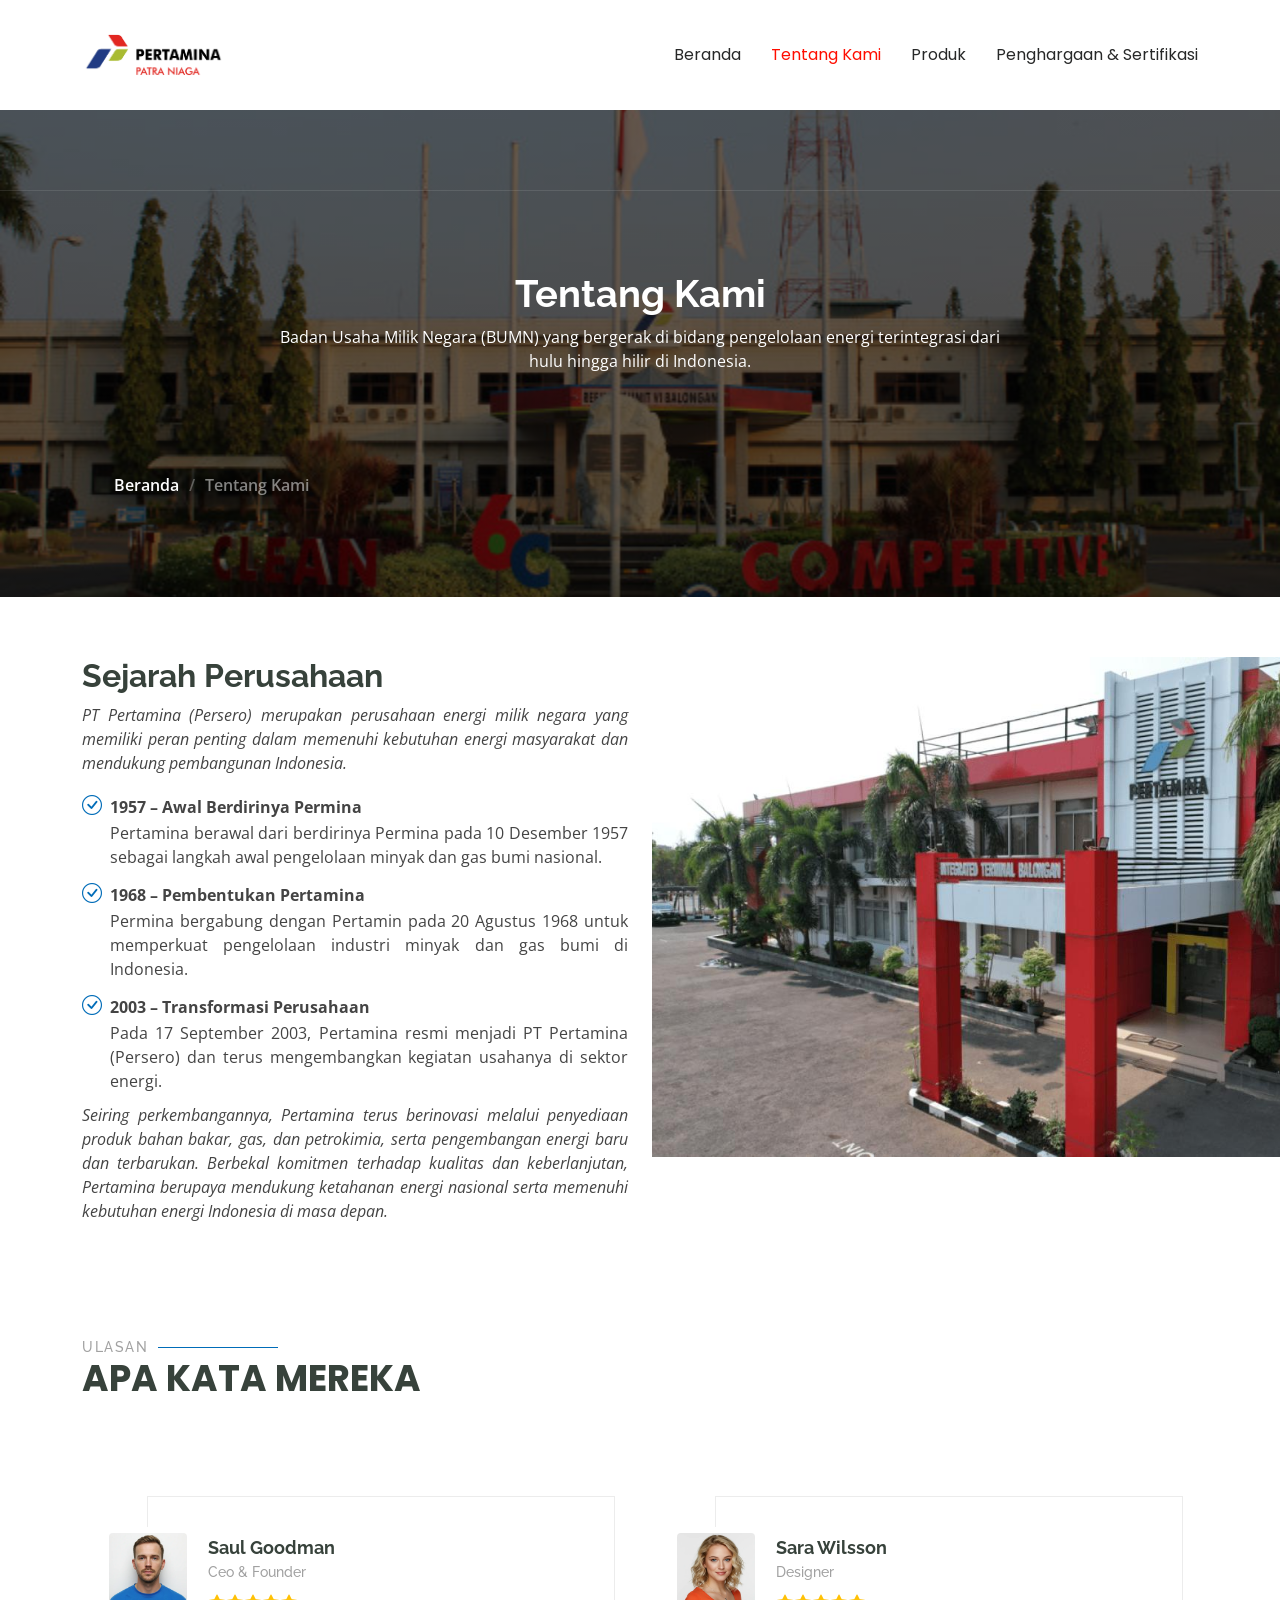
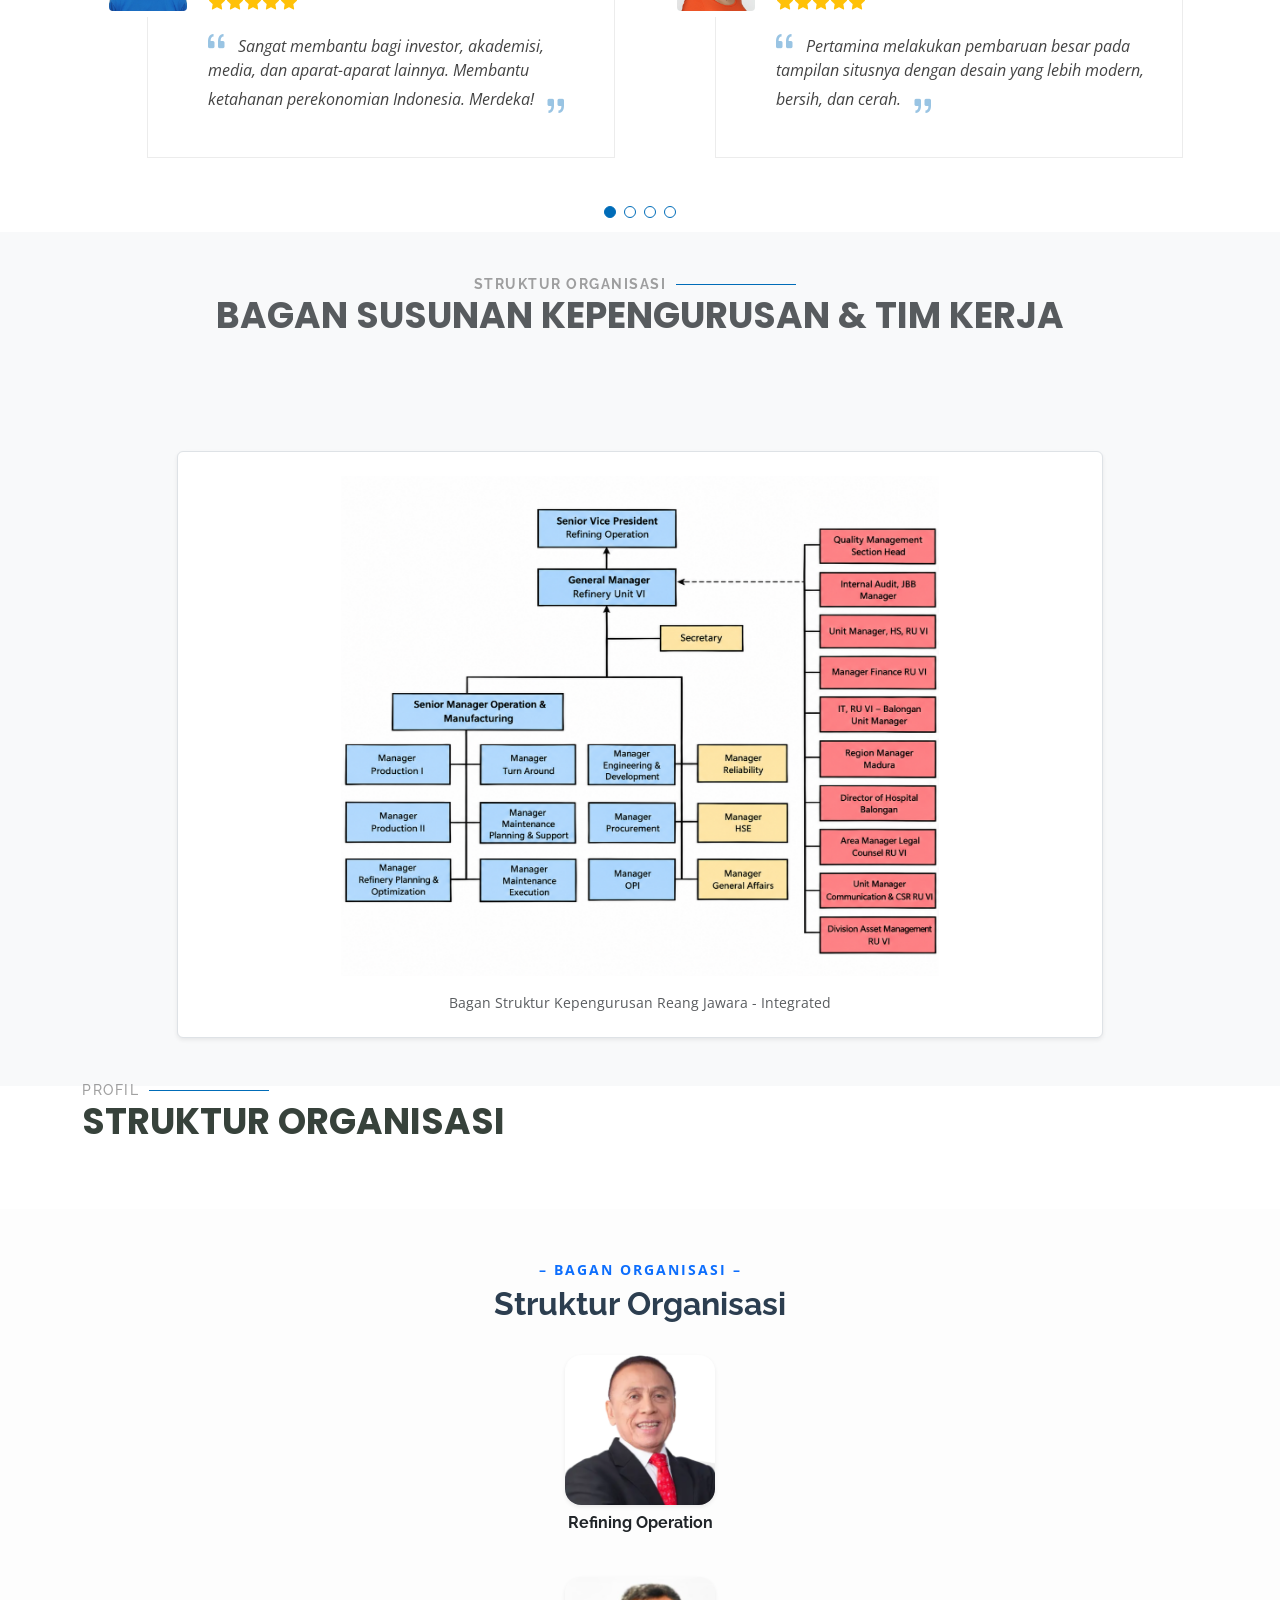
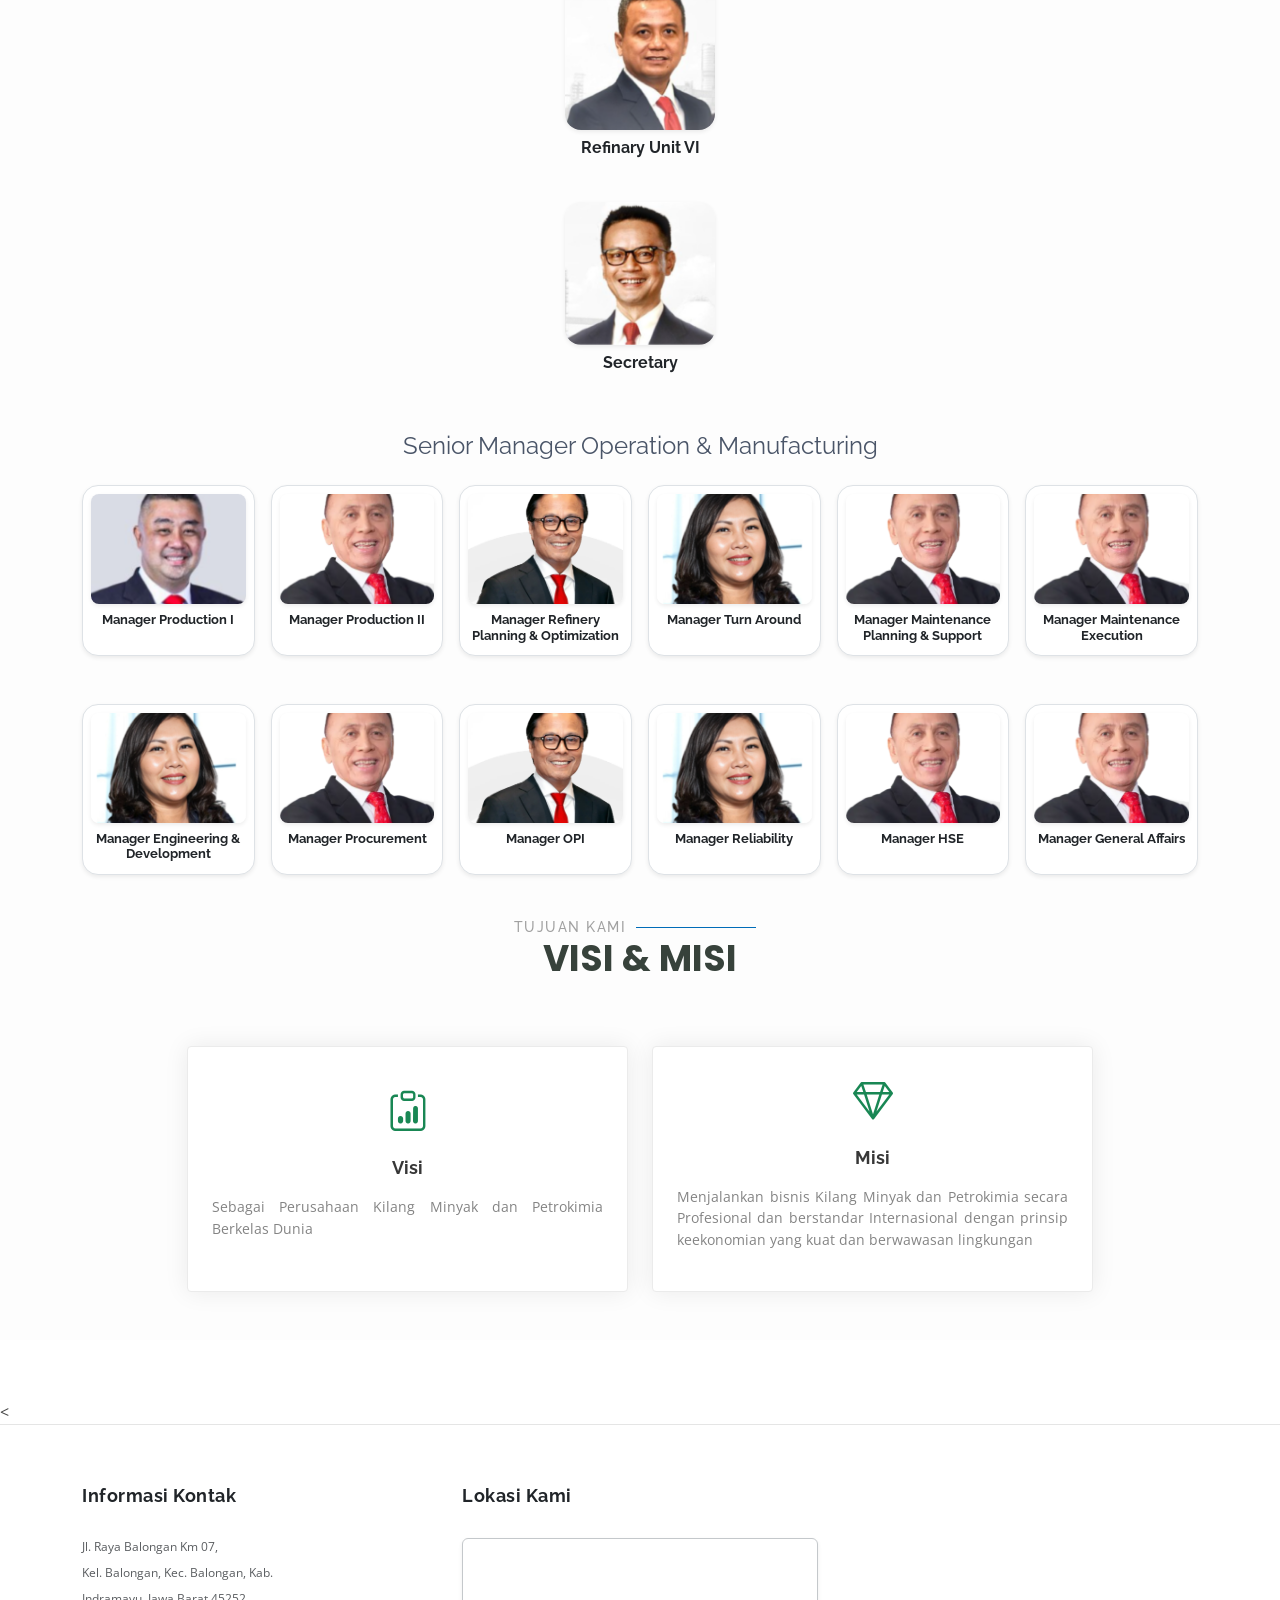
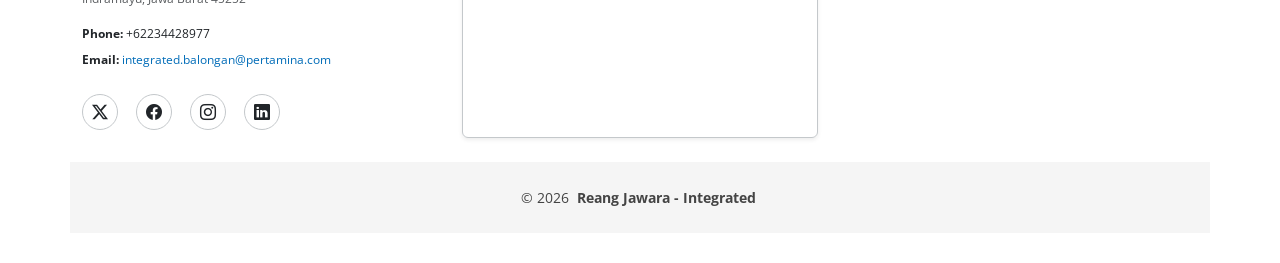
==== commit 104af5db: "revisi" ====
--- a/about.html
+++ b/about.html
@@ -4,13 +4,13 @@
 <head>
   <meta charset="utf-8">
   <meta content="width=device-width, initial-scale=1.0" name="viewport">
-  <title>List of Product - Mentor Bootstrap Template</title>
+  <title>Reang Jawara - Integrated Terminal Balongan</title>
   <meta name="description" content="">
   <meta name="keywords" content="">
 
   <!-- Favicons -->
-  <link href="assets/img/favicon.png" rel="icon">
-  <link href="assets/img/apple-touch-icon.png" rel="apple-touch-icon">
+  <link href="assets/img/logo pertamina patra niaga.png" rel="icon">
+  <link href="assets/img/logo pertamina patra niaga.png" rel="apple-touch-icon">
 
   <!-- Fonts -->
   <link href="https://fonts.googleapis.com" rel="preconnect">
@@ -38,14 +38,12 @@
 
 <body class="about-page">
 
-  <header id="header" class="header d-flex align-items-center sticky-top">
-    <div class="container-fluid container-xl position-relative d-flex align-items-center">
-
-      <a href="index.html" class="logo d-flex align-items-center me-auto">
-        <!-- Uncomment the line below if you also wish to use an image logo -->
-        <!-- <img src="assets/img/logo.webp" alt=""> -->
+ <header id="header" class="header d-flex align-items-center sticky-top">
+  <div class="container-fluid container-xl position-relative d-flex align-items-center">
+
+    <div class="logo d-flex align-items-center me-auto">
       <img src="assets/img/logo pertamina patra niaga.png" alt="Logo Pertamina Patra Niaga" style="max-height: 80px;">
-      </a>
+    </div>
 
       <nav id="navmenu" class="navmenu">
         <ul>
@@ -74,7 +72,7 @@
       <div class="row d-flex justify-content-center text-center">
         <div class="col-lg-8">
           <h1 class="text-white">Tentang Kami<br></h1>
-          <p class="mb-0 text-white-50">Badan Usaha Milik Negara (BUMN) yang bergerak di bidang pengelolaan energi terintegrasi dari hulu hingga hilir di Indonesia.</p>
+          <p class="mb-0 text-white">Badan Usaha Milik Negara (BUMN) yang bergerak di bidang pengelolaan energi terintegrasi dari hulu hingga hilir di Indonesia.</p>
         </div>
       </div>
     </div>
@@ -734,10 +732,30 @@
         <p class="text-dark small mb-2"><strong>Phone:</strong> +62234428977</p>
         <p class="text-dark small mb-4">
   <strong>Email:</strong> 
-  <a href="https://mail.google.com/mail/?view=cm&fs=1&to=integrated.balongan@pertamina.com&su=Pesan%20dan%20Pertanyaan%20-%20Website%20Pertamina%20Balongan&body=Yth.%20Tim%20Pertamina%20RU%20VI%20Balongan,%0A%0ADengan%20hormat,%0A%0ASaya%20menghubungi%20pihak%20Pertamina%20RU%20VI%20Balongan%20untuk%20menyampaikan%20pertanyaan%20atau%20informasi%20terkait%20kegiatan,%20layanan,%20maupun%20produk%20Pertamina.%0A%0AAdapun%20hal%20yang%20ingin%20saya%20sampaikan%20adalah%20sebagai%20berikut:%0A%0A[Silakan%20tuliskan%20pesan%20atau%20pertanyaan%20Anda%20di%20sini]%0A%0ADemikian%20pesan%20ini%20saya%20sampaikan.%20Atas%20perhatian%20dan%20respons%20yang%20diberikan,%20saya%20mengucapkan%20terima%20kasih.%0A%0AHormat%20saya,%0A[Nama%20Pengirim]%0A[Nomor%20Telepon]%0A[Alamat%20Email]" target="_blank">
+  <a href="mailto:integrated.balongan@pertamina.com?subject=Pesan%20dan%20Pertanyaan%20-%20Website%20Pertamina%20Balongan&body=Yth.%20Tim%20Pertamina%20RU%20VI%20Balongan,%0A%0ADengan%20hormat,%0A%0ASaya%20menghubungi%20pihak%20Pertamina%20RU%20VI%20Balongan%20untuk%20menyampaikan%20pertanyaan%20atau%20informasi%20terkait%20kegiatan,%20layanan,%20maupun%20produk%20Pertamina.%0A%0AAdapun%20hal%20yang%20ingin%20saya%20sampaikan%20adalah%20sebagai%20berikut:%0A%0A[Silakan%20tuliskan%20pesan%20atau%20pertanyaan%20Anda%20di%20sini]%0A%0ADemikian%20pesan%20ini%20saya%20sampaikan.%20Atas%20perhatian%20dan%20respons%20yang%20diberikan,%20saya%20mengucapkan%20terima%20kasih.%0A%0AHormat%20saya,%0A[Nama%20Pengirim]%0A[Nomor%20Telepon]%0A[Alamat%20Email]" 
+     onclick="openEmail(event)">
     integrated.balongan@pertamina.com
   </a>
 </p>
+
+<script>
+function openEmail(event) {
+  // Deteksi jika pengguna membuka melalui HP/Tablet
+  const isMobile = /Android|webOS|iPhone|iPad|iPod|BlackBerry|IEMobile|Opera Mini/i.test(navigator.userAgent);
+  
+  if (!isMobile) {
+    // Jika di Laptop/PC, hentikan mailto dan buka Web Gmail di tab baru
+    event.preventDefault();
+    const to = "integrated.balongan@pertamina.com";
+    const subject = encodeURIComponent("Pesan dan Pertanyaan - Website Pertamina Balongan");
+    const body = encodeURIComponent("Yth. Tim Pertamina RU VI Balongan,\n\nDengan hormat,\n\nSaya menghubungi pihak Pertamina RU VI Balongan untuk menyampaikan pertanyaan atau informasi terkait kegiatan, layanan, maupun produk Pertamina.\n\nAdapun hal yang ingin saya sampaikan adalah sebagai berikut:\n\n[Silakan tuliskan pesan atau pertanyaan Anda di sini]\n\nDemikian pesan ini saya sampaikan. Atas perhatian dan respons yang diberikan, saya mengucapkan terima kasih.\n\nHormat saya,\n[Nama Pengirim]\n[Nomor Telepon]\n[Alamat Email]");
+    
+    const gmailUrl = `https://mail.google.com/mail/?view=cm&fs=1&to=${to}&su=${subject}&body=${body}`;
+    window.open(gmailUrl, '_blank');
+  }
+  // Jika di HP, browser akan otomatis menjalankan link mailto bawaan
+}
+</script>
         
         <!-- Ikon Sosial Media Bulat dengan Link Asli -->
         <div class="social-links d-flex gap-2">
@@ -755,15 +773,7 @@
         </div>
       </div>
 
-      <!-- Kolom 2: Useful Links -->
-      <div class="col-lg-4 col-md-6 footer-links">
-        <h4 style="color: #212529; font-size: 1.1rem; font-weight: 700; letter-spacing: 0.5px; margin-bottom: 20px;">Useful Links</h4>
-        <ul style="list-style: none; padding: 0; margin: 0;" class="d-flex flex-column gap-2">
-          <li><a href="index.html" class="text-muted text-decoration-none small">Beranda</a></li>
-          <li><a href="about.html" class="text-muted text-decoration-none small">Tentang Kami</a></li>
-          <li><a href="courses.html" class="text-muted text-decoration-none small">Produk</a></li>
-        </ul>
-      </div>
+      
 
       <!-- Kolom 3: Google Maps Interaktif -->
       <div class="col-lg-4 col-md-12 footer-maps">
@@ -788,12 +798,7 @@
 
     <div class="container copyright text-center mt-4">
       <p>&copy; 2026 <strong class="px-1 sitename">Reang Jawara - Integrated</strong></p>
-      <div class="credits">
-        <!-- All the links in the footer should remain intact. -->
-        <!-- You can delete the links only if you've purchased the pro version. -->
-        <!-- Licensing information: https://bootstrapmade.com/license/ -->
-        Designed by <a href="https://bootstrapmade.com/">BootstrapMade</a> | Regina &amp; Izulhaq
-      </div>
+     
     </div>
 
   </footer>
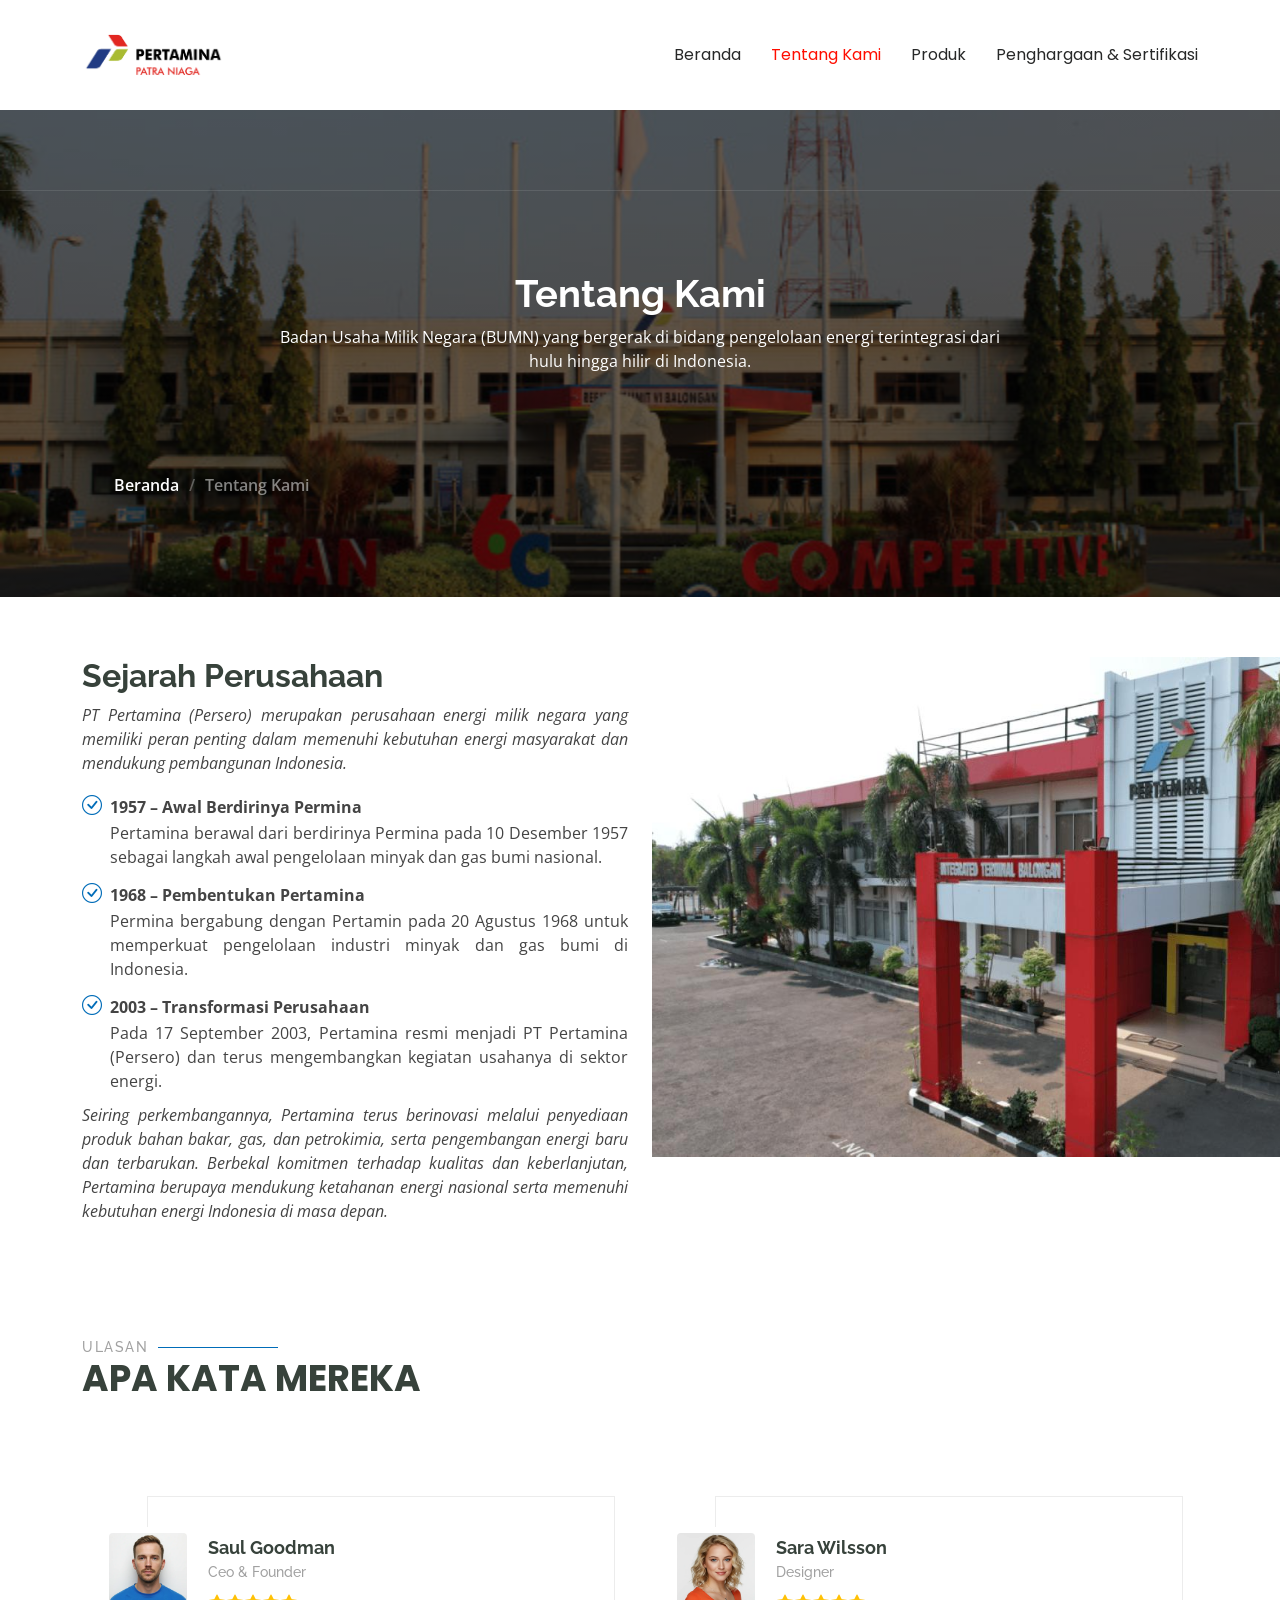
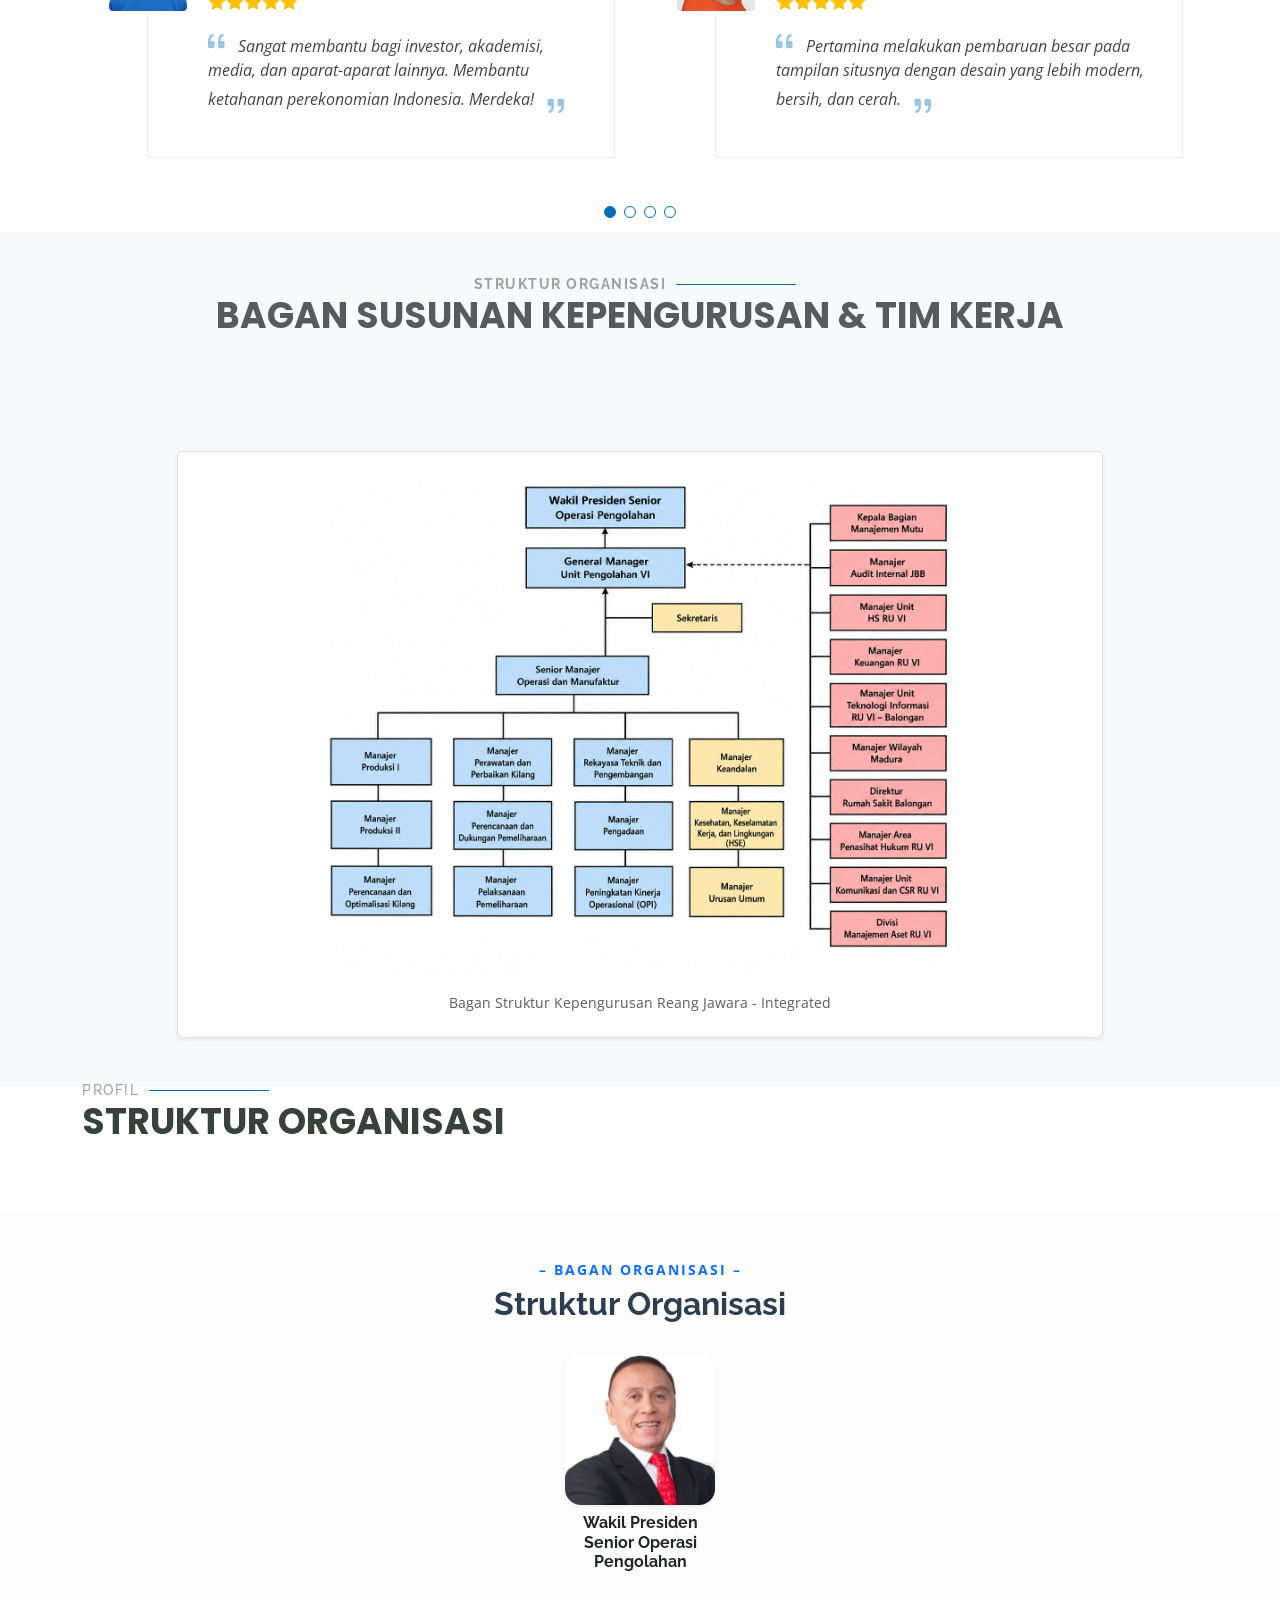
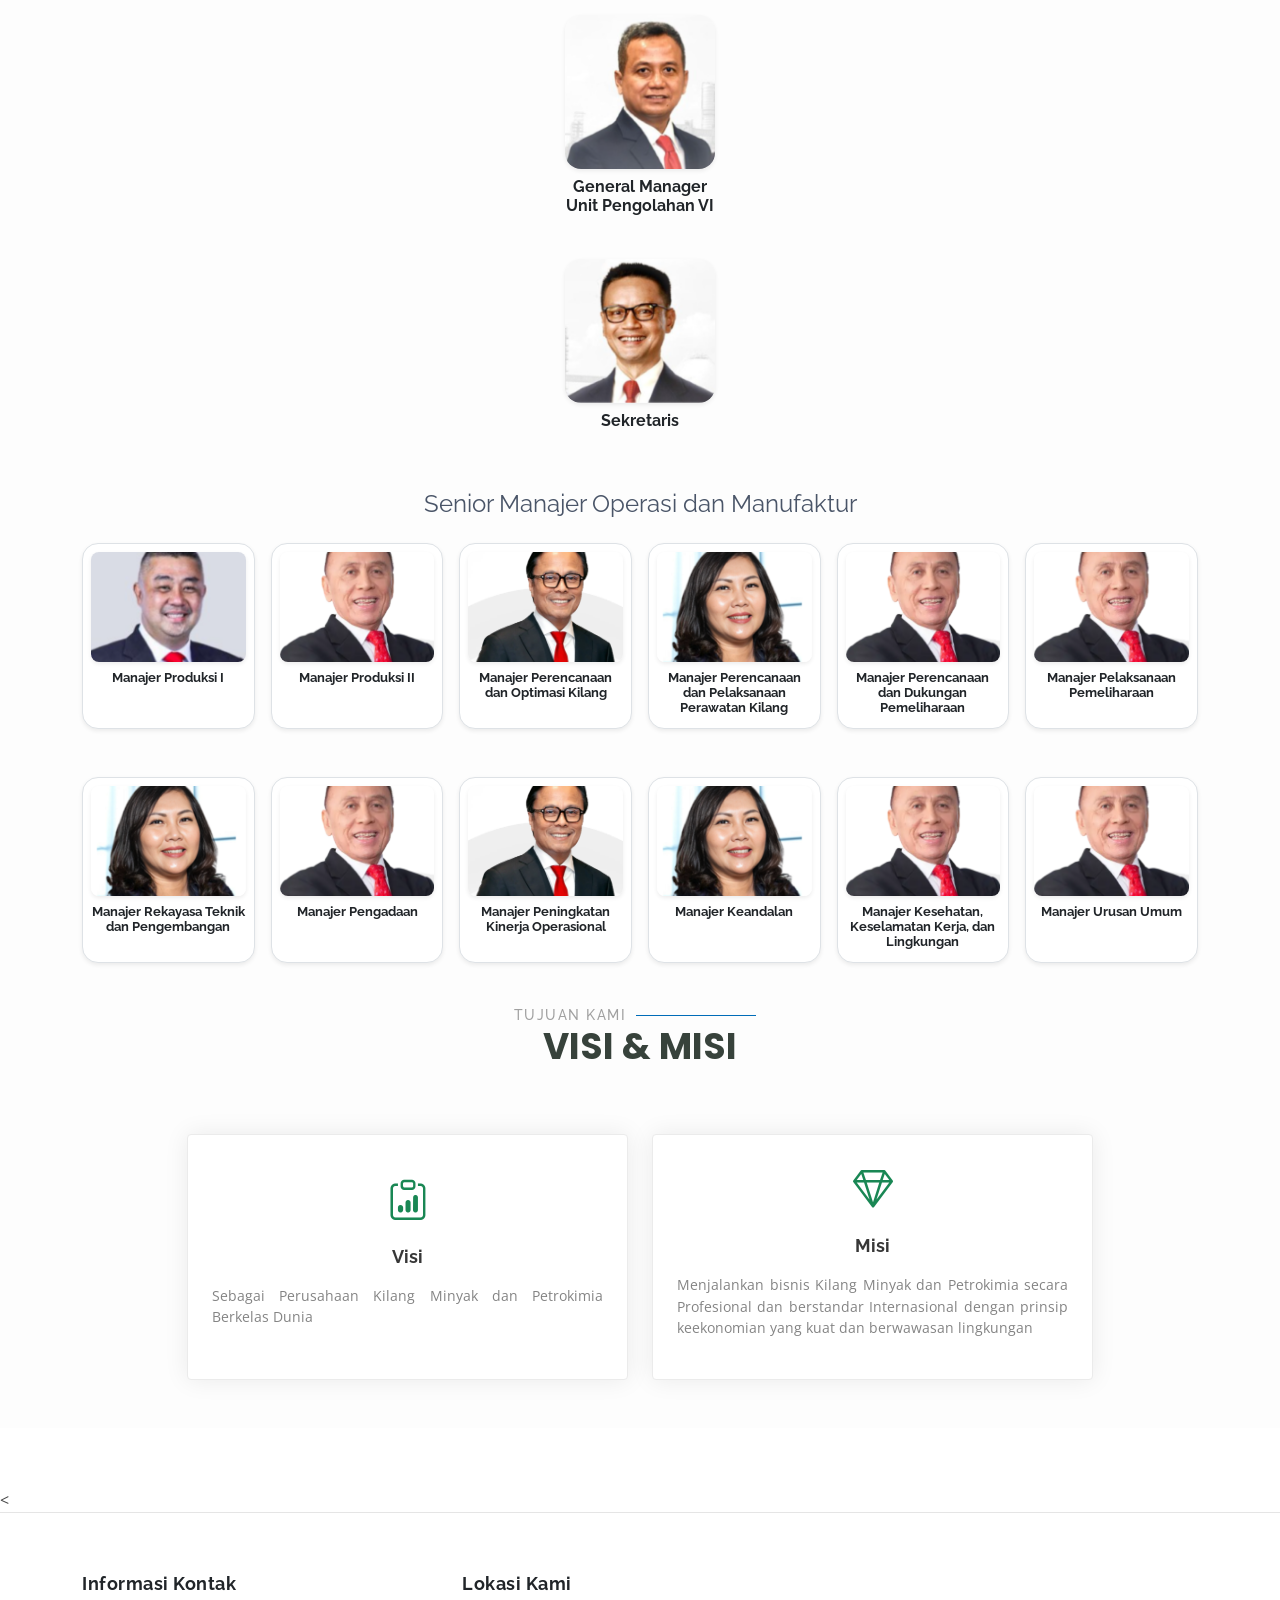
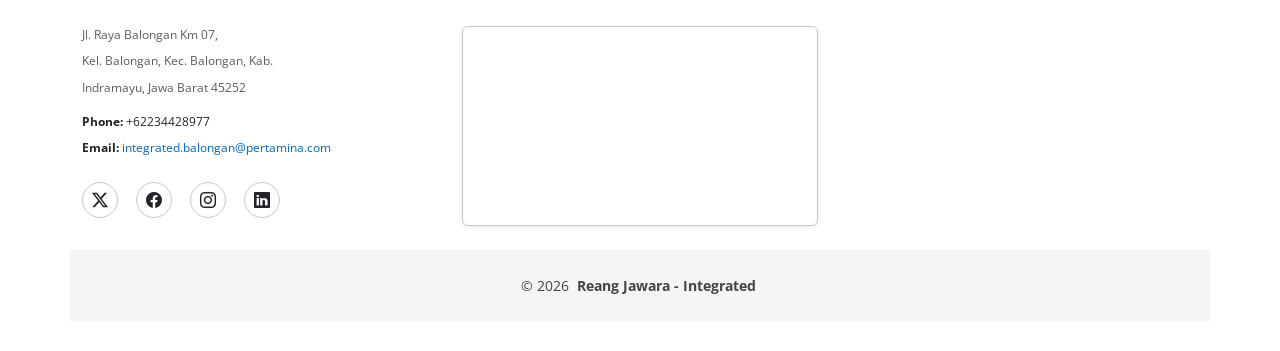
==== commit bcdeda8a: "struktur" ====
--- a/about.html
+++ b/about.html
@@ -286,7 +286,7 @@
         
         <!-- Opsi A: Jika menggunakan Gambar Bagan (Rekomendasi agar rapi) -->
         <div class="org-chart-image-box bg-white p-4 rounded shadow-sm border">
-          <img src="assets/img/struktur.png" alt="Struktur Organisasi Pertamina Balongan" class="img-fluid rounded" style="max-height: 500px; width: 100%; object-fit: contain;">
+          <img src="assets/img/Bagan Organisasi .png" alt="Struktur Organisasi Pertamina Balongan" class="img-fluid rounded" style="max-height: 500px; width: 100%; object-fit: contain;">
           <p class="text-muted small mt-3 mb-0">Bagan Struktur Kepengurusan Reang Jawara - Integrated</p>
         </div>
 
@@ -337,11 +337,11 @@
       <div class="row justify-content-center">
         <div class="col-6 col-sm-4 col-md-3 col-lg-2">
           <div class="member-card p-2 text-center" 
-               onclick="openMemberModal('Senior Vice President Refining Operation', 'Memimpin dan mengarahkan seluruh kegiatan operasional kilang serta memastikan keandalan sistem produksi secara menyeluruh.')">
+               onclick="openMemberModal('Wakil Presiden Senior Operasi Pengolahan', 'Memimpin dan mengarahkan seluruh kegiatan operasional kilang serta memastikan keandalan sistem produksi secara menyeluruh.')">
             <div class="img-wrapper mb-2">
-              <img src="assets/img/Mochamad Iriawan.png" class="img-fluid rounded-4 shadow-sm" alt="Senior Vice President">
+              <img src="assets/img/Mochamad Iriawan.png" class="img-fluid rounded-4 shadow-sm" alt="Wakil Presiden Senior">
             </div>
-            <h5 class="fw-bold mb-1 fs-6 text-dark">Refining Operation</h5>
+            <h5 class="fw-bold mb-1 fs-6 text-dark">Wakil Presiden Senior Operasi Pengolahan</h5>
           </div>
         </div>
       </div>
@@ -352,11 +352,11 @@
       <div class="row justify-content-center">
         <div class="col-6 col-sm-4 col-md-3 col-lg-2">
           <div class="member-card p-2 text-center" 
-               onclick="openMemberModal('General Manager Refinery Unit VI', 'Bertanggung jawab penuh atas manajemen strategis dan operasional kilang minyak Pertamina RU VI Balongan.')">
+               onclick="openMemberModal('General Manager Unit Pengolahan VI', 'Bertanggung jawab penuh atas manajemen strategis dan operasional kilang minyak Pertamina RU VI Balongan.')">
             <div class="img-wrapper mb-2">
               <img src="assets/img/orang 1.png" class="img-fluid rounded-4 shadow-sm" alt="General Manager">
             </div>
-            <h5 class="fw-bold mb-1 fs-6 text-dark">Refinary Unit VI</h5>
+            <h5 class="fw-bold mb-1 fs-6 text-dark">General Manager Unit Pengolahan VI</h5>
           </div>
         </div>
       </div>
@@ -367,11 +367,11 @@
       <div class="row justify-content-center">
         <div class="col-6 col-sm-4 col-md-3 col-lg-2">
           <div class="member-card p-2 text-center" 
-               onclick="openMemberModal('Secretary RU VI Balongan','Mengelola administrasi kesekretariatan, agenda pimpinan, dan koordinasi dokumen resmi perusahaan.')">
+               onclick="openMemberModal('Sekretaris RU VI Balongan','Mengelola administrasi kesekretariatan, agenda pimpinan, dan koordinasi dokumen resmi perusahaan.')">
             <div class="img-wrapper mb-2">
-              <img src="assets/img/orang 2.png" class="img-fluid rounded-4 shadow-sm" alt="Secretary">
+              <img src="assets/img/orang 2.png" class="img-fluid rounded-4 shadow-sm" alt="Sekretaris">
             </div>
-            <h5 class="fw-bold mb-1 fs-6 text-dark">Secretary</h5>
+            <h5 class="fw-bold mb-1 fs-6 text-dark">Sekretaris</h5>
           </div>
         </div>
       </div>
@@ -379,73 +379,73 @@
 
 <!-- ==================== 1. SENIOR MANAGER OPERATION & MANUFACTURING (6 Kolom Sejajar) ==================== -->
 <div class="mt-5" data-aos="fade-up">
-  <h3 class="fw-normal mb-4 text-center" style="color: #4a5568; font-size: 1.5rem;">Senior Manager Operation & Manufacturing</h3>
+  <h3 class="fw-normal mb-4 text-center" style="color: #4a5568; font-size: 1.5rem;">Senior Manajer Operasi dan Manufaktur</h3>
 
   <div class="row justify-content-center g-3">
     
     <!-- 1. Manager Production I -->
     <div class="col-6 col-sm-4 col-md-3 custom-col-6">
       <div class="member-card p-2 text-center h-100 rounded-4 shadow-sm border bg-white" 
-           onclick="openMemberModal('Manager Production I', 'Bertanggung jawab atas pengelolaan unit produksi pertama.')">
-        <div class="img-wrapper mb-2">
-          <img src="assets/img/orang 4.png" class="rounded-3 shadow-sm" alt="Manager Production I" style="width: 100%; height: 110px; object-fit: cover;" onclick="openImageModal('assets/img/Raden Adjeng Sondaryani.png')">
-        </div>
-        <h5 class="fw-bold mb-1 text-dark" style="font-size: 0.8rem;">Manager Production I</h5>
+           onclick="openMemberModal('Manajer Produksi I', 'Bertanggung jawab atas pengelolaan unit produksi pertama.')">
+        <div class="img-wrapper mb-2">
+          <img src="assets/img/orang 4.png" class="rounded-3 shadow-sm" alt="Manajer Produksi I" style="width: 100%; height: 110px; object-fit: cover;" onclick="openImageModal('assets/img/Raden Adjeng Sondaryani.png')">
+        </div>
+        <h5 class="fw-bold mb-1 text-dark" style="font-size: 0.8rem;">Manajer Produksi I</h5>
       </div>
     </div>
 
     <!-- 2. Manager Production II -->
     <div class="col-6 col-sm-4 col-md-3 custom-col-6">
       <div class="member-card p-2 text-center h-100 rounded-4 shadow-sm border bg-white" 
-           onclick="openMemberModal('Manager Production II','Bertanggung jawab atas pengelolaan unit produksi kedua.')">
+           onclick="openMemberModal('Manajer Produksi II','Bertanggung jawab atas pengelolaan unit produksi kedua.')">
         <div class="img-wrapper mb-2">
           <img src="assets/img/Mochamad Iriawan.png" class="rounded-3 shadow-sm" alt="Manager Production II" style="width: 100%; height: 110px; object-fit: cover;" onclick="openImageModal('assets/img/Mochamad Iriawan.png')">
         </div>
-        <h5 class="fw-bold mb-1 text-dark" style="font-size: 0.8rem;">Manager Production II</h5>
+        <h5 class="fw-bold mb-1 text-dark" style="font-size: 0.8rem;">Manajer Produksi II</h5>
       </div>
     </div>
 
     <!-- 3. Manager Refinery Planning & Optimization -->
     <div class="col-6 col-sm-4 col-md-3 custom-col-6">
       <div class="member-card p-2 text-center h-100 rounded-4 shadow-sm border bg-white" 
-           onclick="openMemberModal('Manager Refinery Planning & Optimization','Melakukan perencanaan kilang dan optimalisasi operasional.')">
-        <div class="img-wrapper mb-2">
-          <img src="assets/img/Dony Oskaria.png" class="rounded-3 shadow-sm" alt="Manager Refinery Planning & Optimization" style="width: 100%; height: 110px; object-fit: cover;" onclick="openImageModal('assets/img/Dony Oskaria.png')">
-        </div>
-        <h5 class="fw-bold mb-1 text-dark" style="font-size: 0.8rem;">Manager Refinery Planning & Optimization</h5>
+           onclick="openMemberModal('Manajer Perencanaan dan Optimasi Kilang','Melakukan perencanaan kilang dan optimalisasi operasional.')">
+        <div class="img-wrapper mb-2">
+          <img src="assets/img/Dony Oskaria.png" class="rounded-3 shadow-sm" alt="Manajer Perencanaan dan Optimasi Kilang" style="width: 100%; height: 110px; object-fit: cover;" onclick="openImageModal('assets/img/Dony Oskaria.png')">
+        </div>
+        <h5 class="fw-bold mb-1 text-dark" style="font-size: 0.8rem;">Manajer Perencanaan dan Optimasi Kilang</h5>
       </div>
     </div>
 
     <!-- 4. Manager Turn Around -->
     <div class="col-6 col-sm-4 col-md-3 custom-col-6">
       <div class="member-card p-2 text-center h-100 rounded-4 shadow-sm border bg-white" 
-           onclick="openMemberModal('Manager Turn Around','Mengelola perencanaan dan pelaksanaan program turn around kilang.')">
-        <div class="img-wrapper mb-2">
-          <img src="assets/img/Raden Adjeng Sondaryani.png" class="rounded-3 shadow-sm" alt="Manager Turn Around" style="width: 100%; height: 110px; object-fit: cover;" onclick="openImageModal('assets/img/Raden Adjeng Sondaryani.png')">
-        </div>
-        <h5 class="fw-bold mb-1 text-dark" style="font-size: 0.8rem;">Manager Turn Around</h5>
+           onclick="openMemberModal('Manajer Perencanaan dan Pelaksanaan Perawatan Kilang','Mengelola perencanaan dan pelaksanaan program turn around kilang.')">
+        <div class="img-wrapper mb-2">
+          <img src="assets/img/Raden Adjeng Sondaryani.png" class="rounded-3 shadow-sm" alt="Manajer Perencanaan dan Pelaksanaan Perawatan Kilang" style="width: 100%; height: 110px; object-fit: cover;" onclick="openImageModal('assets/img/Raden Adjeng Sondaryani.png')">
+        </div>
+        <h5 class="fw-bold mb-1 text-dark" style="font-size: 0.8rem;">Manajer Perencanaan dan Pelaksanaan Perawatan Kilang</h5>
       </div>
     </div>
 
     <!-- 5. Manager Maintenance Planning & Support -->
     <div class="col-6 col-sm-4 col-md-3 custom-col-6">
       <div class="member-card p-2 text-center h-100 rounded-4 shadow-sm border bg-white" 
-           onclick="openMemberModal('Manager Maintenance Planning & Support','Mengatur strategi perencanaan dan dukungan teknis pemeliharaan.')">
-        <div class="img-wrapper mb-2">
-          <img src="assets/img/Mochamad Iriawan.png" class="rounded-3 shadow-sm" alt="Manager Maintenance Planning & Support" style="width: 100%; height: 110px; object-fit: cover;" onclick="openImageModal('assets/img/Mochamad Iriawan.png')">
-        </div>
-        <h5 class="fw-bold mb-1 text-dark" style="font-size: 0.8rem;">Manager Maintenance Planning & Support</h5>
+           onclick="openMemberModal('Manajer Perencanaan dan Dukungan Pemeliharaan','Mengatur strategi perencanaan dan dukungan teknis pemeliharaan.')">
+        <div class="img-wrapper mb-2">
+          <img src="assets/img/Mochamad Iriawan.png" class="rounded-3 shadow-sm" alt="Manajer Perencanaan dan Dukungan Pemeliharaan" style="width: 100%; height: 110px; object-fit: cover;" onclick="openImageModal('assets/img/Mochamad Iriawan.png')">
+        </div>
+        <h5 class="fw-bold mb-1 text-dark" style="font-size: 0.8rem;">Manajer Perencanaan dan Dukungan Pemeliharaan</h5>
       </div>
     </div>
 
     <!-- 6. Manager Maintenance Execution -->
     <div class="col-6 col-sm-4 col-md-3 custom-col-6">
       <div class="member-card p-2 text-center h-100 rounded-4 shadow-sm border bg-white" 
-           onclick="openMemberModal('Manager Maintenance Execution','Menjalankan eksekusi pemeliharaan alat dan fasilitas produksi.')">
-        <div class="img-wrapper mb-2">
-          <img src="assets/img/Mochamad Iriawan.png" class="rounded-3 shadow-sm" alt="Manager Maintenance Execution" style="width: 100%; height: 110px; object-fit: cover;" onclick="openImageModal('assets/img/Mochamad Iriawan.png')">
-        </div>
-        <h5 class="fw-bold mb-1 text-dark" style="font-size: 0.8rem;">Manager Maintenance Execution</h5>
+           onclick="openMemberModal('Manajer Pelaksanaan Pemeliharaan','Menjalankan eksekusi pemeliharaan alat dan fasilitas produksi.')">
+        <div class="img-wrapper mb-2">
+          <img src="assets/img/Mochamad Iriawan.png" class="rounded-3 shadow-sm" alt="Manajer Pelaksanaan Pemeliharaan" style="width: 100%; height: 110px; object-fit: cover;" onclick="openImageModal('assets/img/Mochamad Iriawan.png')">
+        </div>
+        <h5 class="fw-bold mb-1 text-dark" style="font-size: 0.8rem;">Manajer Pelaksanaan Pemeliharaan</h5>
       </div>
     </div>
 
@@ -462,66 +462,66 @@
     <!-- 1. Manager Engineering & Development -->
     <div class="col-6 col-sm-4 col-md-3 custom-col-6">
       <div class="member-card p-2 text-center h-100 rounded-4 shadow-sm border bg-white" 
-           onclick="openMemberModal('Manager Engineering & Development','Menangani rekayasa teknik dan pengembangan fasilitas kilang.')">
+           onclick="openMemberModal('Manajer Rekayasa Teknik dan Pengembangan','Menangani rekayasa teknik dan pengembangan fasilitas kilang.')">
         <div class="img-wrapper mb-2">
           <img src="assets/img/Raden Adjeng Sondaryani.png" class="rounded-3 shadow-sm" alt="Manager Engineering" style="width: 100%; height: 110px; object-fit: cover;" onclick="openImageModal('assets/img/Raden Adjeng Sondaryani.png')">
         </div>
-        <h5 class="fw-bold mb-1 text-dark" style="font-size: 0.8rem;">Manager Engineering & Development</h5>
+        <h5 class="fw-bold mb-1 text-dark" style="font-size: 0.8rem;">Manajer Rekayasa Teknik dan Pengembangan</h5>
       </div>
     </div>
 
     <!-- 2. Manager Procurement -->
     <div class="col-6 col-sm-4 col-md-3 custom-col-6">
       <div class="member-card p-2 text-center h-100 rounded-4 shadow-sm border bg-white" 
-           onclick="openMemberModal('Manager Procurement','Mengelola pengadaan barang dan jasa perusahaan secara transparan.')">
-        <div class="img-wrapper mb-2">
-          <img src="assets/img/Mochamad Iriawan.png" class="rounded-3 shadow-sm" alt="Manager Procurement" style="width: 100%; height: 110px; object-fit: cover;" onclick="openImageModal('assets/img/Mochamad Iriawan.png')">
-        </div>
-        <h5 class="fw-bold mb-1 text-dark" style="font-size: 0.8rem;">Manager Procurement</h5>
+           onclick="openMemberModal('Manajer Pengadaan','Mengelola pengadaan barang dan jasa perusahaan secara transparan.')">
+        <div class="img-wrapper mb-2">
+          <img src="assets/img/Mochamad Iriawan.png" class="rounded-3 shadow-sm" alt="Manajer Pengadaan" style="width: 100%; height: 110px; object-fit: cover;" onclick="openImageModal('assets/img/Mochamad Iriawan.png')">
+        </div>
+        <h5 class="fw-bold mb-1 text-dark" style="font-size: 0.8rem;">Manajer Pengadaan</h5>
       </div>
     </div>
 
     <!-- 3. Manager OPI -->
     <div class="col-6 col-sm-4 col-md-3 custom-col-6">
       <div class="member-card p-2 text-center h-100 rounded-4 shadow-sm border bg-white" 
-           onclick="openMemberModal('Manager OPI', 'Mengelola optimalisasi proses dan kinerja operasional perusahaan.')">
+           onclick="openMemberModal('Manajer Peningkatan Kinerja Operasional', 'Mengelola optimalisasi proses dan kinerja operasional perusahaan.')">
         <div class="img-wrapper mb-2">
           <img src="assets/img/Dony Oskaria.png" class="rounded-3 shadow-sm" alt="Manager OPI" style="width: 100%; height: 110px; object-fit: cover;" onclick="openImageModal('assets/img/Dony Oskaria.png')">
         </div>
-        <h5 class="fw-bold mb-1 text-dark" style="font-size: 0.8rem;">Manager OPI</h5>
+        <h5 class="fw-bold mb-1 text-dark" style="font-size: 0.8rem;">Manajer Peningkatan Kinerja Operasional</h5>
       </div>
     </div>
 
     <!-- 4. Manager Reliability -->
     <div class="col-6 col-sm-4 col-md-3 custom-col-6">
       <div class="member-card p-2 text-center h-100 rounded-4 shadow-sm border bg-white" 
-           onclick="openMemberModal('Manager Reliability','Menjaga keandalan peralatan kilang agar beroperasi dengan performa optimal.')">
-        <div class="img-wrapper mb-2">
-          <img src="assets/img/Raden Adjeng Sondaryani.png" class="rounded-3 shadow-sm" alt="Manager Reliability" style="width: 100%; height: 110px; object-fit: cover;" onclick="openImageModal('assets/img/Raden Adjeng Sondaryani.png')">
-        </div>
-        <h5 class="fw-bold mb-1 text-dark" style="font-size: 0.8rem;">Manager Reliability</h5>
+           onclick="openMemberModal('Manajer Keandalan','Menjaga keandalan peralatan kilang agar beroperasi dengan performa optimal.')">
+        <div class="img-wrapper mb-2">
+          <img src="assets/img/Raden Adjeng Sondaryani.png" class="rounded-3 shadow-sm" alt="Manajer Keandalan" style="width: 100%; height: 110px; object-fit: cover;" onclick="openImageModal('assets/img/Raden Adjeng Sondaryani.png')">
+        </div>
+        <h5 class="fw-bold mb-1 text-dark" style="font-size: 0.8rem;">Manajer Keandalan</h5>
       </div>
     </div>
 
     <!-- 5. Manager HSE -->
     <div class="col-6 col-sm-4 col-md-3 custom-col-6">
       <div class="member-card p-2 text-center h-100 rounded-4 shadow-sm border bg-white" 
-           onclick="openMemberModal('Manager HSE','Memastikan aspek Health, Safety, and Environment diterapkan secara ketat.')">
-        <div class="img-wrapper mb-2">
-          <img src="assets/img/Mochamad Iriawan.png" class="rounded-3 shadow-sm" alt="Manager HSE" style="width: 100%; height: 110px; object-fit: cover;" onclick="openImageModal('assets/img/Mochamad Iriawan.png')">
-        </div>
-        <h5 class="fw-bold mb-1 text-dark" style="font-size: 0.8rem;">Manager HSE</h5>
+           onclick="openMemberModal('Manajer Kesehatan, Keselamatan Kerja, dan Lingkungan','Memastikan aspek Health, Safety, and Environment diterapkan secara ketat.')">
+        <div class="img-wrapper mb-2">
+          <img src="assets/img/Mochamad Iriawan.png" class="rounded-3 shadow-sm" alt="Manajer Kesehatan, Keselamatan Kerja, dan Lingkungan" style="width: 100%; height: 110px; object-fit: cover;" onclick="openImageModal('assets/img/Mochamad Iriawan.png')">
+        </div>
+        <h5 class="fw-bold mb-1 text-dark" style="font-size: 0.8rem;">Manajer Kesehatan, Keselamatan Kerja, dan Lingkungan</h5>
       </div>
     </div>
 
     <!-- 6. Manager General Affairs -->
     <div class="col-6 col-sm-4 col-md-3 custom-col-6">
       <div class="member-card p-2 text-center h-100 rounded-4 shadow-sm border bg-white" 
-           onclick="openMemberModal('Manager General Affairs','Mengurus urusan umum, fasilitas, dan hubungan eksternal perusahaan.')">
-        <div class="img-wrapper mb-2">
-          <img src="assets/img/Mochamad Iriawan.png" class="rounded-3 shadow-sm" alt="Manager General Affairs" style="width: 100%; height: 110px; object-fit: cover;" onclick="openImageModal('assets/img/Mochamad Iriawan.png')">
-        </div>
-        <h5 class="fw-bold mb-1 text-dark" style="font-size: 0.8rem;">Manager General Affairs</h5>
+           onclick="openMemberModal('Manajer Urusan Umum','Mengurus urusan umum, fasilitas, dan hubungan eksternal perusahaan.')">
+        <div class="img-wrapper mb-2">
+          <img src="assets/img/Mochamad Iriawan.png" class="rounded-3 shadow-sm" alt="Manajer Urusan Umum" style="width: 100%; height: 110px; object-fit: cover;" onclick="openImageModal('assets/img/Mochamad Iriawan.png')">
+        </div>
+        <h5 class="fw-bold mb-1 text-dark" style="font-size: 0.8rem;">Manajer Urusan Umum</h5>
       </div>
     </div>
 
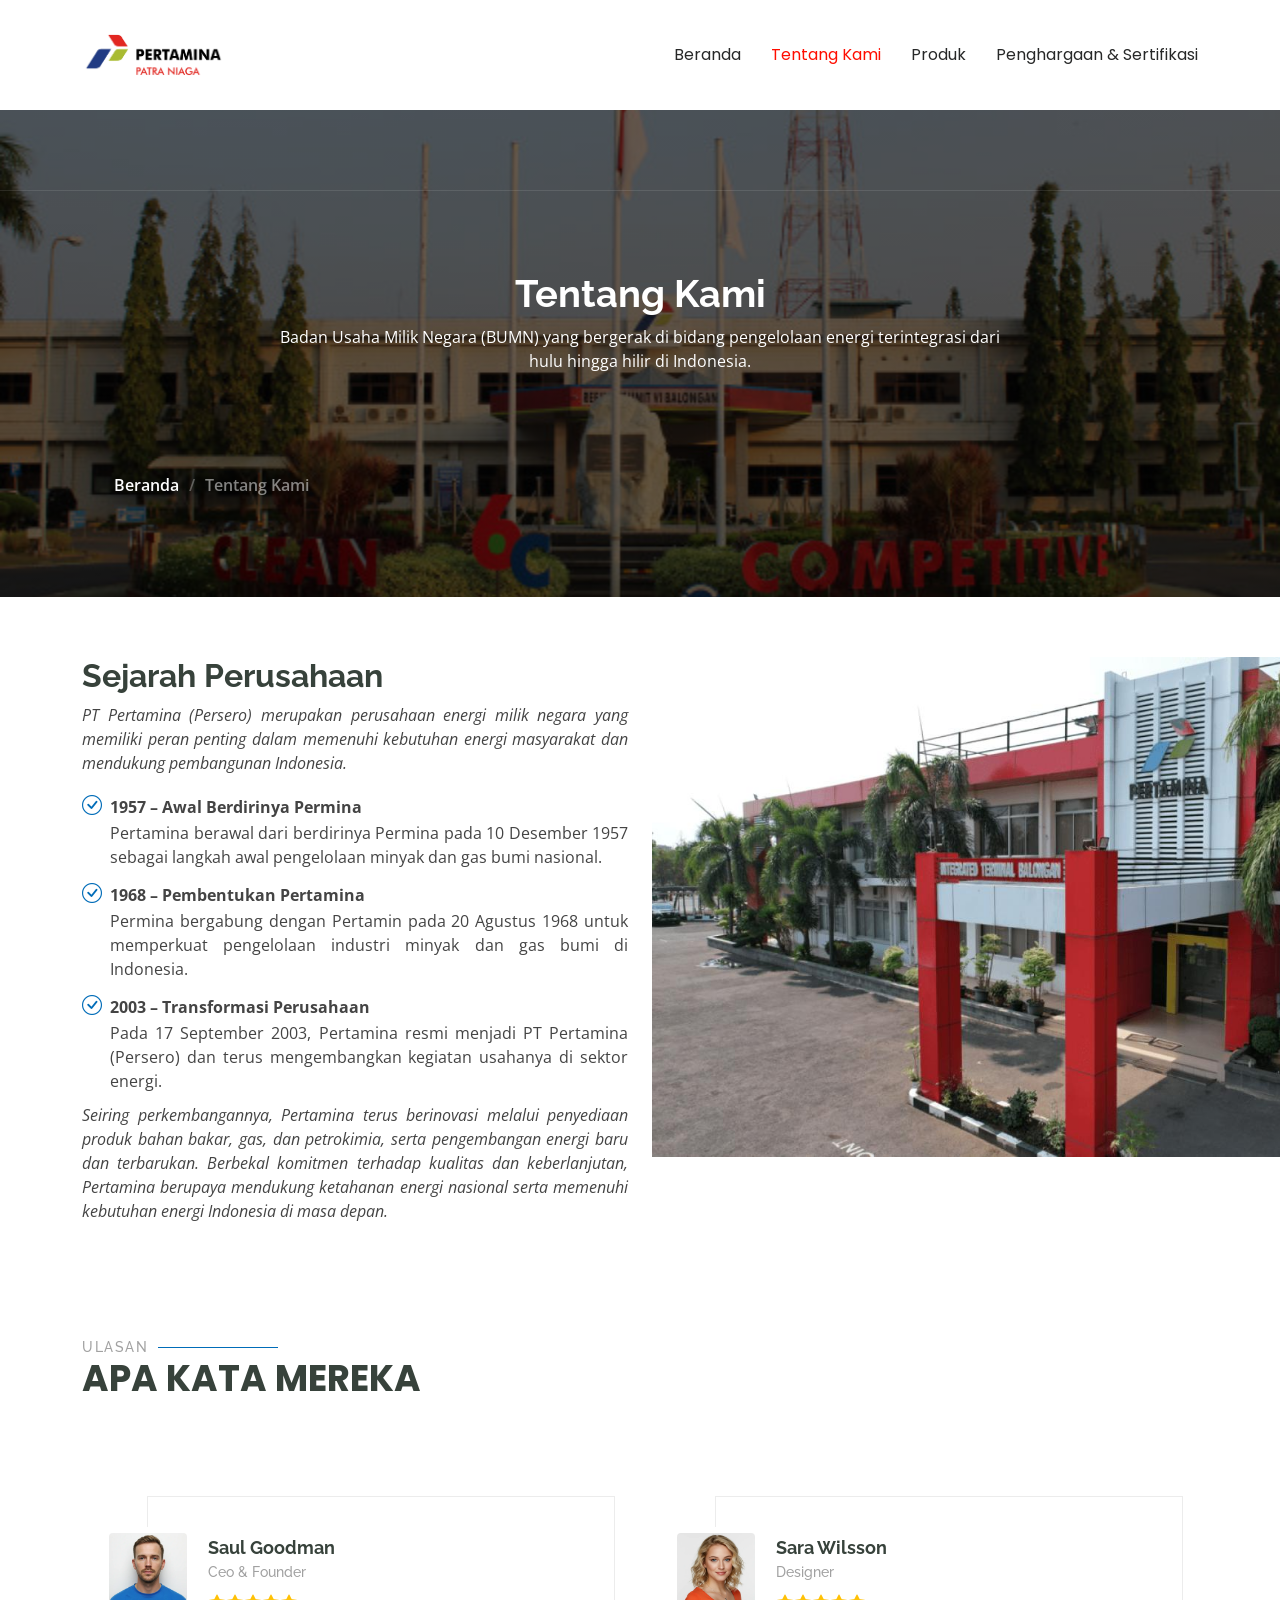
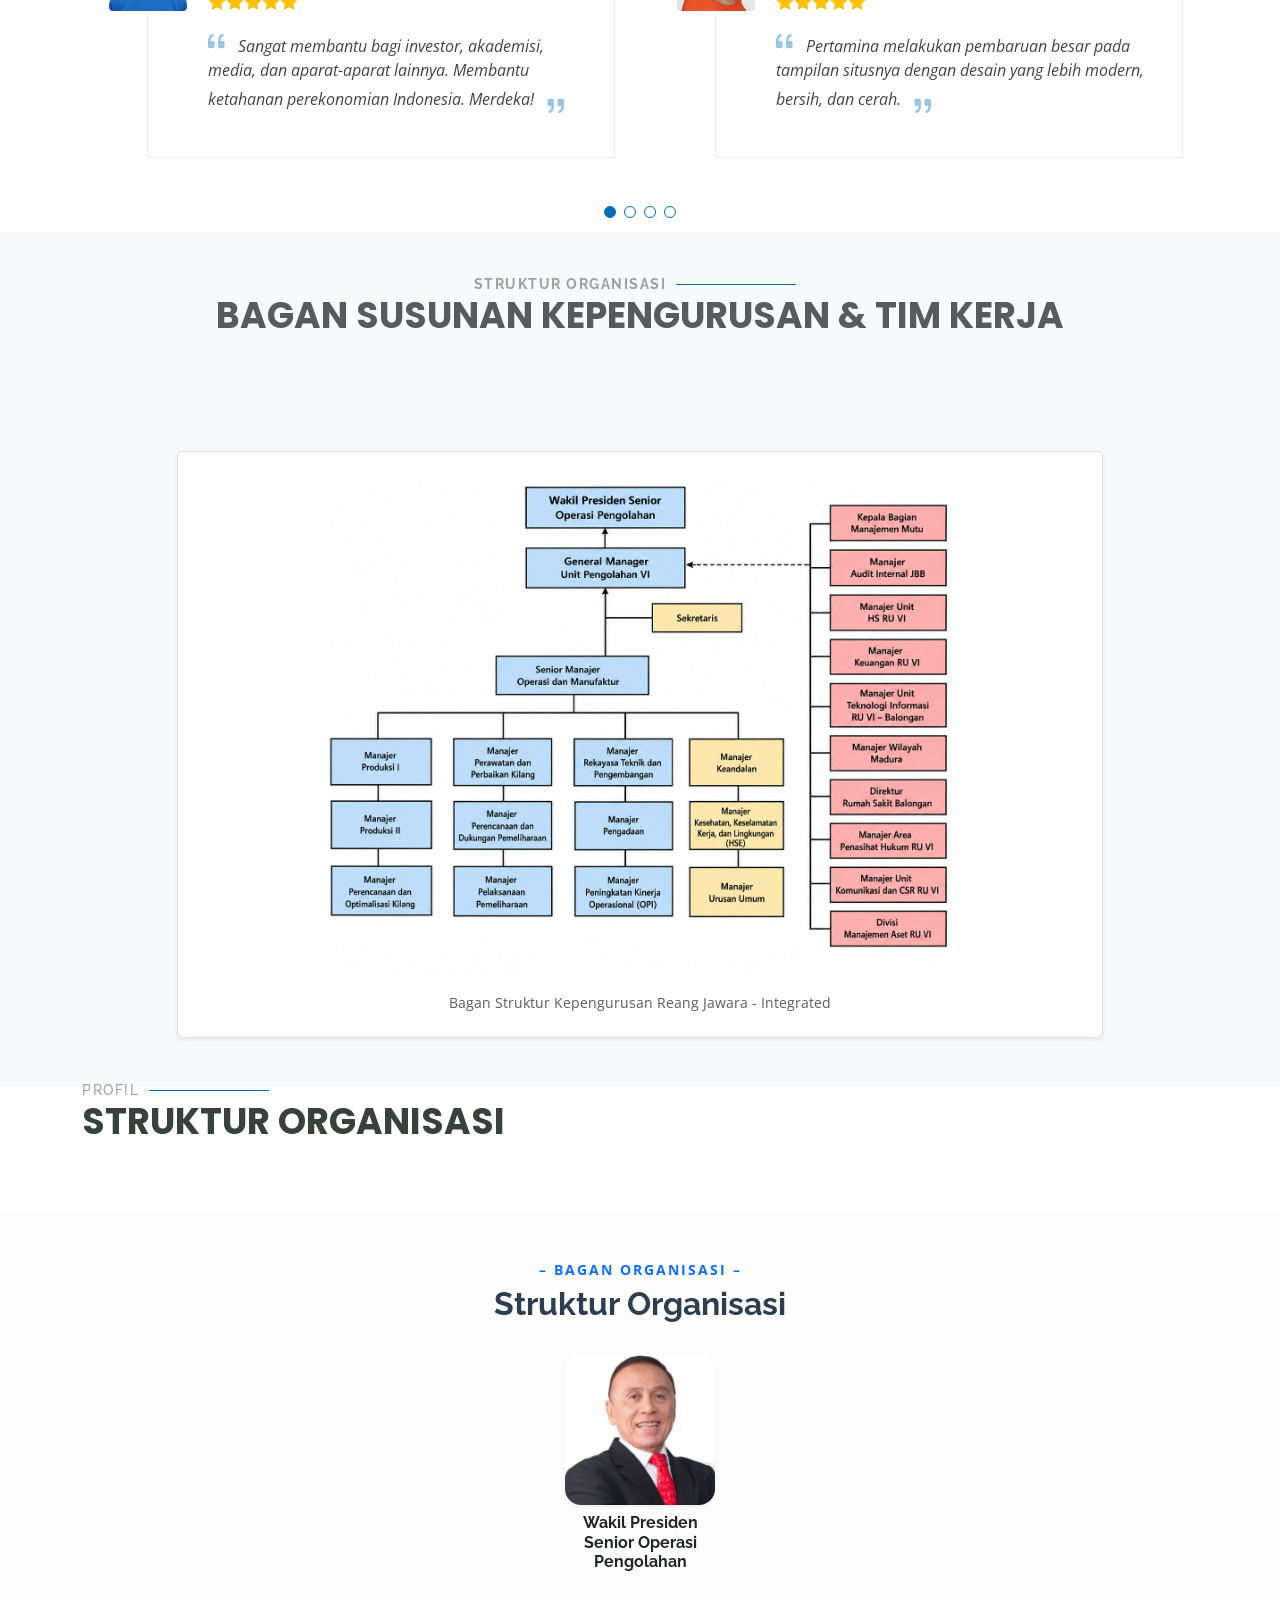
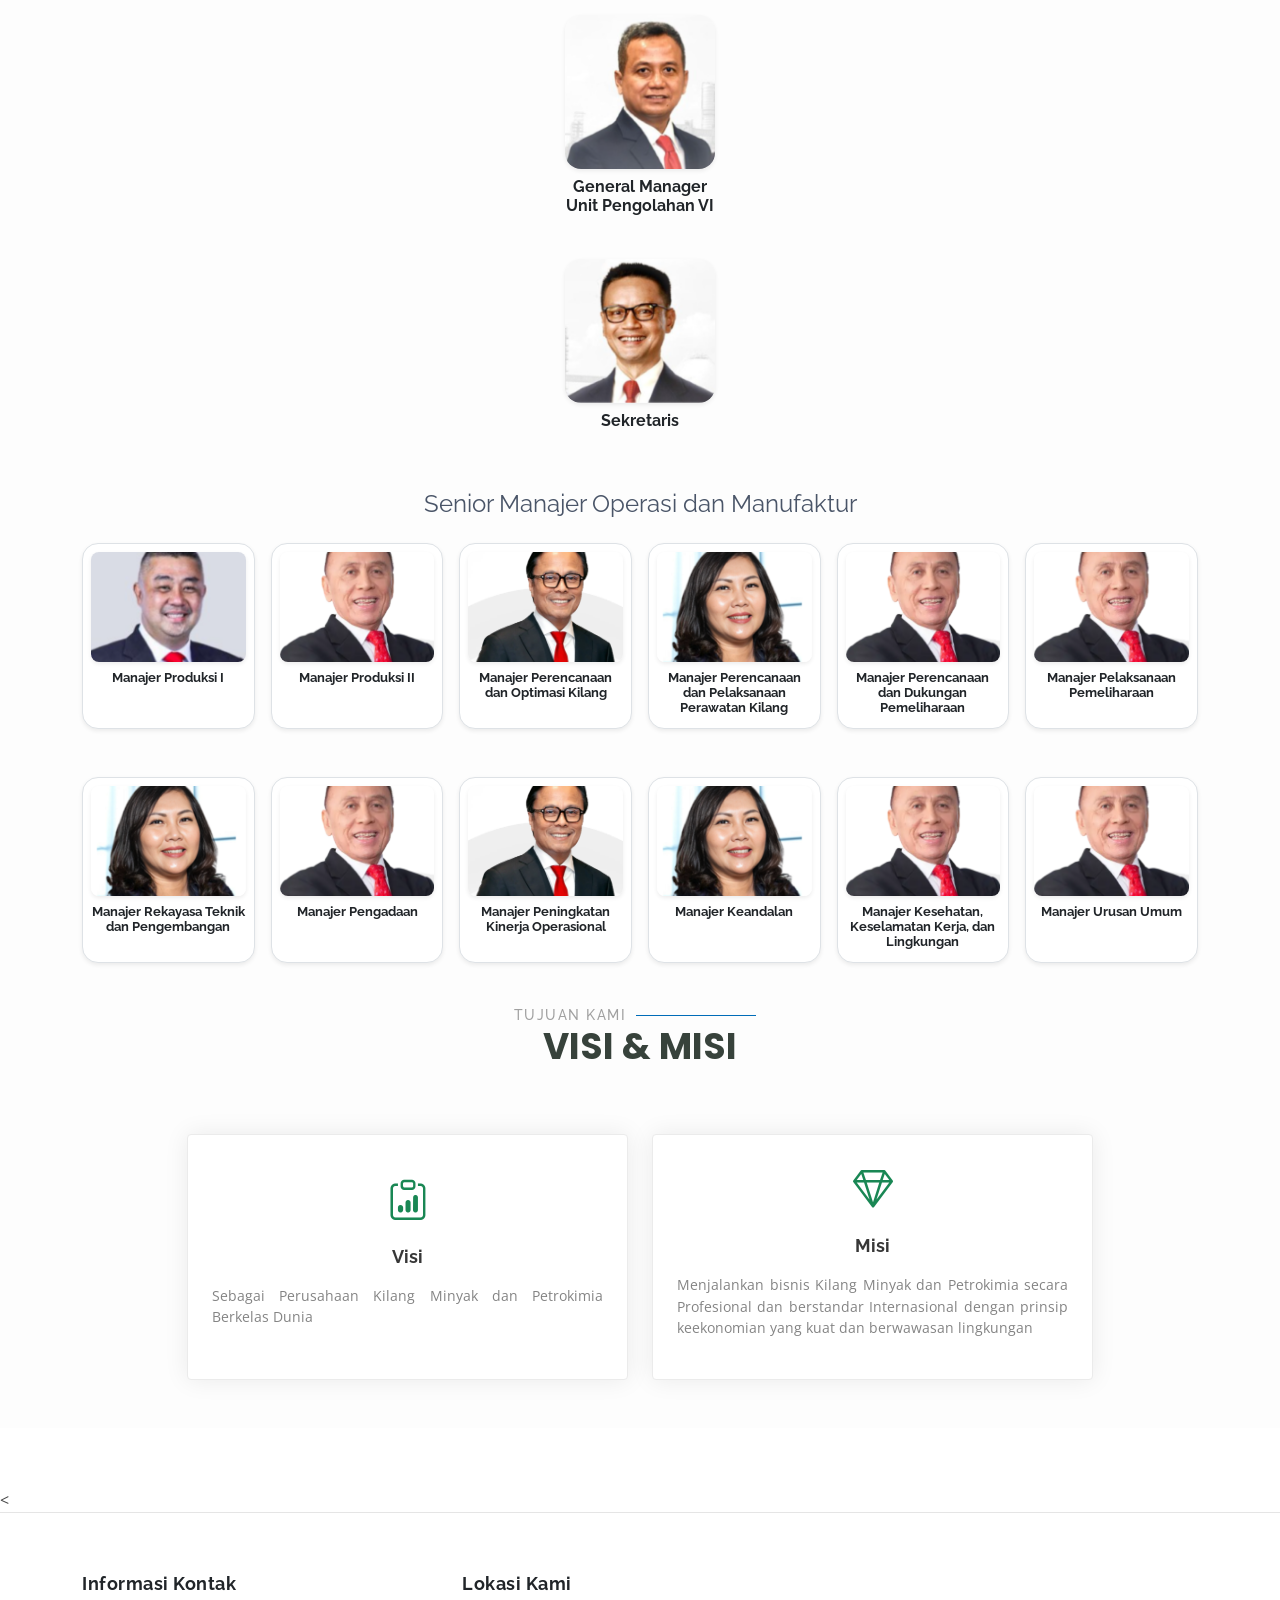
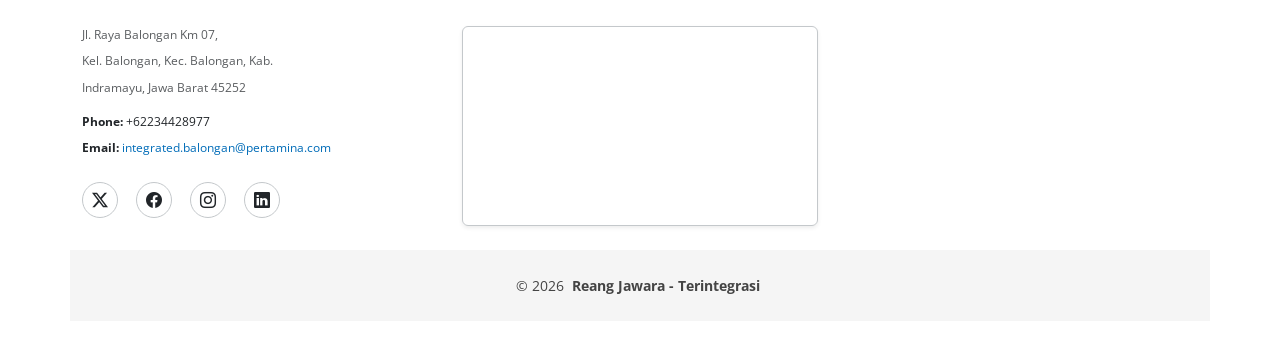
==== commit 73f5b4ae: "integrasi" ====
--- a/about.html
+++ b/about.html
@@ -4,7 +4,7 @@
 <head>
   <meta charset="utf-8">
   <meta content="width=device-width, initial-scale=1.0" name="viewport">
-  <title>Reang Jawara - Integrated Terminal Balongan</title>
+  <title>Reang Jawara - Terminal Balongan Terintegrasi</title>
   <meta name="description" content="">
   <meta name="keywords" content="">
 
@@ -517,7 +517,7 @@
     <!-- 6. Manager General Affairs -->
     <div class="col-6 col-sm-4 col-md-3 custom-col-6">
       <div class="member-card p-2 text-center h-100 rounded-4 shadow-sm border bg-white" 
-           onclick="openMemberModal('Manajer Urusan Umum','Mengurus urusan umum, fasilitas, dan hubungan eksternal perusahaan.')">
+           onclick="openMemberModal('Manager General Affairs','Mengurus urusan umum, fasilitas, dan hubungan eksternal perusahaan.')">
         <div class="img-wrapper mb-2">
           <img src="assets/img/Mochamad Iriawan.png" class="rounded-3 shadow-sm" alt="Manajer Urusan Umum" style="width: 100%; height: 110px; object-fit: cover;" onclick="openImageModal('assets/img/Mochamad Iriawan.png')">
         </div>
@@ -797,7 +797,7 @@
     </div>
 
     <div class="container copyright text-center mt-4">
-      <p>&copy; 2026 <strong class="px-1 sitename">Reang Jawara - Integrated</strong></p>
+      <p>&copy; 2026 <strong class="px-1 sitename">Reang Jawara - Terintegrasi</strong></p>
      
     </div>
 
